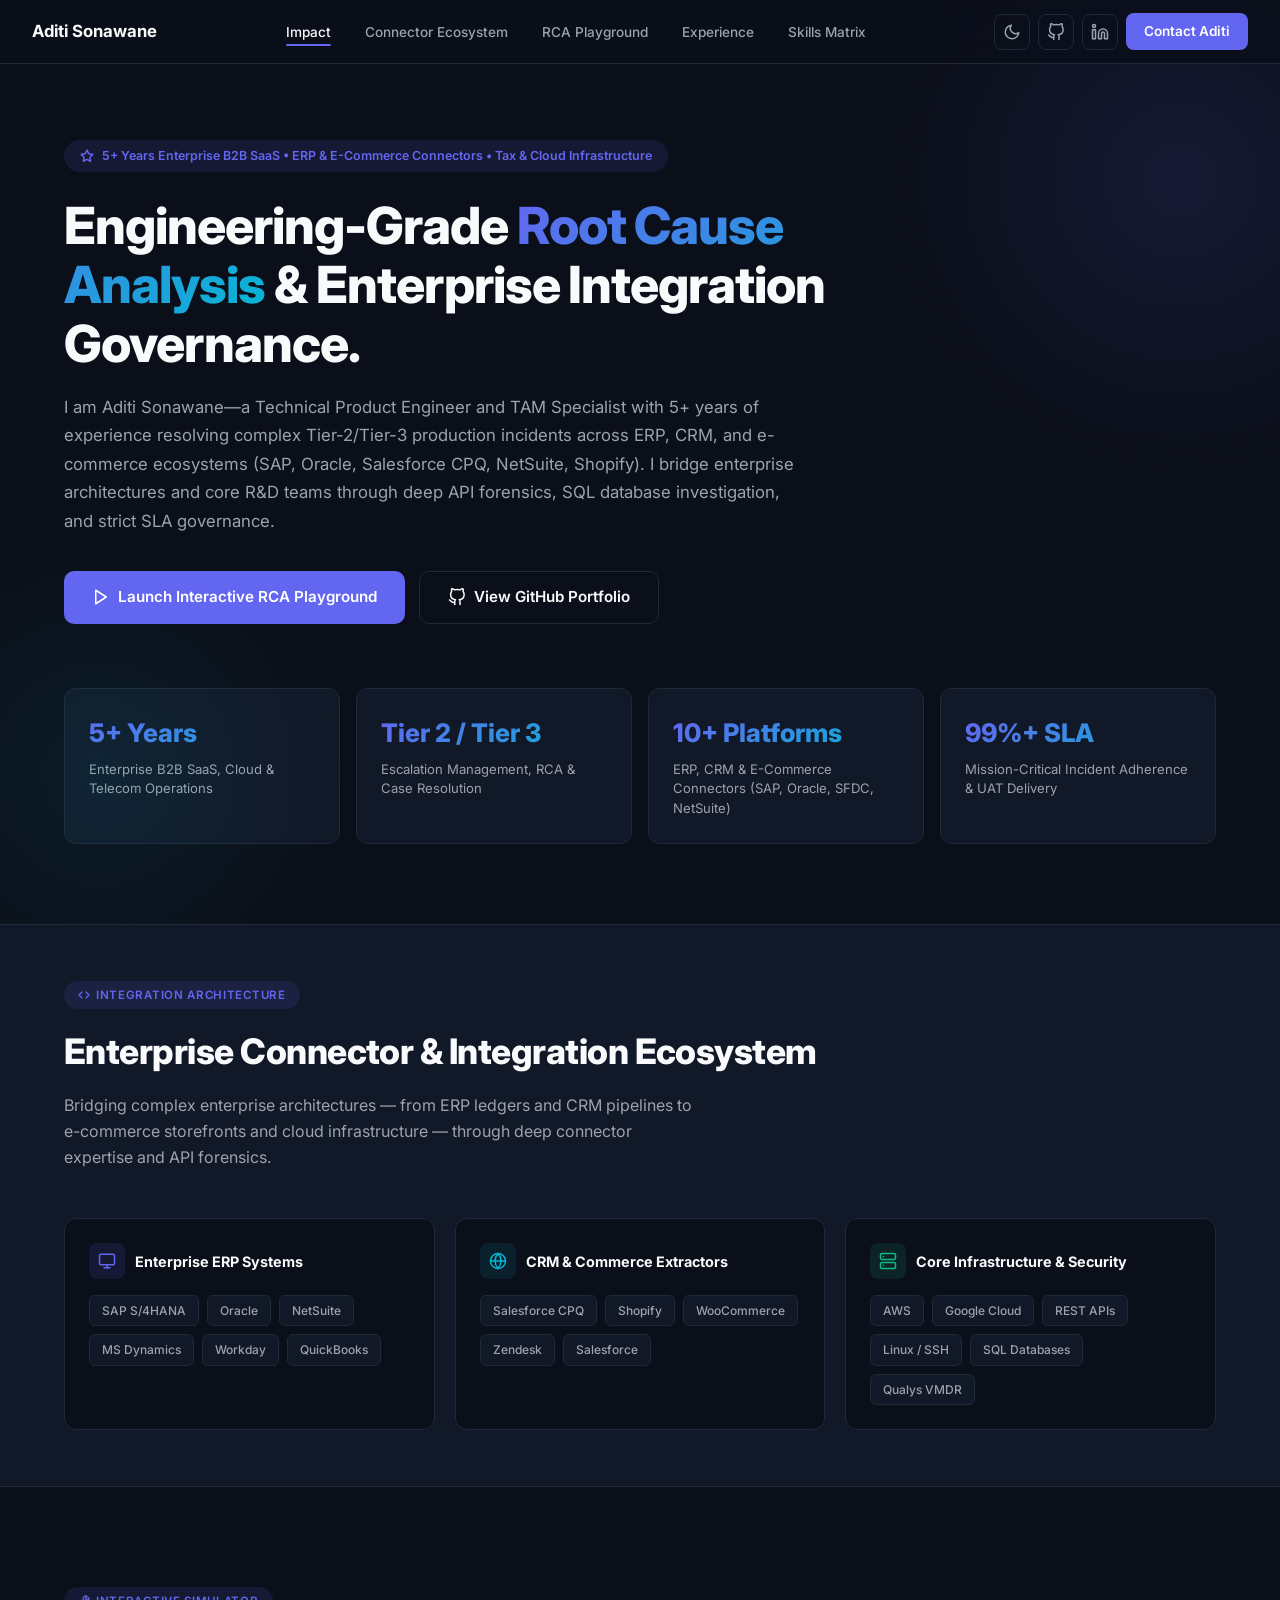
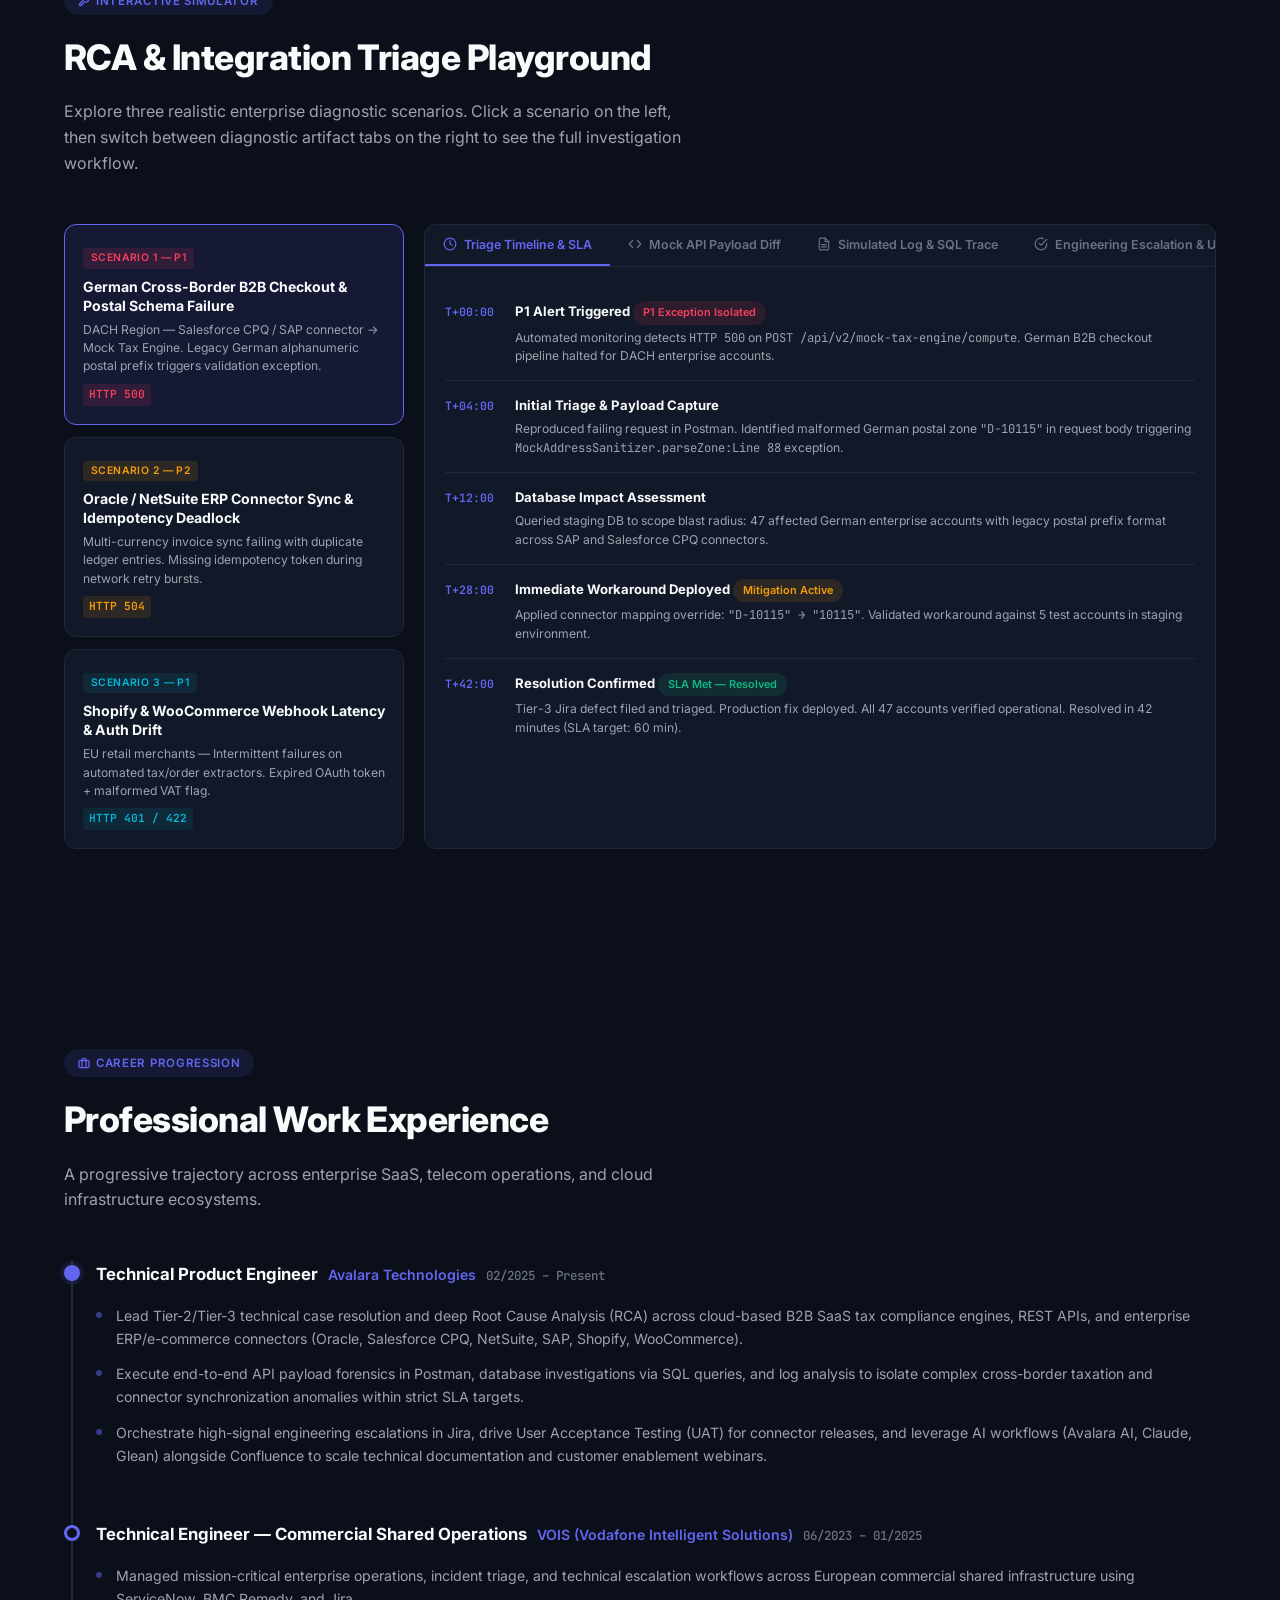
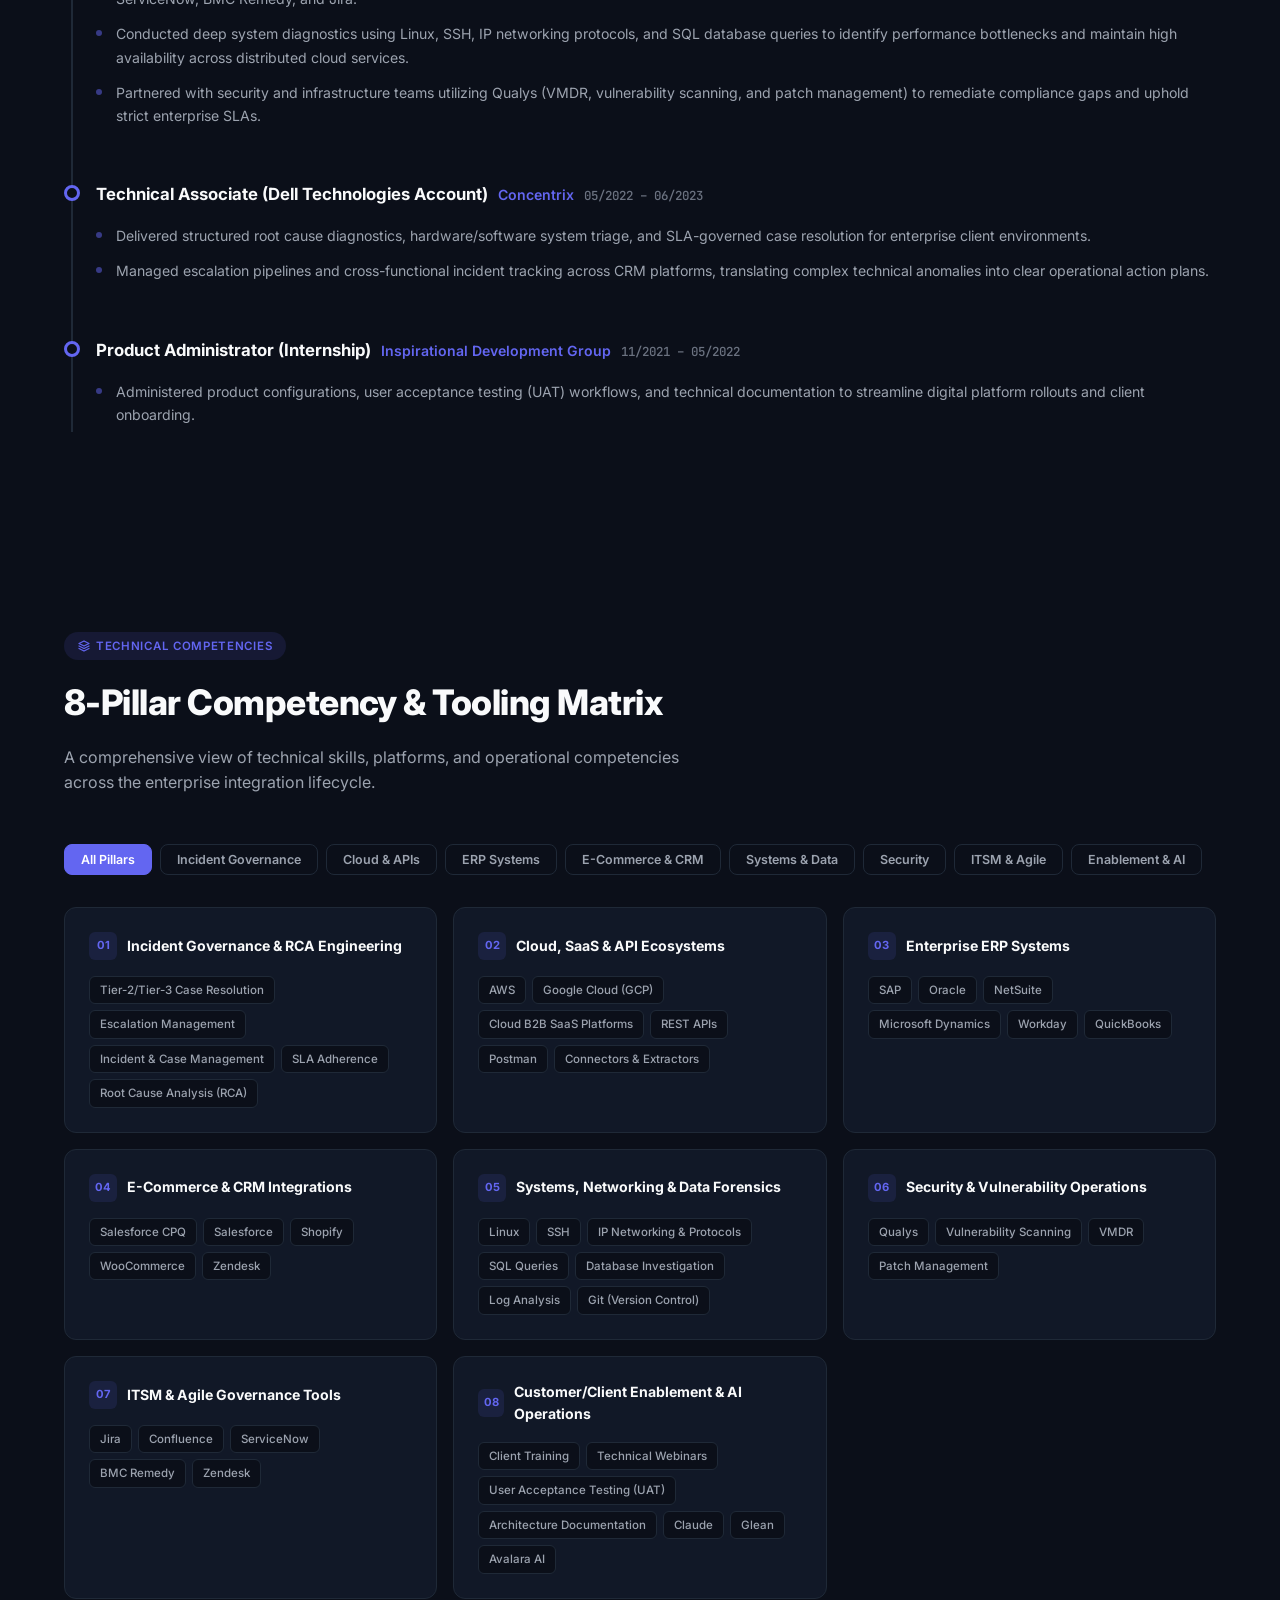
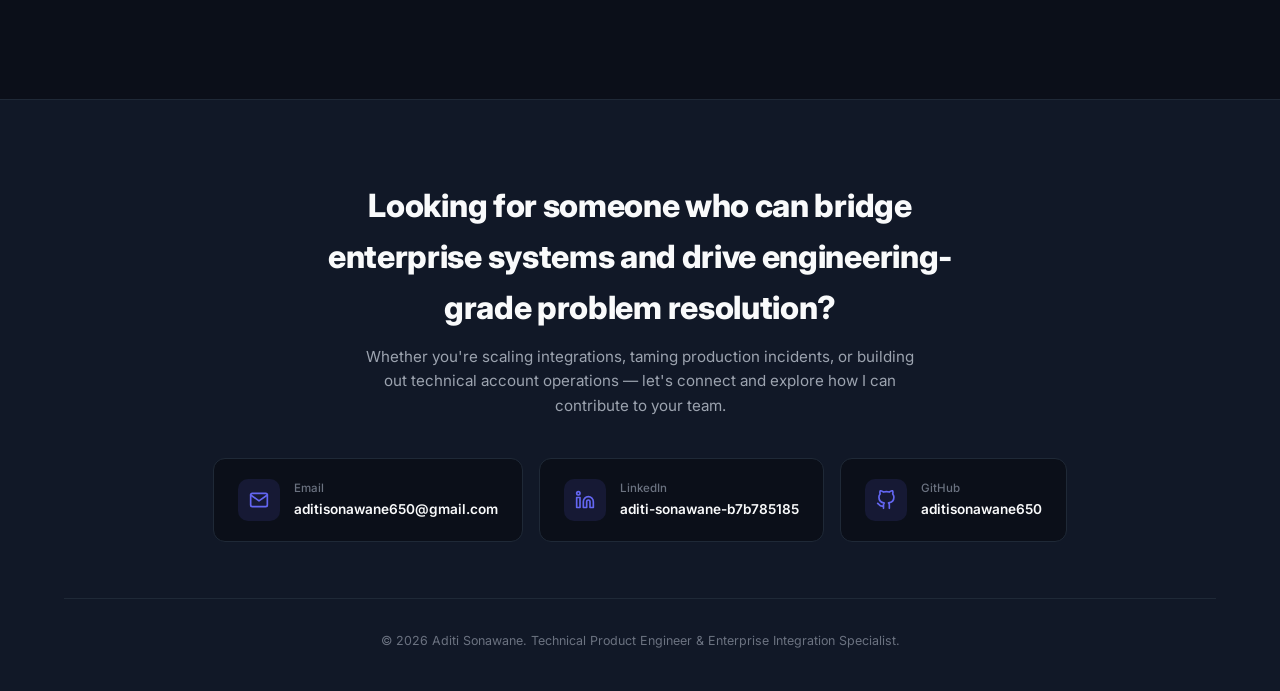
==== index.html @ 4ea55e2a "Initialized Portfolio site" ====
<!DOCTYPE html>
<html lang="en" data-theme="dark">
<head>
  <meta charset="UTF-8">
  <meta name="viewport" content="width=device-width, initial-scale=1.0">
  <title>Aditi Sonawane — Technical Product Engineer | Enterprise API &amp; ERP Integration Specialist</title>
  <meta name="description" content="Aditi Sonawane — Technical Product Engineer and TAM Specialist with 5+ years resolving complex Tier-2/Tier-3 production incidents across ERP, CRM, and e-commerce ecosystems. Enterprise API forensics, SQL investigation, and SLA governance.">
  <meta name="keywords" content="Technical Account Manager, Technical Product Engineer, Enterprise Integration, ERP Connector, Root Cause Analysis, API Forensics, SAP, Oracle, NetSuite, Salesforce CPQ, Shopify, WooCommerce">

  <!-- Fonts -->
  <link rel="preconnect" href="https://fonts.googleapis.com">
  <link rel="preconnect" href="https://fonts.gstatic.com" crossorigin>
  <link href="https://fonts.googleapis.com/css2?family=Inter:wght@400;500;600;700;800;900&family=JetBrains+Mono:wght@400;500;600&display=swap" rel="stylesheet">

  <!-- Styles -->
  <link rel="stylesheet" href="styles.css">
</head>
<body>

<!-- ════════════════════════════════════════════════════════
     NAVBAR
     ════════════════════════════════════════════════════════ -->
<nav class="navbar" role="navigation" aria-label="Main navigation">
  <div class="container">
    <!-- Brand -->
    <div class="nav-brand">
      <a href="#" class="nav-brand-name">Aditi Sonawane</a>
    </div>

    <!-- Center Links -->
    <ul class="nav-links">
      <li><a href="#impact">Impact</a></li>
      <li><a href="#connectors">Connector Ecosystem</a></li>
      <li><a href="#playground">RCA Playground</a></li>
      <li><a href="#experience">Experience</a></li>
      <li><a href="#skills">Skills Matrix</a></li>
    </ul>

    <!-- Right Actions -->
    <div class="nav-actions">
      <button id="theme-toggle" class="nav-icon-btn" aria-label="Toggle theme">
        <!-- JS injects icon -->
      </button>
      <a href="https://github.com/aditisonawane650" target="_blank" rel="noopener" class="nav-icon-btn" aria-label="GitHub">
        <svg xmlns="http://www.w3.org/2000/svg" width="18" height="18" viewBox="0 0 24 24" fill="none" stroke="currentColor" stroke-width="2" stroke-linecap="round" stroke-linejoin="round"><path d="M9 19c-5 1.5-5-2.5-7-3m14 6v-3.87a3.37 3.37 0 0 0-.94-2.61c3.14-.35 6.44-1.54 6.44-7A5.44 5.44 0 0 0 20 4.77 5.07 5.07 0 0 0 19.91 1S18.73.65 16 2.48a13.38 13.38 0 0 0-7 0C6.27.65 5.09 1 5.09 1A5.07 5.07 0 0 0 5 4.77a5.44 5.44 0 0 0-1.5 3.78c0 5.42 3.3 6.61 6.44 7A3.37 3.37 0 0 0 9 18.13V22"/></svg>
      </a>
      <a href="https://www.linkedin.com/in/aditi-sonawane-b7b785185" target="_blank" rel="noopener" class="nav-icon-btn" aria-label="LinkedIn">
        <svg xmlns="http://www.w3.org/2000/svg" width="18" height="18" viewBox="0 0 24 24" fill="none" stroke="currentColor" stroke-width="2" stroke-linecap="round" stroke-linejoin="round"><path d="M16 8a6 6 0 0 1 6 6v7h-4v-7a2 2 0 0 0-2-2 2 2 0 0 0-2 2v7h-4v-7a6 6 0 0 1 6-6z"/><rect x="2" y="9" width="4" height="12"/><circle cx="4" cy="4" r="2"/></svg>
      </a>
      <a href="mailto:aditisonawane650@gmail.com" class="nav-cta">Contact Aditi</a>
      <button id="nav-hamburger" class="nav-hamburger" aria-label="Open menu" aria-expanded="false">
        <svg xmlns="http://www.w3.org/2000/svg" width="20" height="20" viewBox="0 0 24 24" fill="none" stroke="currentColor" stroke-width="2" stroke-linecap="round" stroke-linejoin="round"><line x1="3" y1="12" x2="21" y2="12"/><line x1="3" y1="6" x2="21" y2="6"/><line x1="3" y1="18" x2="21" y2="18"/></svg>
      </button>
    </div>
  </div>
</nav>

<!-- Mobile Nav Drawer -->
<div id="mobile-nav" class="mobile-nav">
  <a href="#impact">Impact</a>
  <a href="#connectors">Connector Ecosystem</a>
  <a href="#playground">RCA Playground</a>
  <a href="#experience">Experience</a>
  <a href="#skills">Skills Matrix</a>
  <a href="mailto:aditisonawane650@gmail.com" class="mobile-cta">Contact Aditi</a>
</div>

<!-- ════════════════════════════════════════════════════════
     HERO
     ════════════════════════════════════════════════════════ -->
<section id="impact" class="hero">
  <div class="container">
    <div class="hero-content reveal">
      <div class="hero-eyebrow">
        <svg xmlns="http://www.w3.org/2000/svg" width="14" height="14" viewBox="0 0 24 24" fill="none" stroke="currentColor" stroke-width="2.5" stroke-linecap="round" stroke-linejoin="round"><polygon points="12 2 15.09 8.26 22 9.27 17 14.14 18.18 21.02 12 17.77 5.82 21.02 7 14.14 2 9.27 8.91 8.26 12 2"/></svg>
        5+ Years Enterprise B2B SaaS • ERP &amp; E-Commerce Connectors • Tax &amp; Cloud Infrastructure
      </div>

      <h1>Engineering-Grade <span class="gradient-text">Root Cause Analysis</span> &amp; Enterprise Integration Governance.</h1>

      <p class="hero-sub">I am Aditi Sonawane—a Technical Product Engineer and TAM Specialist with 5+ years of experience resolving complex Tier-2/Tier-3 production incidents across ERP, CRM, and e-commerce ecosystems (SAP, Oracle, Salesforce CPQ, NetSuite, Shopify). I bridge enterprise architectures and core R&amp;D teams through deep API forensics, SQL database investigation, and strict SLA governance.</p>

      <div class="hero-buttons">
        <a href="#playground" class="btn-primary">
          <svg xmlns="http://www.w3.org/2000/svg" width="18" height="18" viewBox="0 0 24 24" fill="none" stroke="currentColor" stroke-width="2" stroke-linecap="round" stroke-linejoin="round"><polygon points="5 3 19 12 5 21 5 3"/></svg>
          Launch Interactive RCA Playground
        </a>
        <a href="https://github.com/aditisonawane650" target="_blank" rel="noopener" class="btn-secondary">
          <svg xmlns="http://www.w3.org/2000/svg" width="18" height="18" viewBox="0 0 24 24" fill="none" stroke="currentColor" stroke-width="2" stroke-linecap="round" stroke-linejoin="round"><path d="M9 19c-5 1.5-5-2.5-7-3m14 6v-3.87a3.37 3.37 0 0 0-.94-2.61c3.14-.35 6.44-1.54 6.44-7A5.44 5.44 0 0 0 20 4.77 5.07 5.07 0 0 0 19.91 1S18.73.65 16 2.48a13.38 13.38 0 0 0-7 0C6.27.65 5.09 1 5.09 1A5.07 5.07 0 0 0 5 4.77a5.44 5.44 0 0 0-1.5 3.78c0 5.42 3.3 6.61 6.44 7A3.37 3.37 0 0 0 9 18.13V22"/></svg>
          View GitHub Portfolio
        </a>
      </div>
    </div>

    <!-- KPI Metric Bar -->
    <div class="kpi-bar reveal">
      <div class="kpi-card">
        <div class="kpi-value">5+ Years</div>
        <div class="kpi-label">Enterprise B2B SaaS, Cloud &amp; Telecom Operations</div>
      </div>
      <div class="kpi-card">
        <div class="kpi-value">Tier 2 / Tier 3</div>
        <div class="kpi-label">Escalation Management, RCA &amp; Case Resolution</div>
      </div>
      <div class="kpi-card">
        <div class="kpi-value">10+ Platforms</div>
        <div class="kpi-label">ERP, CRM &amp; E-Commerce Connectors (SAP, Oracle, SFDC, NetSuite)</div>
      </div>
      <div class="kpi-card">
        <div class="kpi-value">99%+ SLA</div>
        <div class="kpi-label">Mission-Critical Incident Adherence &amp; UAT Delivery</div>
      </div>
    </div>
  </div>
</section>

<!-- ════════════════════════════════════════════════════════
     CONNECTOR ECOSYSTEM BANNER
     ════════════════════════════════════════════════════════ -->
<section id="connectors" class="connector-banner">
  <div class="container">
    <div class="reveal">
      <span class="section-label">
        <svg xmlns="http://www.w3.org/2000/svg" width="12" height="12" viewBox="0 0 24 24" fill="none" stroke="currentColor" stroke-width="2.5" stroke-linecap="round" stroke-linejoin="round"><polyline points="16 18 22 12 16 6"/><polyline points="8 6 2 12 8 18"/></svg>
        Integration Architecture
      </span>
      <h2 class="section-title">Enterprise Connector &amp; Integration Ecosystem</h2>
      <p class="section-desc">Bridging complex enterprise architectures — from ERP ledgers and CRM pipelines to e-commerce storefronts and cloud infrastructure — through deep connector expertise and API forensics.</p>
    </div>

    <div class="connector-categories reveal">
      <!-- ERP Systems -->
      <div class="connector-category">
        <div class="connector-cat-header">
          <div class="connector-cat-icon erp">
            <svg xmlns="http://www.w3.org/2000/svg" width="18" height="18" viewBox="0 0 24 24" fill="none" stroke="currentColor" stroke-width="2" stroke-linecap="round" stroke-linejoin="round"><rect x="2" y="3" width="20" height="14" rx="2" ry="2"/><line x1="8" y1="21" x2="16" y2="21"/><line x1="12" y1="17" x2="12" y2="21"/></svg>
          </div>
          <h3 class="connector-cat-title">Enterprise ERP Systems</h3>
        </div>
        <div class="connector-tags">
          <span class="connector-tag">SAP S/4HANA</span>
          <span class="connector-tag">Oracle</span>
          <span class="connector-tag">NetSuite</span>
          <span class="connector-tag">MS Dynamics</span>
          <span class="connector-tag">Workday</span>
          <span class="connector-tag">QuickBooks</span>
        </div>
      </div>

      <!-- CRM & Commerce -->
      <div class="connector-category">
        <div class="connector-cat-header">
          <div class="connector-cat-icon crm">
            <svg xmlns="http://www.w3.org/2000/svg" width="18" height="18" viewBox="0 0 24 24" fill="none" stroke="currentColor" stroke-width="2" stroke-linecap="round" stroke-linejoin="round"><circle cx="12" cy="12" r="10"/><line x1="2" y1="12" x2="22" y2="12"/><path d="M12 2a15.3 15.3 0 0 1 4 10 15.3 15.3 0 0 1-4 10 15.3 15.3 0 0 1-4-10 15.3 15.3 0 0 1 4-10z"/></svg>
          </div>
          <h3 class="connector-cat-title">CRM &amp; Commerce Extractors</h3>
        </div>
        <div class="connector-tags">
          <span class="connector-tag">Salesforce CPQ</span>
          <span class="connector-tag">Shopify</span>
          <span class="connector-tag">WooCommerce</span>
          <span class="connector-tag">Zendesk</span>
          <span class="connector-tag">Salesforce</span>
        </div>
      </div>

      <!-- Infrastructure & Security -->
      <div class="connector-category">
        <div class="connector-cat-header">
          <div class="connector-cat-icon infra">
            <svg xmlns="http://www.w3.org/2000/svg" width="18" height="18" viewBox="0 0 24 24" fill="none" stroke="currentColor" stroke-width="2" stroke-linecap="round" stroke-linejoin="round"><rect x="2" y="2" width="20" height="8" rx="2" ry="2"/><rect x="2" y="14" width="20" height="8" rx="2" ry="2"/><line x1="6" y1="6" x2="6.01" y2="6"/><line x1="6" y1="18" x2="6.01" y2="18"/></svg>
          </div>
          <h3 class="connector-cat-title">Core Infrastructure &amp; Security</h3>
        </div>
        <div class="connector-tags">
          <span class="connector-tag">AWS</span>
          <span class="connector-tag">Google Cloud</span>
          <span class="connector-tag">REST APIs</span>
          <span class="connector-tag">Linux / SSH</span>
          <span class="connector-tag">SQL Databases</span>
          <span class="connector-tag">Qualys VMDR</span>
        </div>
      </div>
    </div>
  </div>
</section>

<!-- ════════════════════════════════════════════════════════
     RCA PLAYGROUND
     ════════════════════════════════════════════════════════ -->
<section id="playground" class="section">
  <div class="container">
    <div class="reveal">
      <span class="section-label">
        <svg xmlns="http://www.w3.org/2000/svg" width="12" height="12" viewBox="0 0 24 24" fill="none" stroke="currentColor" stroke-width="2.5" stroke-linecap="round" stroke-linejoin="round"><path d="M14.7 6.3a1 1 0 0 0 0 1.4l1.6 1.6a1 1 0 0 0 1.4 0l3.77-3.77a6 6 0 0 1-7.94 7.94l-6.91 6.91a2.12 2.12 0 0 1-3-3l6.91-6.91a6 6 0 0 1 7.94-7.94l-3.76 3.76z"/></svg>
        Interactive Simulator
      </span>
      <h2 class="section-title">RCA &amp; Integration Triage Playground</h2>
      <p class="section-desc">Explore three realistic enterprise diagnostic scenarios. Click a scenario on the left, then switch between diagnostic artifact tabs on the right to see the full investigation workflow.</p>
    </div>

    <div class="playground-layout reveal">
      <!-- LEFT: Scenario List -->
      <div class="scenario-list">
        <div class="scenario-card active" data-scenario="0">
          <span class="scenario-badge p1">Scenario 1 — P1</span>
          <h4>German Cross-Border B2B Checkout &amp; Postal Schema Failure</h4>
          <p>DACH Region — Salesforce CPQ / SAP connector → Mock Tax Engine. Legacy German alphanumeric postal prefix triggers validation exception.</p>
          <span class="scenario-http http-500">HTTP 500</span>
        </div>

        <div class="scenario-card" data-scenario="1">
          <span class="scenario-badge p2">Scenario 2 — P2</span>
          <h4>Oracle / NetSuite ERP Connector Sync &amp; Idempotency Deadlock</h4>
          <p>Multi-currency invoice sync failing with duplicate ledger entries. Missing idempotency token during network retry bursts.</p>
          <span class="scenario-http http-504">HTTP 504</span>
        </div>

        <div class="scenario-card" data-scenario="2">
          <span class="scenario-badge p3">Scenario 3 — P1</span>
          <h4>Shopify &amp; WooCommerce Webhook Latency &amp; Auth Drift</h4>
          <p>EU retail merchants — Intermittent failures on automated tax/order extractors. Expired OAuth token + malformed VAT flag.</p>
          <span class="scenario-http http-401">HTTP 401 / 422</span>
        </div>
      </div>

      <!-- RIGHT: Diagnostic Panel -->
      <div class="diagnostic-panel">
        <div class="diag-tabs">
          <button class="diag-tab active" data-tab="0">
            <svg xmlns="http://www.w3.org/2000/svg" width="14" height="14" viewBox="0 0 24 24" fill="none" stroke="currentColor" stroke-width="2" stroke-linecap="round" stroke-linejoin="round" style="vertical-align:-2px;margin-right:4px"><circle cx="12" cy="12" r="10"/><polyline points="12 6 12 12 16 14"/></svg>
            Triage Timeline &amp; SLA
          </button>
          <button class="diag-tab" data-tab="1">
            <svg xmlns="http://www.w3.org/2000/svg" width="14" height="14" viewBox="0 0 24 24" fill="none" stroke="currentColor" stroke-width="2" stroke-linecap="round" stroke-linejoin="round" style="vertical-align:-2px;margin-right:4px"><polyline points="16 18 22 12 16 6"/><polyline points="8 6 2 12 8 18"/></svg>
            Mock API Payload Diff
          </button>
          <button class="diag-tab" data-tab="2">
            <svg xmlns="http://www.w3.org/2000/svg" width="14" height="14" viewBox="0 0 24 24" fill="none" stroke="currentColor" stroke-width="2" stroke-linecap="round" stroke-linejoin="round" style="vertical-align:-2px;margin-right:4px"><path d="M14 2H6a2 2 0 0 0-2 2v16a2 2 0 0 0 2 2h12a2 2 0 0 0 2-2V8z"/><polyline points="14 2 14 8 20 8"/><line x1="16" y1="13" x2="8" y2="13"/><line x1="16" y1="17" x2="8" y2="17"/></svg>
            Simulated Log &amp; SQL Trace
          </button>
          <button class="diag-tab" data-tab="3">
            <svg xmlns="http://www.w3.org/2000/svg" width="14" height="14" viewBox="0 0 24 24" fill="none" stroke="currentColor" stroke-width="2" stroke-linecap="round" stroke-linejoin="round" style="vertical-align:-2px;margin-right:4px"><path d="M22 11.08V12a10 10 0 1 1-5.93-9.14"/><polyline points="22 4 12 14.01 9 11.01"/></svg>
            Engineering Escalation &amp; UAT
          </button>
        </div>
        <div class="diag-content">
          <div class="diag-pane active" id="pane-triage"></div>
          <div class="diag-pane" id="pane-payload"></div>
          <div class="diag-pane" id="pane-logs"></div>
          <div class="diag-pane" id="pane-escalation"></div>
        </div>
      </div>
    </div>
  </div>
</section>

<!-- ════════════════════════════════════════════════════════
     EXPERIENCE TIMELINE
     ════════════════════════════════════════════════════════ -->
<section id="experience" class="section">
  <div class="container">
    <div class="reveal">
      <span class="section-label">
        <svg xmlns="http://www.w3.org/2000/svg" width="12" height="12" viewBox="0 0 24 24" fill="none" stroke="currentColor" stroke-width="2.5" stroke-linecap="round" stroke-linejoin="round"><rect x="2" y="7" width="20" height="14" rx="2" ry="2"/><path d="M16 21V5a2 2 0 0 0-2-2h-4a2 2 0 0 0-2 2v16"/></svg>
        Career Progression
      </span>
      <h2 class="section-title">Professional Work Experience</h2>
      <p class="section-desc">A progressive trajectory across enterprise SaaS, telecom operations, and cloud infrastructure ecosystems.</p>
    </div>

    <div class="timeline reveal">
      <!-- 1. Avalara -->
      <div class="timeline-item">
        <div class="timeline-dot"></div>
        <div class="timeline-header">
          <span class="timeline-role">Technical Product Engineer</span>
          <span class="timeline-company">Avalara Technologies</span>
          <span class="timeline-date">02/2025 – Present</span>
        </div>
        <ul class="timeline-body">
          <li>Lead Tier-2/Tier-3 technical case resolution and deep Root Cause Analysis (RCA) across cloud-based B2B SaaS tax compliance engines, REST APIs, and enterprise ERP/e-commerce connectors (Oracle, Salesforce CPQ, NetSuite, SAP, Shopify, WooCommerce).</li>
          <li>Execute end-to-end API payload forensics in Postman, database investigations via SQL queries, and log analysis to isolate complex cross-border taxation and connector synchronization anomalies within strict SLA targets.</li>
          <li>Orchestrate high-signal engineering escalations in Jira, drive User Acceptance Testing (UAT) for connector releases, and leverage AI workflows (Avalara AI, Claude, Glean) alongside Confluence to scale technical documentation and customer enablement webinars.</li>
        </ul>
      </div>

      <!-- 2. VOIS (Vodafone) -->
      <div class="timeline-item">
        <div class="timeline-dot"></div>
        <div class="timeline-header">
          <span class="timeline-role">Technical Engineer — Commercial Shared Operations</span>
          <span class="timeline-company">VOIS (Vodafone Intelligent Solutions)</span>
          <span class="timeline-date">06/2023 – 01/2025</span>
        </div>
        <ul class="timeline-body">
          <li>Managed mission-critical enterprise operations, incident triage, and technical escalation workflows across European commercial shared infrastructure using ServiceNow, BMC Remedy, and Jira.</li>
          <li>Conducted deep system diagnostics using Linux, SSH, IP networking protocols, and SQL database queries to identify performance bottlenecks and maintain high availability across distributed cloud services.</li>
          <li>Partnered with security and infrastructure teams utilizing Qualys (VMDR, vulnerability scanning, and patch management) to remediate compliance gaps and uphold strict enterprise SLAs.</li>
        </ul>
      </div>

      <!-- 3. Concentrix (Dell) -->
      <div class="timeline-item">
        <div class="timeline-dot"></div>
        <div class="timeline-header">
          <span class="timeline-role">Technical Associate (Dell Technologies Account)</span>
          <span class="timeline-company">Concentrix</span>
          <span class="timeline-date">05/2022 – 06/2023</span>
        </div>
        <ul class="timeline-body">
          <li>Delivered structured root cause diagnostics, hardware/software system triage, and SLA-governed case resolution for enterprise client environments.</li>
          <li>Managed escalation pipelines and cross-functional incident tracking across CRM platforms, translating complex technical anomalies into clear operational action plans.</li>
        </ul>
      </div>

      <!-- 4. IDG Internship -->
      <div class="timeline-item">
        <div class="timeline-dot"></div>
        <div class="timeline-header">
          <span class="timeline-role">Product Administrator (Internship)</span>
          <span class="timeline-company">Inspirational Development Group</span>
          <span class="timeline-date">11/2021 – 05/2022</span>
        </div>
        <ul class="timeline-body">
          <li>Administered product configurations, user acceptance testing (UAT) workflows, and technical documentation to streamline digital platform rollouts and client onboarding.</li>
        </ul>
      </div>
    </div>
  </div>
</section>

<!-- ════════════════════════════════════════════════════════
     SKILLS MATRIX
     ════════════════════════════════════════════════════════ -->
<section id="skills" class="section">
  <div class="container">
    <div class="reveal">
      <span class="section-label">
        <svg xmlns="http://www.w3.org/2000/svg" width="12" height="12" viewBox="0 0 24 24" fill="none" stroke="currentColor" stroke-width="2.5" stroke-linecap="round" stroke-linejoin="round"><polygon points="12 2 2 7 12 12 22 7 12 2"/><polyline points="2 17 12 22 22 17"/><polyline points="2 12 12 17 22 12"/></svg>
        Technical Competencies
      </span>
      <h2 class="section-title">8-Pillar Competency &amp; Tooling Matrix</h2>
      <p class="section-desc">A comprehensive view of technical skills, platforms, and operational competencies across the enterprise integration lifecycle.</p>
    </div>

    <!-- Filters -->
    <div class="skills-filters reveal">
      <button class="skill-filter-btn active" data-filter="all">All Pillars</button>
      <button class="skill-filter-btn" data-filter="governance">Incident Governance</button>
      <button class="skill-filter-btn" data-filter="cloud">Cloud &amp; APIs</button>
      <button class="skill-filter-btn" data-filter="erp">ERP Systems</button>
      <button class="skill-filter-btn" data-filter="commerce">E-Commerce &amp; CRM</button>
      <button class="skill-filter-btn" data-filter="systems">Systems &amp; Data</button>
      <button class="skill-filter-btn" data-filter="security">Security</button>
      <button class="skill-filter-btn" data-filter="itsm">ITSM &amp; Agile</button>
      <button class="skill-filter-btn" data-filter="enablement">Enablement &amp; AI</button>
    </div>

    <!-- Grid -->
    <div class="skills-grid reveal">
      <!-- 1 -->
      <div class="skill-category-card" data-category="governance">
        <div class="skill-cat-header">
          <span class="skill-cat-num">01</span>
          <h3 class="skill-cat-title">Incident Governance &amp; RCA Engineering</h3>
        </div>
        <div class="skill-tags">
          <span class="skill-tag">Tier-2/Tier-3 Case Resolution</span>
          <span class="skill-tag">Escalation Management</span>
          <span class="skill-tag">Incident &amp; Case Management</span>
          <span class="skill-tag">SLA Adherence</span>
          <span class="skill-tag">Root Cause Analysis (RCA)</span>
        </div>
      </div>
      <!-- 2 -->
      <div class="skill-category-card" data-category="cloud">
        <div class="skill-cat-header">
          <span class="skill-cat-num">02</span>
          <h3 class="skill-cat-title">Cloud, SaaS &amp; API Ecosystems</h3>
        </div>
        <div class="skill-tags">
          <span class="skill-tag">AWS</span>
          <span class="skill-tag">Google Cloud (GCP)</span>
          <span class="skill-tag">Cloud B2B SaaS Platforms</span>
          <span class="skill-tag">REST APIs</span>
          <span class="skill-tag">Postman</span>
          <span class="skill-tag">Connectors &amp; Extractors</span>
        </div>
      </div>
      <!-- 3 -->
      <div class="skill-category-card" data-category="erp">
        <div class="skill-cat-header">
          <span class="skill-cat-num">03</span>
          <h3 class="skill-cat-title">Enterprise ERP Systems</h3>
        </div>
        <div class="skill-tags">
          <span class="skill-tag">SAP</span>
          <span class="skill-tag">Oracle</span>
          <span class="skill-tag">NetSuite</span>
          <span class="skill-tag">Microsoft Dynamics</span>
          <span class="skill-tag">Workday</span>
          <span class="skill-tag">QuickBooks</span>
        </div>
      </div>
      <!-- 4 -->
      <div class="skill-category-card" data-category="commerce">
        <div class="skill-cat-header">
          <span class="skill-cat-num">04</span>
          <h3 class="skill-cat-title">E-Commerce &amp; CRM Integrations</h3>
        </div>
        <div class="skill-tags">
          <span class="skill-tag">Salesforce CPQ</span>
          <span class="skill-tag">Salesforce</span>
          <span class="skill-tag">Shopify</span>
          <span class="skill-tag">WooCommerce</span>
          <span class="skill-tag">Zendesk</span>
        </div>
      </div>
      <!-- 5 -->
      <div class="skill-category-card" data-category="systems">
        <div class="skill-cat-header">
          <span class="skill-cat-num">05</span>
          <h3 class="skill-cat-title">Systems, Networking &amp; Data Forensics</h3>
        </div>
        <div class="skill-tags">
          <span class="skill-tag">Linux</span>
          <span class="skill-tag">SSH</span>
          <span class="skill-tag">IP Networking &amp; Protocols</span>
          <span class="skill-tag">SQL Queries</span>
          <span class="skill-tag">Database Investigation</span>
          <span class="skill-tag">Log Analysis</span>
          <span class="skill-tag">Git (Version Control)</span>
        </div>
      </div>
      <!-- 6 -->
      <div class="skill-category-card" data-category="security">
        <div class="skill-cat-header">
          <span class="skill-cat-num">06</span>
          <h3 class="skill-cat-title">Security &amp; Vulnerability Operations</h3>
        </div>
        <div class="skill-tags">
          <span class="skill-tag">Qualys</span>
          <span class="skill-tag">Vulnerability Scanning</span>
          <span class="skill-tag">VMDR</span>
          <span class="skill-tag">Patch Management</span>
        </div>
      </div>
      <!-- 7 -->
      <div class="skill-category-card" data-category="itsm">
        <div class="skill-cat-header">
          <span class="skill-cat-num">07</span>
          <h3 class="skill-cat-title">ITSM &amp; Agile Governance Tools</h3>
        </div>
        <div class="skill-tags">
          <span class="skill-tag">Jira</span>
          <span class="skill-tag">Confluence</span>
          <span class="skill-tag">ServiceNow</span>
          <span class="skill-tag">BMC Remedy</span>
          <span class="skill-tag">Zendesk</span>
        </div>
      </div>
      <!-- 8 -->
      <div class="skill-category-card" data-category="enablement">
        <div class="skill-cat-header">
          <span class="skill-cat-num">08</span>
          <h3 class="skill-cat-title">Customer/Client Enablement &amp; AI Operations</h3>
        </div>
        <div class="skill-tags">
          <span class="skill-tag">Client Training</span>
          <span class="skill-tag">Technical Webinars</span>
          <span class="skill-tag">User Acceptance Testing (UAT)</span>
          <span class="skill-tag">Architecture Documentation</span>
          <span class="skill-tag">Claude</span>
          <span class="skill-tag">Glean</span>
          <span class="skill-tag">Avalara AI</span>
        </div>
      </div>
    </div>
  </div>
</section>

<!-- ════════════════════════════════════════════════════════
     FOOTER
     ════════════════════════════════════════════════════════ -->
<footer class="footer">
  <div class="container">
    <div class="reveal">
      <h2 class="footer-cta-heading">Looking for someone who can bridge enterprise systems and drive engineering-grade problem resolution?</h2>
      <p class="footer-cta-sub">Whether you're scaling integrations, taming production incidents, or building out technical account operations — let's connect and explore how I can contribute to your team.</p>
    </div>

    <div class="footer-cards reveal">
      <!-- Email -->
      <a href="mailto:aditisonawane650@gmail.com" class="footer-card">
        <div class="footer-card-icon">
          <svg xmlns="http://www.w3.org/2000/svg" width="20" height="20" viewBox="0 0 24 24" fill="none" stroke="currentColor" stroke-width="2" stroke-linecap="round" stroke-linejoin="round"><path d="M4 4h16c1.1 0 2 .9 2 2v12c0 1.1-.9 2-2 2H4c-1.1 0-2-.9-2-2V6c0-1.1.9-2 2-2z"/><polyline points="22,6 12,13 2,6"/></svg>
        </div>
        <div>
          <div class="footer-card-label">Email</div>
          <div class="footer-card-value">aditisonawane650@gmail.com</div>
        </div>
      </a>
      <!-- LinkedIn -->
      <a href="https://www.linkedin.com/in/aditi-sonawane-b7b785185" target="_blank" rel="noopener" class="footer-card">
        <div class="footer-card-icon">
          <svg xmlns="http://www.w3.org/2000/svg" width="20" height="20" viewBox="0 0 24 24" fill="none" stroke="currentColor" stroke-width="2" stroke-linecap="round" stroke-linejoin="round"><path d="M16 8a6 6 0 0 1 6 6v7h-4v-7a2 2 0 0 0-2-2 2 2 0 0 0-2 2v7h-4v-7a6 6 0 0 1 6-6z"/><rect x="2" y="9" width="4" height="12"/><circle cx="4" cy="4" r="2"/></svg>
        </div>
        <div>
          <div class="footer-card-label">LinkedIn</div>
          <div class="footer-card-value">aditi-sonawane-b7b785185</div>
        </div>
      </a>
      <!-- GitHub -->
      <a href="https://github.com/aditisonawane650" target="_blank" rel="noopener" class="footer-card">
        <div class="footer-card-icon">
          <svg xmlns="http://www.w3.org/2000/svg" width="20" height="20" viewBox="0 0 24 24" fill="none" stroke="currentColor" stroke-width="2" stroke-linecap="round" stroke-linejoin="round"><path d="M9 19c-5 1.5-5-2.5-7-3m14 6v-3.87a3.37 3.37 0 0 0-.94-2.61c3.14-.35 6.44-1.54 6.44-7A5.44 5.44 0 0 0 20 4.77 5.07 5.07 0 0 0 19.91 1S18.73.65 16 2.48a13.38 13.38 0 0 0-7 0C6.27.65 5.09 1 5.09 1A5.07 5.07 0 0 0 5 4.77a5.44 5.44 0 0 0-1.5 3.78c0 5.42 3.3 6.61 6.44 7A3.37 3.37 0 0 0 9 18.13V22"/></svg>
        </div>
        <div>
          <div class="footer-card-label">GitHub</div>
          <div class="footer-card-value">aditisonawane650</div>
        </div>
      </a>
    </div>

    <div class="footer-bottom reveal">
      <p>&copy; 2026 Aditi Sonawane. Technical Product Engineer &amp; Enterprise Integration Specialist.</p>
    </div>
  </div>
</footer>

<!-- Toast Notification -->
<div id="toast" class="toast"></div>

<!-- Script -->
<script src="script.js"></script>
</body>
</html>
---- styles.css ----
/* ============================================================
   Aditi Sonawane – Technical Portfolio
   styles.css  –  Plain CSS3, no frameworks
   ============================================================ */

/* ---------- Google Fonts ---------- */
@import url('https://fonts.googleapis.com/css2?family=Inter:wght@400;500;600;700;800;900&family=JetBrains+Mono:wght@400;500;600&display=swap');

/* ---------- CSS Custom Properties (Dark – default) ---------- */
:root {
  /* surfaces */
  --bg:           #0B0F19;
  --surface:      #111827;
  --surface-alt:  #1a2234;
  --border:       #1F2937;
  --border-hover: #374151;

  /* text */
  --text:         #F9FAFB;
  --text-secondary:#9CA3AF;
  --text-muted:   #6B7280;

  /* accents */
  --indigo:       #6366F1;
  --indigo-soft:  rgba(99,102,241,.12);
  --cyan:         #06B6D4;
  --cyan-soft:    rgba(6,182,212,.10);
  --emerald:      #10B981;
  --emerald-soft: rgba(16,185,129,.12);
  --amber:        #F59E0B;
  --amber-soft:   rgba(245,158,11,.12);
  --rose:         #F43F5E;
  --rose-soft:    rgba(244,63,94,.12);

  /* misc */
  --radius:       8px;
  --radius-lg:    12px;
  --radius-xl:    16px;
  --shadow:       0 1px 3px rgba(0,0,0,.3), 0 1px 2px rgba(0,0,0,.2);
  --shadow-lg:    0 10px 25px rgba(0,0,0,.35);
  --transition:   .25s cubic-bezier(.4,0,.2,1);

  /* fonts */
  --font-sans:    'Inter', system-ui, -apple-system, sans-serif;
  --font-mono:    'JetBrains Mono', ui-monospace, monospace;

  /* nav height */
  --nav-h: 64px;
}

/* ---------- Light Theme ---------- */
[data-theme="light"] {
  --bg:           #F8FAFC;
  --surface:      #FFFFFF;
  --surface-alt:  #F1F5F9;
  --border:       #E2E8F0;
  --border-hover: #CBD5E1;
  --text:         #0F172A;
  --text-secondary:#475569;
  --text-muted:   #94A3B8;
  --indigo-soft:  rgba(99,102,241,.08);
  --cyan-soft:    rgba(6,182,212,.06);
  --emerald-soft: rgba(16,185,129,.08);
  --amber-soft:   rgba(245,158,11,.08);
  --rose-soft:    rgba(244,63,94,.08);
  --shadow:       0 1px 3px rgba(0,0,0,.08), 0 1px 2px rgba(0,0,0,.04);
  --shadow-lg:    0 10px 25px rgba(0,0,0,.08);
}

/* ---------- Reset & Base ---------- */
*, *::before, *::after { box-sizing: border-box; margin: 0; padding: 0; }

html {
  scroll-behavior: smooth;
  scroll-padding-top: calc(var(--nav-h) + 16px);
  font-size: 16px;
}

body {
  font-family: var(--font-sans);
  background: var(--bg);
  color: var(--text);
  line-height: 1.6;
  -webkit-font-smoothing: antialiased;
  transition: background var(--transition), color var(--transition);
}

a { color: inherit; text-decoration: none; }
img { max-width: 100%; display: block; }
button { cursor: pointer; font-family: inherit; }
code, pre { font-family: var(--font-mono); }

.container {
  width: 100%;
  max-width: 1200px;
  margin: 0 auto;
  padding: 0 24px;
}

/* ---------- Utility ---------- */
.sr-only {
  position: absolute; width: 1px; height: 1px;
  padding: 0; margin: -1px; overflow: hidden;
  clip: rect(0,0,0,0); border: 0;
}
.mono { font-family: var(--font-mono); }

/* ============================================================
   NAVBAR
   ============================================================ */
.navbar {
  position: fixed; top: 0; left: 0; right: 0;
  height: var(--nav-h);
  background: rgba(11,15,25,.82);
  backdrop-filter: blur(14px) saturate(1.6);
  -webkit-backdrop-filter: blur(14px) saturate(1.6);
  border-bottom: 1px solid var(--border);
  z-index: 1000;
  transition: background var(--transition), border var(--transition);
}
[data-theme="light"] .navbar {
  background: rgba(248,250,252,.85);
}
.navbar .container {
  display: flex; align-items: center; justify-content: space-between;
  height: 100%;
  max-width: 100%;
  padding: 0 32px;
}

.nav-brand {
  display: flex; align-items: center; gap: 12px;
  flex-shrink: 0;
}
.nav-brand-name {
  font-weight: 700; font-size: 1.05rem; white-space: nowrap;
}

.nav-links {
  display: none; list-style: none; gap: 6px;
}
@media (min-width: 900px) { .nav-links { display: flex; } }
.nav-links a {
  font-size: .85rem; font-weight: 500;
  padding: 6px 14px; border-radius: 0;
  color: var(--text-secondary);
  position: relative;
  transition: color var(--transition);
}
.nav-links a::after {
  content: '';
  position: absolute; left: 14px; right: 14px; bottom: 0;
  height: 2px;
  background: var(--indigo);
  border-radius: 1px;
  transform: scaleX(0);
  transform-origin: center;
  transition: transform var(--transition);
}
.nav-links a:hover,
.nav-links a.active {
  color: var(--text);
}
.nav-links a:hover::after,
.nav-links a.active::after {
  transform: scaleX(1);
}

.nav-actions {
  display: flex; align-items: center; gap: 8px;
  flex-shrink: 0;
}
.nav-icon-btn {
  display: flex; align-items: center; justify-content: center;
  width: 36px; height: 36px;
  border-radius: 8px; border: 1px solid var(--border);
  background: transparent; color: var(--text-secondary);
  transition: color var(--transition), border-color var(--transition), background var(--transition);
}
.nav-icon-btn:hover {
  color: var(--text); border-color: var(--border-hover); background: var(--surface);
}
.nav-icon-btn svg { width: 18px; height: 18px; }

.nav-cta {
  display: none;
  padding: 8px 18px; border-radius: 8px; border: none;
  background: var(--indigo); color: #fff;
  font-size: .85rem; font-weight: 600;
  transition: background var(--transition), transform var(--transition);
}
.nav-cta:hover { background: #4F46E5; transform: translateY(-1px); }
@media (min-width: 640px) { .nav-cta { display: inline-flex; } }

/* Mobile hamburger */
.nav-hamburger {
  display: flex; align-items: center; justify-content: center;
  width: 36px; height: 36px;
  border-radius: 8px; border: 1px solid var(--border);
  background: transparent; color: var(--text-secondary);
}
@media (min-width: 900px) { .nav-hamburger { display: none; } }
.nav-hamburger svg { width: 20px; height: 20px; }

/* Mobile drawer */
.mobile-nav {
  position: fixed; top: var(--nav-h); left: 0; right: 0; bottom: 0;
  background: var(--bg);
  z-index: 999;
  display: flex; flex-direction: column;
  padding: 24px;
  transform: translateX(100%);
  transition: transform .3s ease;
}
.mobile-nav.open { transform: translateX(0); }
.mobile-nav a {
  font-size: 1.1rem; font-weight: 500;
  padding: 14px 0;
  border-bottom: 1px solid var(--border);
  color: var(--text-secondary);
  transition: color var(--transition);
}
.mobile-nav a:hover { color: var(--text); }
.mobile-nav .mobile-cta {
  margin-top: 24px;
  padding: 14px; border-radius: 10px; border: none;
  background: var(--indigo); color: #fff;
  font-size: 1rem; font-weight: 600;
  text-align: center;
}

/* ============================================================
   HERO
   ============================================================ */
.hero {
  padding: 140px 0 80px;
  position: relative;
  overflow: hidden;
}
.hero::before {
  content: '';
  position: absolute;
  top: -120px; right: -200px;
  width: 600px; height: 600px;
  background: radial-gradient(circle, rgba(99,102,241,.12) 0%, transparent 70%);
  pointer-events: none;
}
.hero::after {
  content: '';
  position: absolute;
  bottom: -100px; left: -150px;
  width: 500px; height: 500px;
  background: radial-gradient(circle, rgba(6,182,212,.08) 0%, transparent 70%);
  pointer-events: none;
}

.hero-content {
  position: relative; z-index: 1;
  max-width: 820px;
}

.hero-eyebrow {
  display: inline-flex; align-items: center; gap: 8px;
  padding: 6px 16px; border-radius: 999px;
  background: var(--indigo-soft);
  font-size: .78rem; font-weight: 600;
  color: var(--indigo);
  margin-bottom: 24px;
}

.hero h1 {
  font-size: clamp(2rem, 5vw, 3.2rem);
  font-weight: 800;
  line-height: 1.15;
  letter-spacing: -.02em;
  margin-bottom: 20px;
}
.hero h1 .gradient-text {
  background: linear-gradient(135deg, var(--indigo), var(--cyan));
  -webkit-background-clip: text;
  -webkit-text-fill-color: transparent;
  background-clip: text;
}

.hero-sub {
  font-size: 1.05rem;
  color: var(--text-secondary);
  line-height: 1.7;
  max-width: 740px;
  margin-bottom: 36px;
}

.hero-buttons {
  display: flex; flex-wrap: wrap; gap: 14px;
}
.btn-primary {
  display: inline-flex; align-items: center; gap: 8px;
  padding: 13px 28px; border-radius: 10px; border: none;
  background: var(--indigo); color: #fff;
  font-size: .95rem; font-weight: 600;
  transition: background var(--transition), transform var(--transition), box-shadow var(--transition);
}
.btn-primary:hover {
  background: #4F46E5;
  transform: translateY(-2px);
  box-shadow: 0 8px 24px rgba(99,102,241,.3);
}
.btn-secondary {
  display: inline-flex; align-items: center; gap: 8px;
  padding: 13px 28px; border-radius: 10px;
  border: 1px solid var(--border);
  background: transparent; color: var(--text);
  font-size: .95rem; font-weight: 600;
  transition: border-color var(--transition), background var(--transition), transform var(--transition);
}
.btn-secondary:hover {
  border-color: var(--indigo);
  background: var(--indigo-soft);
  transform: translateY(-2px);
}

/* KPI Bar */
.kpi-bar {
  display: grid;
  grid-template-columns: repeat(auto-fit, minmax(220px, 1fr));
  gap: 16px;
  margin-top: 64px;
}
.kpi-card {
  background: var(--surface);
  border: 1px solid var(--border);
  border-radius: var(--radius-lg);
  padding: 24px;
  transition: border-color var(--transition), transform var(--transition), box-shadow var(--transition);
}
.kpi-card:hover {
  border-color: var(--indigo);
  transform: translateY(-3px);
  box-shadow: var(--shadow-lg);
}
.kpi-value {
  font-size: 1.6rem; font-weight: 800;
  background: linear-gradient(135deg, var(--indigo), var(--cyan));
  -webkit-background-clip: text; -webkit-text-fill-color: transparent;
  background-clip: text;
  margin-bottom: 6px;
}
.kpi-label {
  font-size: .82rem; color: var(--text-secondary); line-height: 1.5;
}

/* ============================================================
   SECTION BASE
   ============================================================ */
.section {
  padding: 100px 0;
}
.section-label {
  display: inline-flex; align-items: center; gap: 6px;
  padding: 5px 14px; border-radius: 999px;
  background: var(--indigo-soft);
  font-size: .72rem; font-weight: 600;
  color: var(--indigo);
  text-transform: uppercase;
  letter-spacing: .06em;
  margin-bottom: 14px;
}
.section-title {
  font-size: clamp(1.6rem, 3.5vw, 2.2rem);
  font-weight: 800;
  letter-spacing: -.015em;
  margin-bottom: 14px;
}
.section-desc {
  font-size: 1rem;
  color: var(--text-secondary);
  max-width: 640px;
  margin-bottom: 48px;
}

/* ============================================================
   CONNECTOR ECOSYSTEM BANNER
   ============================================================ */
.connector-banner {
  background: var(--surface);
  border-top: 1px solid var(--border);
  border-bottom: 1px solid var(--border);
  padding: 56px 0;
}
.connector-categories {
  display: grid;
  grid-template-columns: repeat(auto-fit, minmax(300px, 1fr));
  gap: 20px;
}
.connector-category {
  background: var(--bg);
  border: 1px solid var(--border);
  border-radius: var(--radius-lg);
  padding: 24px;
  transition: border-color var(--transition), transform var(--transition);
}
.connector-category:hover {
  border-color: var(--indigo);
  transform: translateY(-2px);
}
.connector-cat-header {
  display: flex; align-items: center; gap: 10px;
  margin-bottom: 16px;
}
.connector-cat-icon {
  width: 36px; height: 36px;
  display: flex; align-items: center; justify-content: center;
  border-radius: 8px;
  font-size: 1.1rem;
}
.connector-cat-icon.erp { background: var(--indigo-soft); color: var(--indigo); }
.connector-cat-icon.crm { background: var(--cyan-soft); color: var(--cyan); }
.connector-cat-icon.infra { background: var(--emerald-soft); color: var(--emerald); }

.connector-cat-title {
  font-size: .9rem; font-weight: 700;
}
.connector-tags {
  display: flex; flex-wrap: wrap; gap: 8px;
}
.connector-tag {
  font-size: .75rem; font-weight: 500;
  padding: 5px 12px; border-radius: 6px;
  background: var(--surface);
  border: 1px solid var(--border);
  color: var(--text-secondary);
  transition: border-color var(--transition), color var(--transition);
}
.connector-tag:hover {
  border-color: var(--indigo); color: var(--text);
}

/* ============================================================
   RCA PLAYGROUND
   ============================================================ */
.playground-layout {
  display: grid;
  grid-template-columns: 340px 1fr;
  gap: 20px;
  min-height: 560px;
}
@media (max-width: 900px) {
  .playground-layout { grid-template-columns: 1fr; }
}

/* Scenario List (left) */
.scenario-list {
  display: flex; flex-direction: column; gap: 12px;
}
.scenario-card {
  background: var(--surface);
  border: 1px solid var(--border);
  border-radius: var(--radius-lg);
  padding: 18px;
  cursor: pointer;
  transition: border-color var(--transition), background var(--transition), transform var(--transition);
}
.scenario-card:hover {
  border-color: var(--border-hover);
  transform: translateY(-1px);
}
.scenario-card.active {
  border-color: var(--indigo);
  background: var(--indigo-soft);
}
.scenario-badge {
  display: inline-block;
  font-size: .65rem; font-weight: 600;
  padding: 2px 8px; border-radius: 4px;
  margin-bottom: 8px;
  text-transform: uppercase;
  letter-spacing: .04em;
}
.scenario-badge.p1 { background: var(--rose-soft); color: var(--rose); }
.scenario-badge.p2 { background: var(--amber-soft); color: var(--amber); }
.scenario-badge.p3 { background: var(--cyan-soft); color: var(--cyan); }

.scenario-card h4 {
  font-size: .88rem; font-weight: 700;
  margin-bottom: 6px;
  line-height: 1.35;
}
.scenario-card p {
  font-size: .76rem;
  color: var(--text-secondary);
  line-height: 1.5;
}
.scenario-http {
  display: inline-block;
  font-family: var(--font-mono);
  font-size: .7rem; font-weight: 600;
  padding: 2px 6px; border-radius: 4px;
  margin-top: 8px;
}
.scenario-http.http-500 { background: var(--rose-soft); color: var(--rose); }
.scenario-http.http-504 { background: var(--amber-soft); color: var(--amber); }
.scenario-http.http-401 { background: var(--cyan-soft); color: var(--cyan); }

/* Diagnostic Panel (right) */
.diagnostic-panel {
  background: var(--surface);
  border: 1px solid var(--border);
  border-radius: var(--radius-lg);
  overflow: hidden;
  display: flex; flex-direction: column;
}

.diag-tabs {
  display: flex;
  border-bottom: 1px solid var(--border);
  overflow-x: auto;
  flex-shrink: 0;
}
.diag-tab {
  padding: 12px 18px;
  font-size: .78rem; font-weight: 600;
  color: var(--text-muted);
  border: none; background: transparent;
  white-space: nowrap;
  border-bottom: 2px solid transparent;
  transition: color var(--transition), border-color var(--transition);
}
.diag-tab:hover { color: var(--text-secondary); }
.diag-tab.active {
  color: var(--indigo);
  border-bottom-color: var(--indigo);
}

.diag-content {
  flex: 1;
  padding: 20px;
  overflow-y: auto;
}
.diag-pane { display: none; }
.diag-pane.active { display: block; }

/* Code / JSON blocks inside playground */
.code-block {
  background: var(--bg);
  border: 1px solid var(--border);
  border-radius: var(--radius);
  padding: 16px;
  margin: 12px 0;
  overflow-x: auto;
  position: relative;
}
.code-block pre {
  font-family: var(--font-mono);
  font-size: .78rem;
  line-height: 1.7;
  color: var(--text-secondary);
  white-space: pre;
  margin: 0;
}
.code-block .json-key { color: var(--indigo); }
.code-block .json-string { color: var(--emerald); }
.code-block .json-number { color: var(--amber); }
.code-block .json-error { color: var(--rose); font-weight: 600; }
.code-block .sql-keyword { color: var(--indigo); font-weight: 600; }
.code-block .sql-table { color: var(--cyan); }

.copy-btn {
  position: absolute; top: 8px; right: 8px;
  padding: 5px 12px; border-radius: 6px;
  border: 1px solid var(--border);
  background: var(--surface);
  font-size: .7rem; font-weight: 600;
  color: var(--text-secondary);
  display: flex; align-items: center; gap: 4px;
  transition: color var(--transition), border-color var(--transition);
}
.copy-btn:hover { color: var(--text); border-color: var(--indigo); }

/* Triage Timeline mini-items */
.triage-step {
  display: flex; gap: 14px;
  padding: 14px 0;
  border-bottom: 1px solid var(--border);
}
.triage-step:last-child { border-bottom: none; }
.triage-time {
  font-family: var(--font-mono);
  font-size: .72rem; font-weight: 600;
  color: var(--indigo);
  min-width: 56px; flex-shrink: 0;
  padding-top: 2px;
}
.triage-body h5 {
  font-size: .82rem; font-weight: 700;
  margin-bottom: 4px;
}
.triage-body p {
  font-size: .76rem;
  color: var(--text-secondary);
  line-height: 1.55;
}

/* Status pill */
.status-pill {
  display: inline-flex; align-items: center; gap: 5px;
  font-size: .68rem; font-weight: 600;
  padding: 3px 10px; border-radius: 999px;
}
.status-pill.resolved  { background: var(--emerald-soft); color: var(--emerald); }
.status-pill.active    { background: var(--amber-soft);   color: var(--amber);   }
.status-pill.isolated  { background: var(--rose-soft);    color: var(--rose);    }

/* Resolution summary */
.resolution-box {
  background: var(--emerald-soft);
  border: 1px solid rgba(16,185,129,.2);
  border-radius: var(--radius);
  padding: 16px;
  margin-top: 12px;
}
.resolution-box h5 {
  font-size: .82rem; font-weight: 700;
  color: var(--emerald);
  margin-bottom: 8px;
}
.resolution-box p, .resolution-box li {
  font-size: .78rem;
  color: var(--text-secondary);
  line-height: 1.6;
}
.resolution-box ul {
  list-style: none; padding: 0; margin: 0;
}
.resolution-box li {
  padding: 4px 0 4px 16px;
  position: relative;
}
.resolution-box li::before {
  content: '✓';
  position: absolute; left: 0;
  color: var(--emerald); font-weight: 700;
}

/* ============================================================
   EXPERIENCE TIMELINE
   ============================================================ */
.timeline {
  position: relative;
  padding-left: 32px;
}
.timeline::before {
  content: '';
  position: absolute; left: 7px; top: 0; bottom: 0;
  width: 2px;
  background: var(--border);
}
.timeline-item {
  position: relative;
  padding-bottom: 48px;
}
.timeline-item:last-child { padding-bottom: 0; }
.timeline-dot {
  position: absolute; left: -32px; top: 4px;
  width: 16px; height: 16px;
  border-radius: 50%;
  border: 3px solid var(--indigo);
  background: var(--bg);
  z-index: 1;
}
.timeline-item:first-child .timeline-dot {
  background: var(--indigo);
  box-shadow: 0 0 0 4px var(--indigo-soft);
}

.timeline-header {
  display: flex; flex-wrap: wrap; align-items: baseline; gap: 10px;
  margin-bottom: 6px;
}
.timeline-role {
  font-size: 1.05rem; font-weight: 700;
}
.timeline-company {
  font-size: .88rem; font-weight: 600;
  color: var(--indigo);
}
.timeline-date {
  font-size: .78rem; font-weight: 500;
  color: var(--text-muted);
  font-family: var(--font-mono);
}
.timeline-body {
  list-style: none; padding: 0; margin-top: 10px;
}
.timeline-body li {
  position: relative;
  padding: 6px 0 6px 20px;
  font-size: .88rem;
  color: var(--text-secondary);
  line-height: 1.65;
}
.timeline-body li::before {
  content: '';
  position: absolute; left: 0; top: 14px;
  width: 6px; height: 6px;
  border-radius: 50%;
  background: var(--indigo);
  opacity: .5;
}

/* ============================================================
   SKILLS MATRIX
   ============================================================ */
.skills-filters {
  display: flex; flex-wrap: wrap; gap: 8px;
  margin-bottom: 32px;
}
.skill-filter-btn {
  padding: 7px 16px; border-radius: 8px;
  border: 1px solid var(--border);
  background: transparent;
  font-size: .78rem; font-weight: 600;
  color: var(--text-secondary);
  transition: all var(--transition);
}
.skill-filter-btn:hover {
  border-color: var(--border-hover); color: var(--text);
}
.skill-filter-btn.active {
  background: var(--indigo); color: #fff;
  border-color: var(--indigo);
}

.skills-grid {
  display: grid;
  grid-template-columns: repeat(auto-fill, minmax(280px, 1fr));
  gap: 16px;
}
.skill-category-card {
  background: var(--surface);
  border: 1px solid var(--border);
  border-radius: var(--radius-lg);
  padding: 24px;
  transition: border-color var(--transition), transform var(--transition);
}
.skill-category-card:hover {
  border-color: var(--indigo);
  transform: translateY(-2px);
}
.skill-category-card.hidden {
  display: none;
}
.skill-cat-header {
  display: flex; align-items: center; gap: 10px;
  margin-bottom: 16px;
}
.skill-cat-num {
  width: 28px; height: 28px;
  display: flex; align-items: center; justify-content: center;
  font-size: .7rem; font-weight: 700;
  border-radius: 6px;
  background: var(--indigo-soft); color: var(--indigo);
}
.skill-cat-title {
  font-size: .88rem; font-weight: 700;
}
.skill-tags {
  display: flex; flex-wrap: wrap; gap: 6px;
}
.skill-tag {
  font-size: .72rem; font-weight: 500;
  padding: 4px 10px; border-radius: 6px;
  background: var(--bg);
  border: 1px solid var(--border);
  color: var(--text-secondary);
  transition: border-color var(--transition), color var(--transition), background var(--transition);
}
.skill-tag:hover {
  border-color: var(--indigo); color: var(--text);
}

/* ============================================================
   FOOTER
   ============================================================ */
.footer {
  background: var(--surface);
  border-top: 1px solid var(--border);
  padding: 80px 0 40px;
}
.footer-cta-heading {
  font-size: clamp(1.4rem, 3vw, 2rem);
  font-weight: 800;
  text-align: center;
  max-width: 680px;
  margin: 0 auto 12px;
  letter-spacing: -.01em;
}
.footer-cta-sub {
  text-align: center;
  color: var(--text-secondary);
  font-size: .95rem;
  max-width: 560px;
  margin: 0 auto 40px;
}

.footer-cards {
  display: flex; flex-wrap: wrap; justify-content: center;
  gap: 16px;
  max-width: 900px;
  margin: 0 auto 56px;
}
.footer-card {
  display: flex; align-items: center; gap: 14px;
  background: var(--bg);
  border: 1px solid var(--border);
  border-radius: var(--radius-lg);
  padding: 20px 24px;
  flex: 0 1 auto;
  transition: border-color var(--transition), transform var(--transition);
}
.footer-card:hover {
  border-color: var(--indigo);
  transform: translateY(-2px);
}
.footer-card-icon {
  width: 42px; height: 42px;
  display: flex; align-items: center; justify-content: center;
  border-radius: 10px;
  background: var(--indigo-soft); color: var(--indigo);
  flex-shrink: 0;
}
.footer-card-icon svg { width: 20px; height: 20px; }
.footer-card-label {
  font-size: .72rem; font-weight: 500;
  color: var(--text-muted);
  margin-bottom: 2px;
}
.footer-card-value {
  font-size: .85rem; font-weight: 600;
  color: var(--text);
  white-space: nowrap;
}

.footer-bottom {
  text-align: center;
  padding-top: 32px;
  border-top: 1px solid var(--border);
  font-size: .78rem;
  color: var(--text-muted);
}

/* ============================================================
   TOAST NOTIFICATION
   ============================================================ */
.toast {
  position: fixed; bottom: 24px; right: 24px;
  background: var(--surface);
  border: 1px solid var(--border);
  border-radius: var(--radius-lg);
  padding: 14px 22px;
  box-shadow: var(--shadow-lg);
  display: flex; align-items: center; gap: 10px;
  font-size: .85rem; font-weight: 600;
  color: var(--emerald);
  z-index: 9999;
  transform: translateY(100px);
  opacity: 0;
  transition: transform .35s ease, opacity .35s ease;
}
.toast.show {
  transform: translateY(0);
  opacity: 1;
}

/* ============================================================
   ANIMATIONS  – Intersection Observer fade-up
   ============================================================ */
.reveal {
  opacity: 0;
  transform: translateY(28px);
  transition: opacity .6s ease, transform .6s ease;
}
.reveal.visible {
  opacity: 1;
  transform: translateY(0);
}

/* ============================================================
   RESPONSIVE OVERRIDES
   ============================================================ */
@media (max-width: 640px) {
  .hero { padding: 110px 0 48px; }
  .hero h1 { font-size: 1.75rem; }
  .hero-sub { font-size: .92rem; }
  .kpi-bar { grid-template-columns: 1fr 1fr; gap: 10px; }
  .kpi-card { padding: 18px; }
  .kpi-value { font-size: 1.25rem; }
  .section { padding: 64px 0; }
  .section-title { font-size: 1.4rem; }
  .playground-layout { grid-template-columns: 1fr; }
  .connector-categories { grid-template-columns: 1fr; }
  .skills-grid { grid-template-columns: 1fr; }
  .footer-cards { flex-direction: column; align-items: stretch; }
  .footer-card-value { font-size: .78rem; }
  .diag-tab { padding: 10px 12px; font-size: .72rem; }
  .timeline { padding-left: 28px; }
  .hero-buttons { flex-direction: column; }
  .btn-primary, .btn-secondary { width: 100%; justify-content: center; }
}

@media (max-width: 400px) {
  .kpi-bar { grid-template-columns: 1fr; }
  .container { padding: 0 16px; }
}
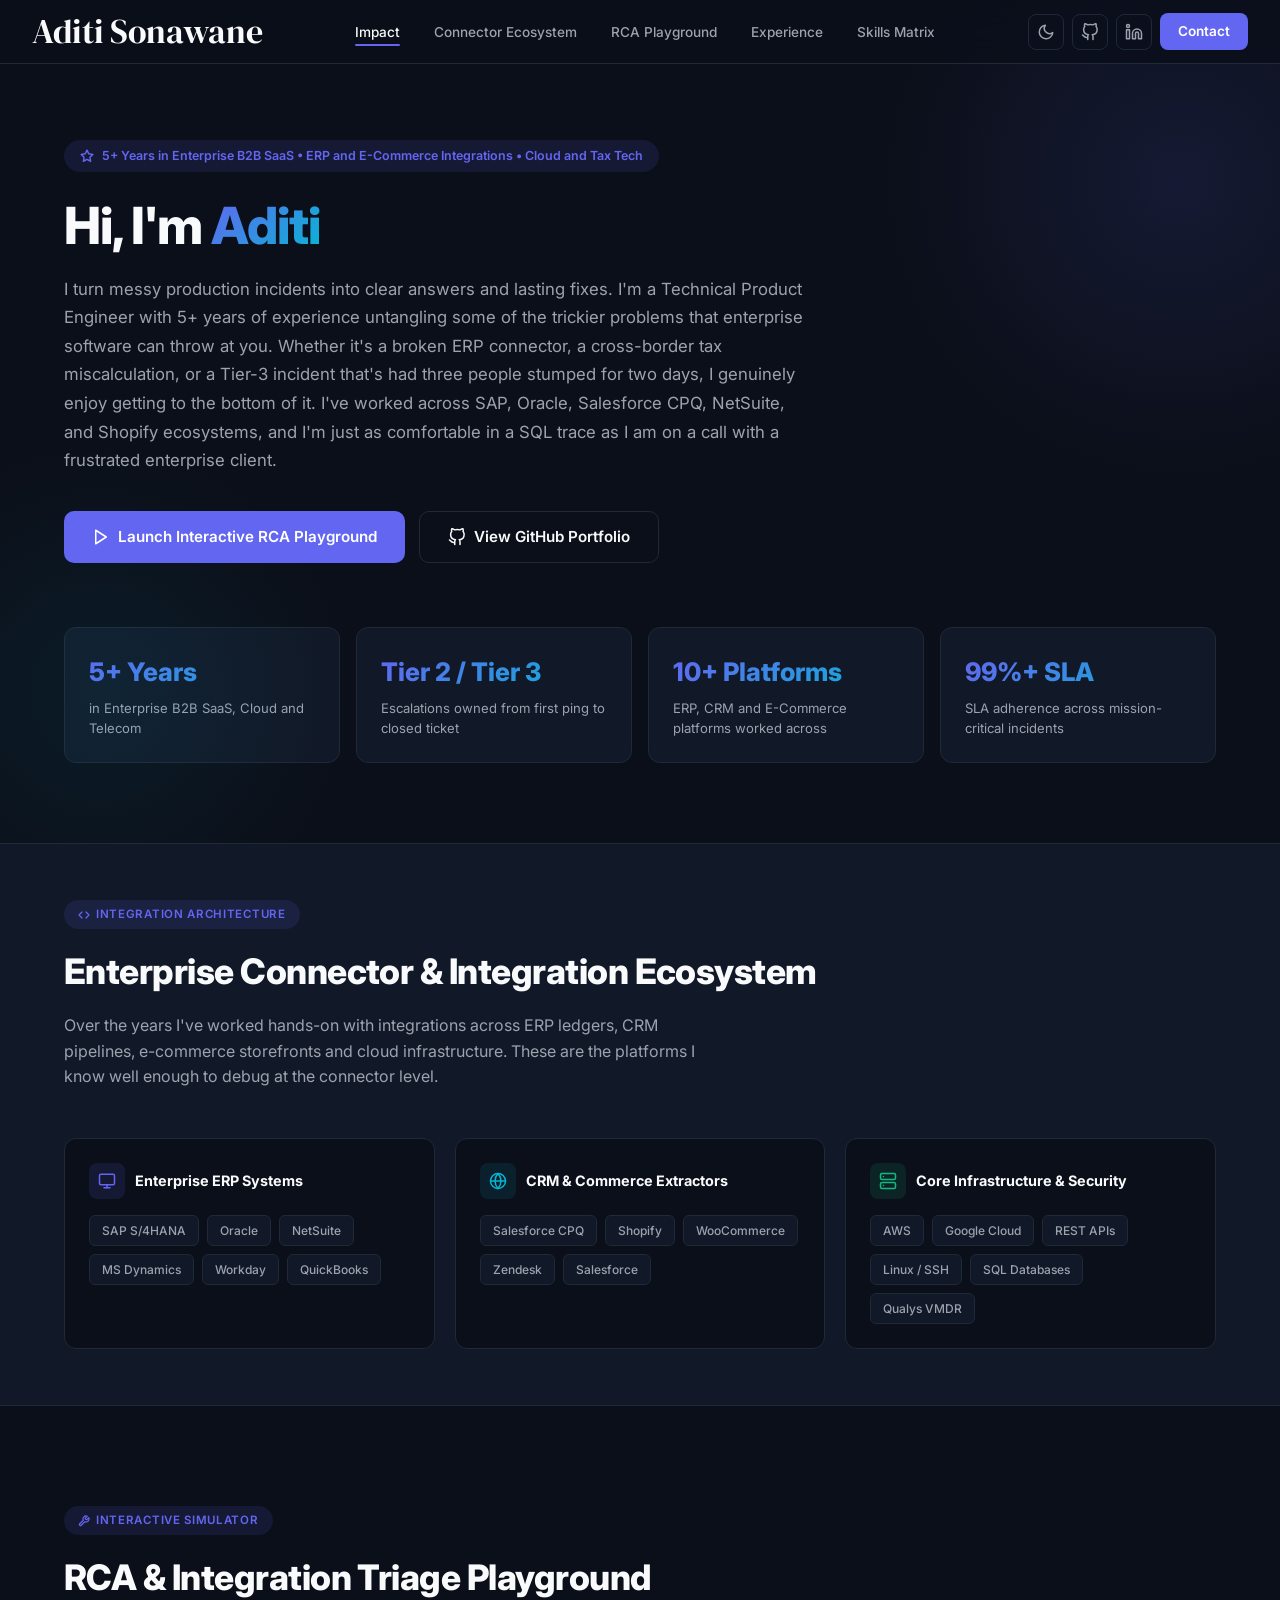
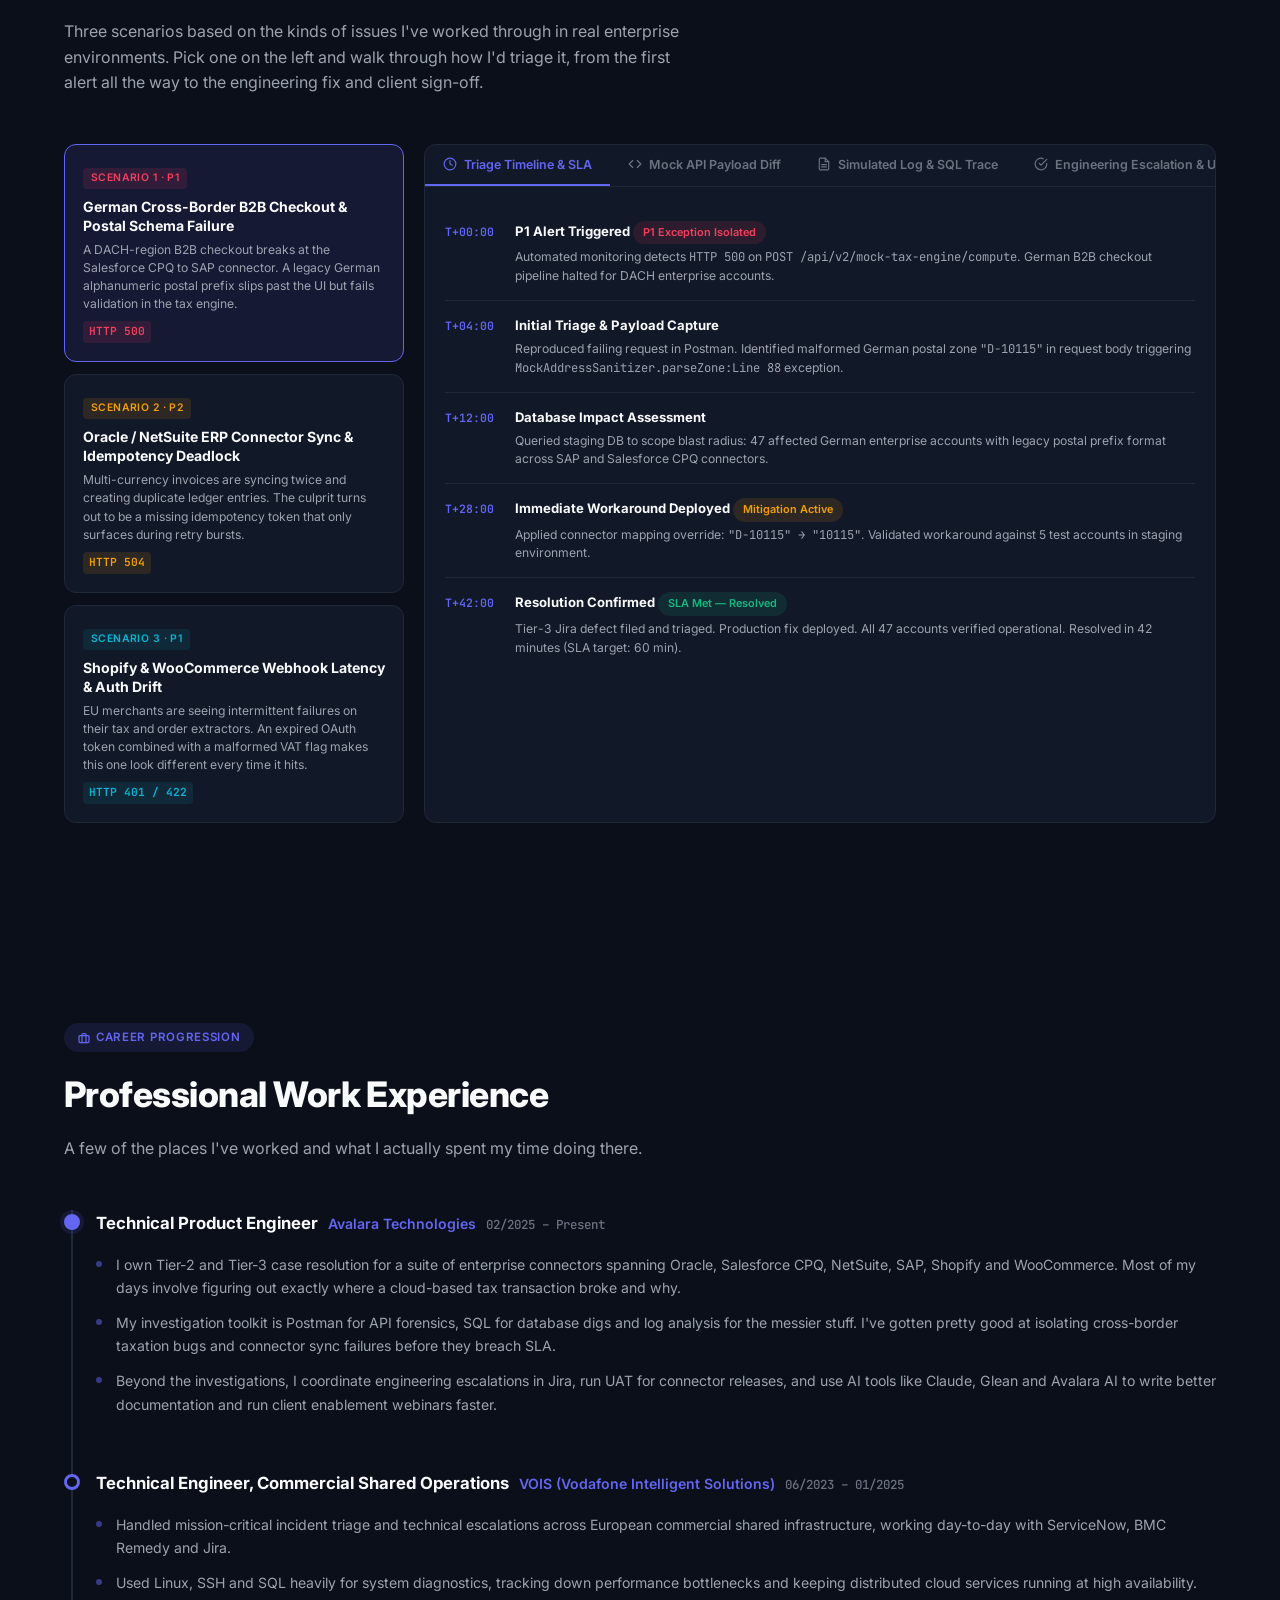
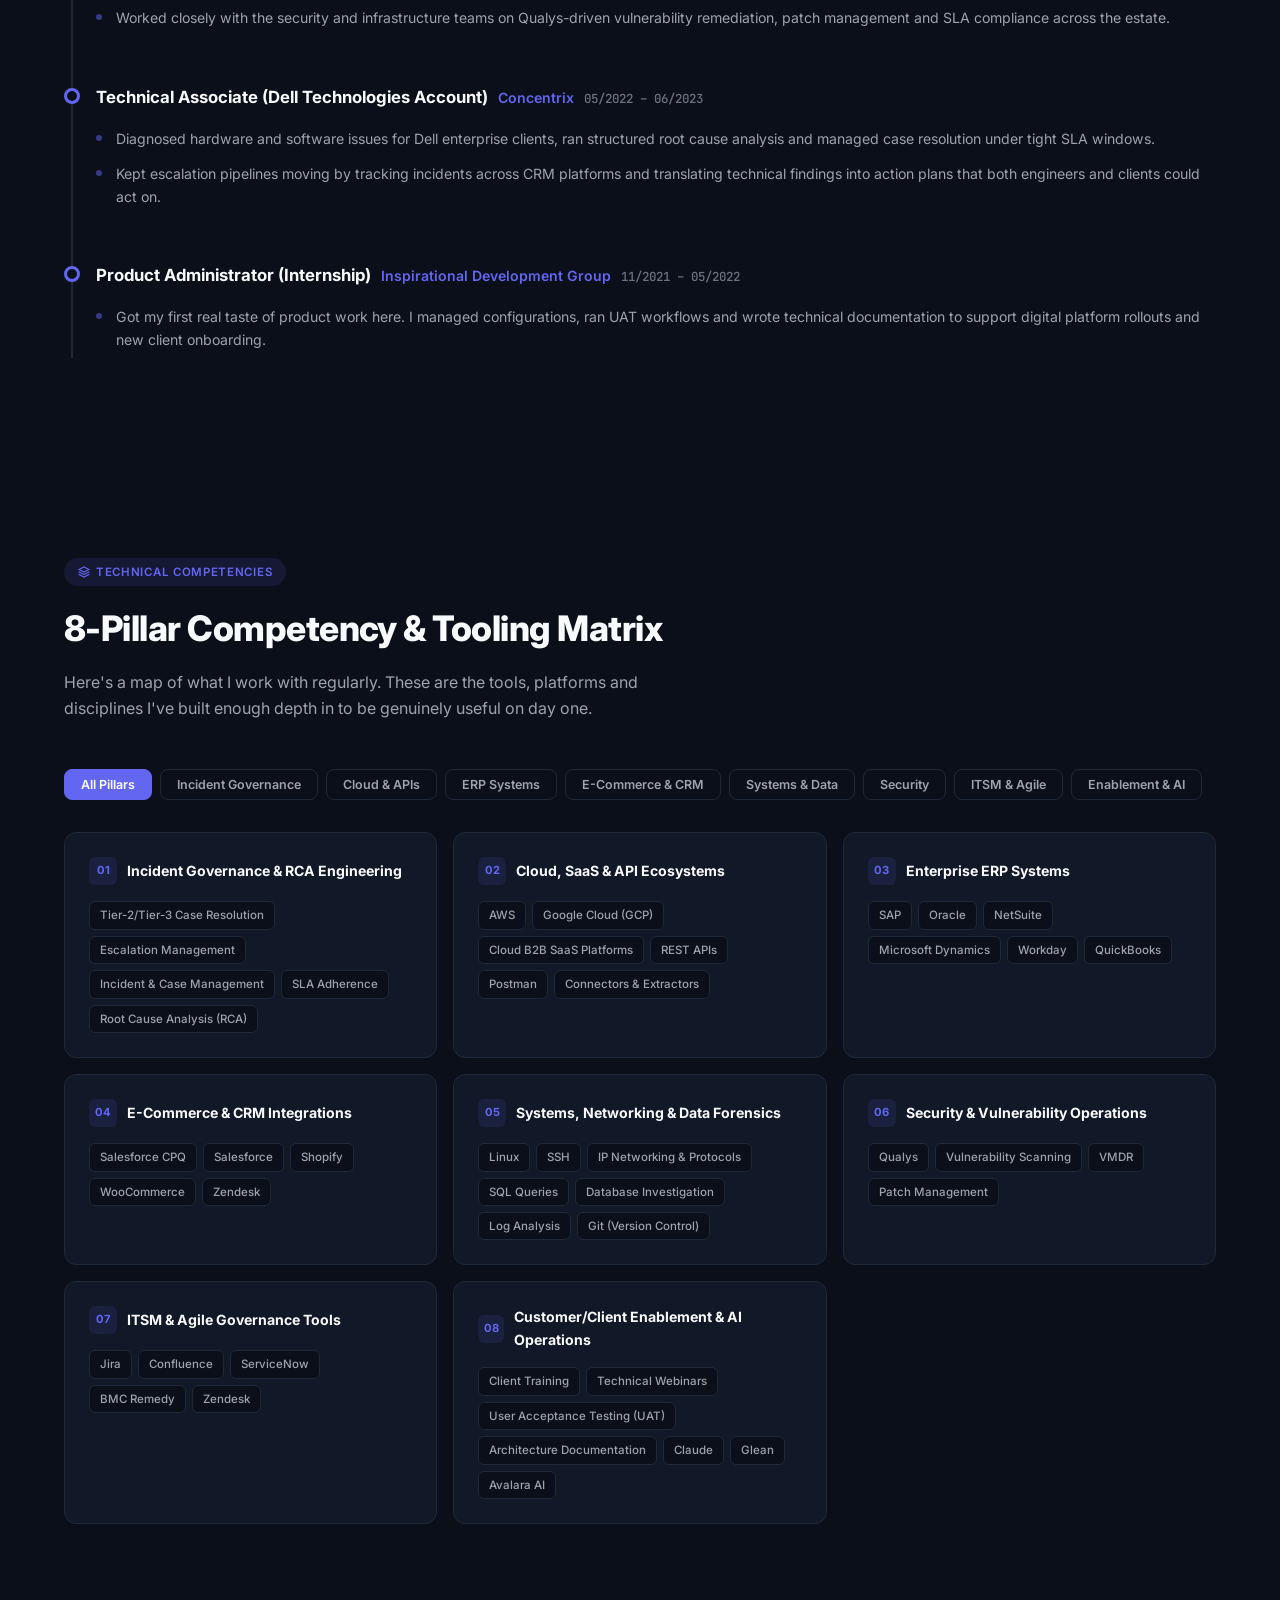
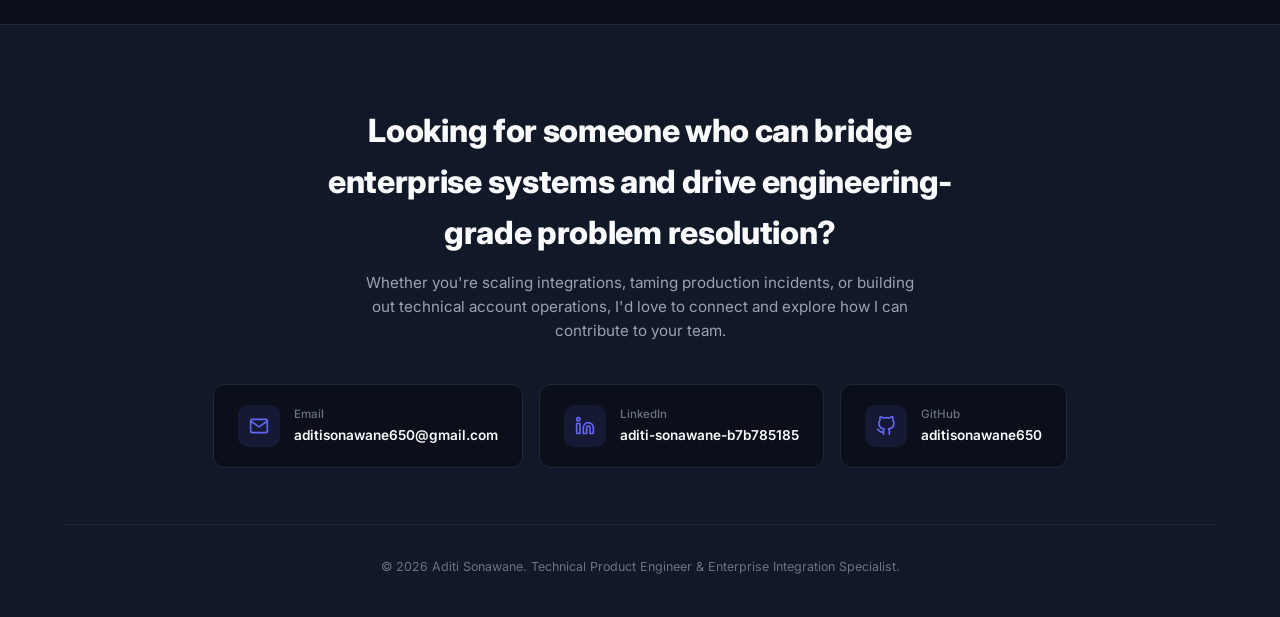
==== commit 704bd869: "Site Content update and minor design touchups" ====
--- a/index.html
+++ b/index.html
@@ -1,538 +1,668 @@
 <!DOCTYPE html>
 <html lang="en" data-theme="dark">
+
 <head>
   <meta charset="UTF-8">
   <meta name="viewport" content="width=device-width, initial-scale=1.0">
-  <title>Aditi Sonawane — Technical Product Engineer | Enterprise API &amp; ERP Integration Specialist</title>
-  <meta name="description" content="Aditi Sonawane — Technical Product Engineer and TAM Specialist with 5+ years resolving complex Tier-2/Tier-3 production incidents across ERP, CRM, and e-commerce ecosystems. Enterprise API forensics, SQL investigation, and SLA governance.">
-  <meta name="keywords" content="Technical Account Manager, Technical Product Engineer, Enterprise Integration, ERP Connector, Root Cause Analysis, API Forensics, SAP, Oracle, NetSuite, Salesforce CPQ, Shopify, WooCommerce">
+  <title>Aditi Sonawane | Technical Product Engineer and Enterprise Integration Specialist</title>
+  <meta name="description"
+    content="Hi, I'm Aditi Sonawane. I'm a Technical Product Engineer with 5+ years resolving complex Tier-2/Tier-3 production incidents across ERP, CRM, and e-commerce ecosystems. API forensics, SQL investigation, and SLA governance.">
+  <meta name="keywords"
+    content="Technical Account Manager, Technical Product Engineer, Enterprise Integration, ERP Connector, Root Cause Analysis, API Forensics, SAP, Oracle, NetSuite, Salesforce CPQ, Shopify, WooCommerce">
 
   <!-- Fonts -->
   <link rel="preconnect" href="https://fonts.googleapis.com">
   <link rel="preconnect" href="https://fonts.gstatic.com" crossorigin>
-  <link href="https://fonts.googleapis.com/css2?family=Inter:wght@400;500;600;700;800;900&family=JetBrains+Mono:wght@400;500;600&display=swap" rel="stylesheet">
+  <link
+    href="https://fonts.googleapis.com/css2?family=DM+Serif+Display&family=Inter:wght@400;500;600;700;800;900&family=JetBrains+Mono:wght@400;500;600&display=swap"
+    rel="stylesheet">
 
   <!-- Styles -->
   <link rel="stylesheet" href="styles.css">
 </head>
+
 <body>
 
-<!-- ════════════════════════════════════════════════════════
+  <!-- ════════════════════════════════════════════════════════
      NAVBAR
      ════════════════════════════════════════════════════════ -->
-<nav class="navbar" role="navigation" aria-label="Main navigation">
-  <div class="container">
-    <!-- Brand -->
-    <div class="nav-brand">
-      <a href="#" class="nav-brand-name">Aditi Sonawane</a>
+  <nav class="navbar" role="navigation" aria-label="Main navigation">
+    <div class="container">
+      <!-- Brand -->
+      <div class="nav-brand">
+        <a href="#" class="nav-brand-name">Aditi Sonawane</a>
+      </div>
+
+      <!-- Center Links -->
+      <ul class="nav-links">
+        <li><a href="#impact">Impact</a></li>
+        <li><a href="#connectors">Connector Ecosystem</a></li>
+        <li><a href="#playground">RCA Playground</a></li>
+        <li><a href="#experience">Experience</a></li>
+        <li><a href="#skills">Skills Matrix</a></li>
+      </ul>
+
+      <!-- Right Actions -->
+      <div class="nav-actions">
+        <button id="theme-toggle" class="nav-icon-btn" aria-label="Toggle theme">
+          <!-- JS injects icon -->
+        </button>
+        <a href="https://github.com/aditisonawane650" target="_blank" rel="noopener" class="nav-icon-btn"
+          aria-label="GitHub">
+          <svg xmlns="http://www.w3.org/2000/svg" width="18" height="18" viewBox="0 0 24 24" fill="none"
+            stroke="currentColor" stroke-width="2" stroke-linecap="round" stroke-linejoin="round">
+            <path
+              d="M9 19c-5 1.5-5-2.5-7-3m14 6v-3.87a3.37 3.37 0 0 0-.94-2.61c3.14-.35 6.44-1.54 6.44-7A5.44 5.44 0 0 0 20 4.77 5.07 5.07 0 0 0 19.91 1S18.73.65 16 2.48a13.38 13.38 0 0 0-7 0C6.27.65 5.09 1 5.09 1A5.07 5.07 0 0 0 5 4.77a5.44 5.44 0 0 0-1.5 3.78c0 5.42 3.3 6.61 6.44 7A3.37 3.37 0 0 0 9 18.13V22" />
+          </svg>
+        </a>
+        <a href="https://www.linkedin.com/in/aditi-sonawane-b7b785185" target="_blank" rel="noopener"
+          class="nav-icon-btn" aria-label="LinkedIn">
+          <svg xmlns="http://www.w3.org/2000/svg" width="18" height="18" viewBox="0 0 24 24" fill="none"
+            stroke="currentColor" stroke-width="2" stroke-linecap="round" stroke-linejoin="round">
+            <path d="M16 8a6 6 0 0 1 6 6v7h-4v-7a2 2 0 0 0-2-2 2 2 0 0 0-2 2v7h-4v-7a6 6 0 0 1 6-6z" />
+            <rect x="2" y="9" width="4" height="12" />
+            <circle cx="4" cy="4" r="2" />
+          </svg>
+        </a>
+        <a href="mailto:aditisonawane650@gmail.com" class="nav-cta">Contact</a>
+        <button id="nav-hamburger" class="nav-hamburger" aria-label="Open menu" aria-expanded="false">
+          <svg xmlns="http://www.w3.org/2000/svg" width="20" height="20" viewBox="0 0 24 24" fill="none"
+            stroke="currentColor" stroke-width="2" stroke-linecap="round" stroke-linejoin="round">
+            <line x1="3" y1="12" x2="21" y2="12" />
+            <line x1="3" y1="6" x2="21" y2="6" />
+            <line x1="3" y1="18" x2="21" y2="18" />
+          </svg>
+        </button>
+      </div>
     </div>
-
-    <!-- Center Links -->
-    <ul class="nav-links">
-      <li><a href="#impact">Impact</a></li>
-      <li><a href="#connectors">Connector Ecosystem</a></li>
-      <li><a href="#playground">RCA Playground</a></li>
-      <li><a href="#experience">Experience</a></li>
-      <li><a href="#skills">Skills Matrix</a></li>
-    </ul>
-
-    <!-- Right Actions -->
-    <div class="nav-actions">
-      <button id="theme-toggle" class="nav-icon-btn" aria-label="Toggle theme">
-        <!-- JS injects icon -->
-      </button>
-      <a href="https://github.com/aditisonawane650" target="_blank" rel="noopener" class="nav-icon-btn" aria-label="GitHub">
-        <svg xmlns="http://www.w3.org/2000/svg" width="18" height="18" viewBox="0 0 24 24" fill="none" stroke="currentColor" stroke-width="2" stroke-linecap="round" stroke-linejoin="round"><path d="M9 19c-5 1.5-5-2.5-7-3m14 6v-3.87a3.37 3.37 0 0 0-.94-2.61c3.14-.35 6.44-1.54 6.44-7A5.44 5.44 0 0 0 20 4.77 5.07 5.07 0 0 0 19.91 1S18.73.65 16 2.48a13.38 13.38 0 0 0-7 0C6.27.65 5.09 1 5.09 1A5.07 5.07 0 0 0 5 4.77a5.44 5.44 0 0 0-1.5 3.78c0 5.42 3.3 6.61 6.44 7A3.37 3.37 0 0 0 9 18.13V22"/></svg>
-      </a>
-      <a href="https://www.linkedin.com/in/aditi-sonawane-b7b785185" target="_blank" rel="noopener" class="nav-icon-btn" aria-label="LinkedIn">
-        <svg xmlns="http://www.w3.org/2000/svg" width="18" height="18" viewBox="0 0 24 24" fill="none" stroke="currentColor" stroke-width="2" stroke-linecap="round" stroke-linejoin="round"><path d="M16 8a6 6 0 0 1 6 6v7h-4v-7a2 2 0 0 0-2-2 2 2 0 0 0-2 2v7h-4v-7a6 6 0 0 1 6-6z"/><rect x="2" y="9" width="4" height="12"/><circle cx="4" cy="4" r="2"/></svg>
-      </a>
-      <a href="mailto:aditisonawane650@gmail.com" class="nav-cta">Contact Aditi</a>
-      <button id="nav-hamburger" class="nav-hamburger" aria-label="Open menu" aria-expanded="false">
-        <svg xmlns="http://www.w3.org/2000/svg" width="20" height="20" viewBox="0 0 24 24" fill="none" stroke="currentColor" stroke-width="2" stroke-linecap="round" stroke-linejoin="round"><line x1="3" y1="12" x2="21" y2="12"/><line x1="3" y1="6" x2="21" y2="6"/><line x1="3" y1="18" x2="21" y2="18"/></svg>
-      </button>
-    </div>
+  </nav>
+
+  <!-- Mobile Nav Drawer -->
+  <div id="mobile-nav" class="mobile-nav">
+    <a href="#impact">Impact</a>
+    <a href="#connectors">Connector Ecosystem</a>
+    <a href="#playground">RCA Playground</a>
+    <a href="#experience">Experience</a>
+    <a href="#skills">Skills Matrix</a>
+    <a href="mailto:aditisonawane650@gmail.com" class="mobile-cta">Contact Aditi</a>
   </div>
-</nav>
-
-<!-- Mobile Nav Drawer -->
-<div id="mobile-nav" class="mobile-nav">
-  <a href="#impact">Impact</a>
-  <a href="#connectors">Connector Ecosystem</a>
-  <a href="#playground">RCA Playground</a>
-  <a href="#experience">Experience</a>
-  <a href="#skills">Skills Matrix</a>
-  <a href="mailto:aditisonawane650@gmail.com" class="mobile-cta">Contact Aditi</a>
-</div>
-
-<!-- ════════════════════════════════════════════════════════
+
+  <!-- ════════════════════════════════════════════════════════
      HERO
      ════════════════════════════════════════════════════════ -->
-<section id="impact" class="hero">
-  <div class="container">
-    <div class="hero-content reveal">
-      <div class="hero-eyebrow">
-        <svg xmlns="http://www.w3.org/2000/svg" width="14" height="14" viewBox="0 0 24 24" fill="none" stroke="currentColor" stroke-width="2.5" stroke-linecap="round" stroke-linejoin="round"><polygon points="12 2 15.09 8.26 22 9.27 17 14.14 18.18 21.02 12 17.77 5.82 21.02 7 14.14 2 9.27 8.91 8.26 12 2"/></svg>
-        5+ Years Enterprise B2B SaaS • ERP &amp; E-Commerce Connectors • Tax &amp; Cloud Infrastructure
-      </div>
-
-      <h1>Engineering-Grade <span class="gradient-text">Root Cause Analysis</span> &amp; Enterprise Integration Governance.</h1>
-
-      <p class="hero-sub">I am Aditi Sonawane—a Technical Product Engineer and TAM Specialist with 5+ years of experience resolving complex Tier-2/Tier-3 production incidents across ERP, CRM, and e-commerce ecosystems (SAP, Oracle, Salesforce CPQ, NetSuite, Shopify). I bridge enterprise architectures and core R&amp;D teams through deep API forensics, SQL database investigation, and strict SLA governance.</p>
-
-      <div class="hero-buttons">
-        <a href="#playground" class="btn-primary">
-          <svg xmlns="http://www.w3.org/2000/svg" width="18" height="18" viewBox="0 0 24 24" fill="none" stroke="currentColor" stroke-width="2" stroke-linecap="round" stroke-linejoin="round"><polygon points="5 3 19 12 5 21 5 3"/></svg>
-          Launch Interactive RCA Playground
-        </a>
-        <a href="https://github.com/aditisonawane650" target="_blank" rel="noopener" class="btn-secondary">
-          <svg xmlns="http://www.w3.org/2000/svg" width="18" height="18" viewBox="0 0 24 24" fill="none" stroke="currentColor" stroke-width="2" stroke-linecap="round" stroke-linejoin="round"><path d="M9 19c-5 1.5-5-2.5-7-3m14 6v-3.87a3.37 3.37 0 0 0-.94-2.61c3.14-.35 6.44-1.54 6.44-7A5.44 5.44 0 0 0 20 4.77 5.07 5.07 0 0 0 19.91 1S18.73.65 16 2.48a13.38 13.38 0 0 0-7 0C6.27.65 5.09 1 5.09 1A5.07 5.07 0 0 0 5 4.77a5.44 5.44 0 0 0-1.5 3.78c0 5.42 3.3 6.61 6.44 7A3.37 3.37 0 0 0 9 18.13V22"/></svg>
-          View GitHub Portfolio
-        </a>
+  <section id="impact" class="hero">
+    <div class="container">
+      <div class="hero-content reveal">
+        <div class="hero-eyebrow">
+          <svg xmlns="http://www.w3.org/2000/svg" width="14" height="14" viewBox="0 0 24 24" fill="none"
+            stroke="currentColor" stroke-width="2.5" stroke-linecap="round" stroke-linejoin="round">
+            <polygon
+              points="12 2 15.09 8.26 22 9.27 17 14.14 18.18 21.02 12 17.77 5.82 21.02 7 14.14 2 9.27 8.91 8.26 12 2" />
+          </svg>
+          5+ Years in Enterprise B2B SaaS • ERP and E-Commerce Integrations • Cloud and Tax Tech
+        </div>
+
+        <h1>Hi, I'm <span class="gradient-text">Aditi</span></h1>
+
+        <p class="hero-sub">I turn messy production incidents into clear answers and lasting fixes. I'm a Technical
+          Product Engineer with 5+ years of experience untangling some of the trickier problems that enterprise software
+          can throw at you. Whether it's a broken ERP connector, a cross-border tax miscalculation, or a Tier-3 incident
+          that's had three people stumped for two days, I genuinely enjoy getting to the bottom of it. I've worked
+          across SAP, Oracle, Salesforce CPQ, NetSuite, and Shopify ecosystems, and I'm just as comfortable in a SQL
+          trace as I am on a call with a frustrated enterprise client.</p>
+
+        <div class="hero-buttons">
+          <a href="#playground" class="btn-primary">
+            <svg xmlns="http://www.w3.org/2000/svg" width="18" height="18" viewBox="0 0 24 24" fill="none"
+              stroke="currentColor" stroke-width="2" stroke-linecap="round" stroke-linejoin="round">
+              <polygon points="5 3 19 12 5 21 5 3" />
+            </svg>
+            Launch Interactive RCA Playground
+          </a>
+          <a href="https://github.com/aditisonawane650" target="_blank" rel="noopener" class="btn-secondary">
+            <svg xmlns="http://www.w3.org/2000/svg" width="18" height="18" viewBox="0 0 24 24" fill="none"
+              stroke="currentColor" stroke-width="2" stroke-linecap="round" stroke-linejoin="round">
+              <path
+                d="M9 19c-5 1.5-5-2.5-7-3m14 6v-3.87a3.37 3.37 0 0 0-.94-2.61c3.14-.35 6.44-1.54 6.44-7A5.44 5.44 0 0 0 20 4.77 5.07 5.07 0 0 0 19.91 1S18.73.65 16 2.48a13.38 13.38 0 0 0-7 0C6.27.65 5.09 1 5.09 1A5.07 5.07 0 0 0 5 4.77a5.44 5.44 0 0 0-1.5 3.78c0 5.42 3.3 6.61 6.44 7A3.37 3.37 0 0 0 9 18.13V22" />
+            </svg>
+            View GitHub Portfolio
+          </a>
+        </div>
+      </div>
+
+      <!-- KPI Metric Bar -->
+      <div class="kpi-bar reveal">
+        <div class="kpi-card">
+          <div class="kpi-value">5+ Years</div>
+          <div class="kpi-label">in Enterprise B2B SaaS, Cloud and Telecom</div>
+        </div>
+        <div class="kpi-card">
+          <div class="kpi-value">Tier 2 / Tier 3</div>
+          <div class="kpi-label">Escalations owned from first ping to closed ticket</div>
+        </div>
+        <div class="kpi-card">
+          <div class="kpi-value">10+ Platforms</div>
+          <div class="kpi-label">ERP, CRM and E-Commerce platforms worked across</div>
+        </div>
+        <div class="kpi-card">
+          <div class="kpi-value">99%+ SLA</div>
+          <div class="kpi-label">SLA adherence across mission-critical incidents</div>
+        </div>
       </div>
     </div>
-
-    <!-- KPI Metric Bar -->
-    <div class="kpi-bar reveal">
-      <div class="kpi-card">
-        <div class="kpi-value">5+ Years</div>
-        <div class="kpi-label">Enterprise B2B SaaS, Cloud &amp; Telecom Operations</div>
-      </div>
-      <div class="kpi-card">
-        <div class="kpi-value">Tier 2 / Tier 3</div>
-        <div class="kpi-label">Escalation Management, RCA &amp; Case Resolution</div>
-      </div>
-      <div class="kpi-card">
-        <div class="kpi-value">10+ Platforms</div>
-        <div class="kpi-label">ERP, CRM &amp; E-Commerce Connectors (SAP, Oracle, SFDC, NetSuite)</div>
-      </div>
-      <div class="kpi-card">
-        <div class="kpi-value">99%+ SLA</div>
-        <div class="kpi-label">Mission-Critical Incident Adherence &amp; UAT Delivery</div>
-      </div>
-    </div>
-  </div>
-</section>
-
-<!-- ════════════════════════════════════════════════════════
+  </section>
+
+  <!-- ════════════════════════════════════════════════════════
      CONNECTOR ECOSYSTEM BANNER
      ════════════════════════════════════════════════════════ -->
-<section id="connectors" class="connector-banner">
-  <div class="container">
-    <div class="reveal">
-      <span class="section-label">
-        <svg xmlns="http://www.w3.org/2000/svg" width="12" height="12" viewBox="0 0 24 24" fill="none" stroke="currentColor" stroke-width="2.5" stroke-linecap="round" stroke-linejoin="round"><polyline points="16 18 22 12 16 6"/><polyline points="8 6 2 12 8 18"/></svg>
-        Integration Architecture
-      </span>
-      <h2 class="section-title">Enterprise Connector &amp; Integration Ecosystem</h2>
-      <p class="section-desc">Bridging complex enterprise architectures — from ERP ledgers and CRM pipelines to e-commerce storefronts and cloud infrastructure — through deep connector expertise and API forensics.</p>
+  <section id="connectors" class="connector-banner">
+    <div class="container">
+      <div class="reveal">
+        <span class="section-label">
+          <svg xmlns="http://www.w3.org/2000/svg" width="12" height="12" viewBox="0 0 24 24" fill="none"
+            stroke="currentColor" stroke-width="2.5" stroke-linecap="round" stroke-linejoin="round">
+            <polyline points="16 18 22 12 16 6" />
+            <polyline points="8 6 2 12 8 18" />
+          </svg>
+          Integration Architecture
+        </span>
+        <h2 class="section-title">Enterprise Connector &amp; Integration Ecosystem</h2>
+        <p class="section-desc">Over the years I've worked hands-on with integrations across ERP ledgers, CRM pipelines,
+          e-commerce storefronts and cloud infrastructure. These are the platforms I know well enough to debug at the
+          connector level.</p>
+      </div>
+
+      <div class="connector-categories reveal">
+        <!-- ERP Systems -->
+        <div class="connector-category">
+          <div class="connector-cat-header">
+            <div class="connector-cat-icon erp">
+              <svg xmlns="http://www.w3.org/2000/svg" width="18" height="18" viewBox="0 0 24 24" fill="none"
+                stroke="currentColor" stroke-width="2" stroke-linecap="round" stroke-linejoin="round">
+                <rect x="2" y="3" width="20" height="14" rx="2" ry="2" />
+                <line x1="8" y1="21" x2="16" y2="21" />
+                <line x1="12" y1="17" x2="12" y2="21" />
+              </svg>
+            </div>
+            <h3 class="connector-cat-title">Enterprise ERP Systems</h3>
+          </div>
+          <div class="connector-tags">
+            <span class="connector-tag">SAP S/4HANA</span>
+            <span class="connector-tag">Oracle</span>
+            <span class="connector-tag">NetSuite</span>
+            <span class="connector-tag">MS Dynamics</span>
+            <span class="connector-tag">Workday</span>
+            <span class="connector-tag">QuickBooks</span>
+          </div>
+        </div>
+
+        <!-- CRM & Commerce -->
+        <div class="connector-category">
+          <div class="connector-cat-header">
+            <div class="connector-cat-icon crm">
+              <svg xmlns="http://www.w3.org/2000/svg" width="18" height="18" viewBox="0 0 24 24" fill="none"
+                stroke="currentColor" stroke-width="2" stroke-linecap="round" stroke-linejoin="round">
+                <circle cx="12" cy="12" r="10" />
+                <line x1="2" y1="12" x2="22" y2="12" />
+                <path d="M12 2a15.3 15.3 0 0 1 4 10 15.3 15.3 0 0 1-4 10 15.3 15.3 0 0 1-4-10 15.3 15.3 0 0 1 4-10z" />
+              </svg>
+            </div>
+            <h3 class="connector-cat-title">CRM &amp; Commerce Extractors</h3>
+          </div>
+          <div class="connector-tags">
+            <span class="connector-tag">Salesforce CPQ</span>
+            <span class="connector-tag">Shopify</span>
+            <span class="connector-tag">WooCommerce</span>
+            <span class="connector-tag">Zendesk</span>
+            <span class="connector-tag">Salesforce</span>
+          </div>
+        </div>
+
+        <!-- Infrastructure & Security -->
+        <div class="connector-category">
+          <div class="connector-cat-header">
+            <div class="connector-cat-icon infra">
+              <svg xmlns="http://www.w3.org/2000/svg" width="18" height="18" viewBox="0 0 24 24" fill="none"
+                stroke="currentColor" stroke-width="2" stroke-linecap="round" stroke-linejoin="round">
+                <rect x="2" y="2" width="20" height="8" rx="2" ry="2" />
+                <rect x="2" y="14" width="20" height="8" rx="2" ry="2" />
+                <line x1="6" y1="6" x2="6.01" y2="6" />
+                <line x1="6" y1="18" x2="6.01" y2="18" />
+              </svg>
+            </div>
+            <h3 class="connector-cat-title">Core Infrastructure &amp; Security</h3>
+          </div>
+          <div class="connector-tags">
+            <span class="connector-tag">AWS</span>
+            <span class="connector-tag">Google Cloud</span>
+            <span class="connector-tag">REST APIs</span>
+            <span class="connector-tag">Linux / SSH</span>
+            <span class="connector-tag">SQL Databases</span>
+            <span class="connector-tag">Qualys VMDR</span>
+          </div>
+        </div>
+      </div>
     </div>
-
-    <div class="connector-categories reveal">
-      <!-- ERP Systems -->
-      <div class="connector-category">
-        <div class="connector-cat-header">
-          <div class="connector-cat-icon erp">
-            <svg xmlns="http://www.w3.org/2000/svg" width="18" height="18" viewBox="0 0 24 24" fill="none" stroke="currentColor" stroke-width="2" stroke-linecap="round" stroke-linejoin="round"><rect x="2" y="3" width="20" height="14" rx="2" ry="2"/><line x1="8" y1="21" x2="16" y2="21"/><line x1="12" y1="17" x2="12" y2="21"/></svg>
-          </div>
-          <h3 class="connector-cat-title">Enterprise ERP Systems</h3>
-        </div>
-        <div class="connector-tags">
-          <span class="connector-tag">SAP S/4HANA</span>
-          <span class="connector-tag">Oracle</span>
-          <span class="connector-tag">NetSuite</span>
-          <span class="connector-tag">MS Dynamics</span>
-          <span class="connector-tag">Workday</span>
-          <span class="connector-tag">QuickBooks</span>
-        </div>
-      </div>
-
-      <!-- CRM & Commerce -->
-      <div class="connector-category">
-        <div class="connector-cat-header">
-          <div class="connector-cat-icon crm">
-            <svg xmlns="http://www.w3.org/2000/svg" width="18" height="18" viewBox="0 0 24 24" fill="none" stroke="currentColor" stroke-width="2" stroke-linecap="round" stroke-linejoin="round"><circle cx="12" cy="12" r="10"/><line x1="2" y1="12" x2="22" y2="12"/><path d="M12 2a15.3 15.3 0 0 1 4 10 15.3 15.3 0 0 1-4 10 15.3 15.3 0 0 1-4-10 15.3 15.3 0 0 1 4-10z"/></svg>
-          </div>
-          <h3 class="connector-cat-title">CRM &amp; Commerce Extractors</h3>
-        </div>
-        <div class="connector-tags">
-          <span class="connector-tag">Salesforce CPQ</span>
-          <span class="connector-tag">Shopify</span>
-          <span class="connector-tag">WooCommerce</span>
-          <span class="connector-tag">Zendesk</span>
-          <span class="connector-tag">Salesforce</span>
-        </div>
-      </div>
-
-      <!-- Infrastructure & Security -->
-      <div class="connector-category">
-        <div class="connector-cat-header">
-          <div class="connector-cat-icon infra">
-            <svg xmlns="http://www.w3.org/2000/svg" width="18" height="18" viewBox="0 0 24 24" fill="none" stroke="currentColor" stroke-width="2" stroke-linecap="round" stroke-linejoin="round"><rect x="2" y="2" width="20" height="8" rx="2" ry="2"/><rect x="2" y="14" width="20" height="8" rx="2" ry="2"/><line x1="6" y1="6" x2="6.01" y2="6"/><line x1="6" y1="18" x2="6.01" y2="18"/></svg>
-          </div>
-          <h3 class="connector-cat-title">Core Infrastructure &amp; Security</h3>
-        </div>
-        <div class="connector-tags">
-          <span class="connector-tag">AWS</span>
-          <span class="connector-tag">Google Cloud</span>
-          <span class="connector-tag">REST APIs</span>
-          <span class="connector-tag">Linux / SSH</span>
-          <span class="connector-tag">SQL Databases</span>
-          <span class="connector-tag">Qualys VMDR</span>
-        </div>
-      </div>
-    </div>
-  </div>
-</section>
-
-<!-- ════════════════════════════════════════════════════════
+  </section>
+
+  <!-- ════════════════════════════════════════════════════════
      RCA PLAYGROUND
      ════════════════════════════════════════════════════════ -->
-<section id="playground" class="section">
-  <div class="container">
-    <div class="reveal">
-      <span class="section-label">
-        <svg xmlns="http://www.w3.org/2000/svg" width="12" height="12" viewBox="0 0 24 24" fill="none" stroke="currentColor" stroke-width="2.5" stroke-linecap="round" stroke-linejoin="round"><path d="M14.7 6.3a1 1 0 0 0 0 1.4l1.6 1.6a1 1 0 0 0 1.4 0l3.77-3.77a6 6 0 0 1-7.94 7.94l-6.91 6.91a2.12 2.12 0 0 1-3-3l6.91-6.91a6 6 0 0 1 7.94-7.94l-3.76 3.76z"/></svg>
-        Interactive Simulator
-      </span>
-      <h2 class="section-title">RCA &amp; Integration Triage Playground</h2>
-      <p class="section-desc">Explore three realistic enterprise diagnostic scenarios. Click a scenario on the left, then switch between diagnostic artifact tabs on the right to see the full investigation workflow.</p>
+  <section id="playground" class="section">
+    <div class="container">
+      <div class="reveal">
+        <span class="section-label">
+          <svg xmlns="http://www.w3.org/2000/svg" width="12" height="12" viewBox="0 0 24 24" fill="none"
+            stroke="currentColor" stroke-width="2.5" stroke-linecap="round" stroke-linejoin="round">
+            <path
+              d="M14.7 6.3a1 1 0 0 0 0 1.4l1.6 1.6a1 1 0 0 0 1.4 0l3.77-3.77a6 6 0 0 1-7.94 7.94l-6.91 6.91a2.12 2.12 0 0 1-3-3l6.91-6.91a6 6 0 0 1 7.94-7.94l-3.76 3.76z" />
+          </svg>
+          Interactive Simulator
+        </span>
+        <h2 class="section-title">RCA &amp; Integration Triage Playground</h2>
+        <p class="section-desc">Three scenarios based on the kinds of issues I've worked through in real enterprise
+          environments. Pick one on the left and walk through how I'd triage it, from the first alert all the way to the
+          engineering fix and client sign-off.</p>
+      </div>
+
+      <div class="playground-layout reveal">
+        <!-- LEFT: Scenario List -->
+        <div class="scenario-list">
+          <div class="scenario-card active" data-scenario="0">
+            <span class="scenario-badge p1">Scenario 1 · P1</span>
+            <h4>German Cross-Border B2B Checkout &amp; Postal Schema Failure</h4>
+            <p>A DACH-region B2B checkout breaks at the Salesforce CPQ to SAP connector. A legacy German alphanumeric
+              postal prefix slips past the UI but fails validation in the tax engine.</p>
+            <span class="scenario-http http-500">HTTP 500</span>
+          </div>
+
+          <div class="scenario-card" data-scenario="1">
+            <span class="scenario-badge p2">Scenario 2 · P2</span>
+            <h4>Oracle / NetSuite ERP Connector Sync &amp; Idempotency Deadlock</h4>
+            <p>Multi-currency invoices are syncing twice and creating duplicate ledger entries. The culprit turns out to
+              be a missing idempotency token that only surfaces during retry bursts.</p>
+            <span class="scenario-http http-504">HTTP 504</span>
+          </div>
+
+          <div class="scenario-card" data-scenario="2">
+            <span class="scenario-badge p3">Scenario 3 · P1</span>
+            <h4>Shopify &amp; WooCommerce Webhook Latency &amp; Auth Drift</h4>
+            <p>EU merchants are seeing intermittent failures on their tax and order extractors. An expired OAuth token
+              combined with a malformed VAT flag makes this one look different every time it hits.</p>
+            <span class="scenario-http http-401">HTTP 401 / 422</span>
+          </div>
+        </div>
+
+        <!-- RIGHT: Diagnostic Panel -->
+        <div class="diagnostic-panel">
+          <div class="diag-tabs">
+            <button class="diag-tab active" data-tab="0">
+              <svg xmlns="http://www.w3.org/2000/svg" width="14" height="14" viewBox="0 0 24 24" fill="none"
+                stroke="currentColor" stroke-width="2" stroke-linecap="round" stroke-linejoin="round"
+                style="vertical-align:-2px;margin-right:4px">
+                <circle cx="12" cy="12" r="10" />
+                <polyline points="12 6 12 12 16 14" />
+              </svg>
+              Triage Timeline &amp; SLA
+            </button>
+            <button class="diag-tab" data-tab="1">
+              <svg xmlns="http://www.w3.org/2000/svg" width="14" height="14" viewBox="0 0 24 24" fill="none"
+                stroke="currentColor" stroke-width="2" stroke-linecap="round" stroke-linejoin="round"
+                style="vertical-align:-2px;margin-right:4px">
+                <polyline points="16 18 22 12 16 6" />
+                <polyline points="8 6 2 12 8 18" />
+              </svg>
+              Mock API Payload Diff
+            </button>
+            <button class="diag-tab" data-tab="2">
+              <svg xmlns="http://www.w3.org/2000/svg" width="14" height="14" viewBox="0 0 24 24" fill="none"
+                stroke="currentColor" stroke-width="2" stroke-linecap="round" stroke-linejoin="round"
+                style="vertical-align:-2px;margin-right:4px">
+                <path d="M14 2H6a2 2 0 0 0-2 2v16a2 2 0 0 0 2 2h12a2 2 0 0 0 2-2V8z" />
+                <polyline points="14 2 14 8 20 8" />
+                <line x1="16" y1="13" x2="8" y2="13" />
+                <line x1="16" y1="17" x2="8" y2="17" />
+              </svg>
+              Simulated Log &amp; SQL Trace
+            </button>
+            <button class="diag-tab" data-tab="3">
+              <svg xmlns="http://www.w3.org/2000/svg" width="14" height="14" viewBox="0 0 24 24" fill="none"
+                stroke="currentColor" stroke-width="2" stroke-linecap="round" stroke-linejoin="round"
+                style="vertical-align:-2px;margin-right:4px">
+                <path d="M22 11.08V12a10 10 0 1 1-5.93-9.14" />
+                <polyline points="22 4 12 14.01 9 11.01" />
+              </svg>
+              Engineering Escalation &amp; UAT
+            </button>
+          </div>
+          <div class="diag-content">
+            <div class="diag-pane active" id="pane-triage"></div>
+            <div class="diag-pane" id="pane-payload"></div>
+            <div class="diag-pane" id="pane-logs"></div>
+            <div class="diag-pane" id="pane-escalation"></div>
+          </div>
+        </div>
+      </div>
     </div>
-
-    <div class="playground-layout reveal">
-      <!-- LEFT: Scenario List -->
-      <div class="scenario-list">
-        <div class="scenario-card active" data-scenario="0">
-          <span class="scenario-badge p1">Scenario 1 — P1</span>
-          <h4>German Cross-Border B2B Checkout &amp; Postal Schema Failure</h4>
-          <p>DACH Region — Salesforce CPQ / SAP connector → Mock Tax Engine. Legacy German alphanumeric postal prefix triggers validation exception.</p>
-          <span class="scenario-http http-500">HTTP 500</span>
-        </div>
-
-        <div class="scenario-card" data-scenario="1">
-          <span class="scenario-badge p2">Scenario 2 — P2</span>
-          <h4>Oracle / NetSuite ERP Connector Sync &amp; Idempotency Deadlock</h4>
-          <p>Multi-currency invoice sync failing with duplicate ledger entries. Missing idempotency token during network retry bursts.</p>
-          <span class="scenario-http http-504">HTTP 504</span>
-        </div>
-
-        <div class="scenario-card" data-scenario="2">
-          <span class="scenario-badge p3">Scenario 3 — P1</span>
-          <h4>Shopify &amp; WooCommerce Webhook Latency &amp; Auth Drift</h4>
-          <p>EU retail merchants — Intermittent failures on automated tax/order extractors. Expired OAuth token + malformed VAT flag.</p>
-          <span class="scenario-http http-401">HTTP 401 / 422</span>
-        </div>
-      </div>
-
-      <!-- RIGHT: Diagnostic Panel -->
-      <div class="diagnostic-panel">
-        <div class="diag-tabs">
-          <button class="diag-tab active" data-tab="0">
-            <svg xmlns="http://www.w3.org/2000/svg" width="14" height="14" viewBox="0 0 24 24" fill="none" stroke="currentColor" stroke-width="2" stroke-linecap="round" stroke-linejoin="round" style="vertical-align:-2px;margin-right:4px"><circle cx="12" cy="12" r="10"/><polyline points="12 6 12 12 16 14"/></svg>
-            Triage Timeline &amp; SLA
-          </button>
-          <button class="diag-tab" data-tab="1">
-            <svg xmlns="http://www.w3.org/2000/svg" width="14" height="14" viewBox="0 0 24 24" fill="none" stroke="currentColor" stroke-width="2" stroke-linecap="round" stroke-linejoin="round" style="vertical-align:-2px;margin-right:4px"><polyline points="16 18 22 12 16 6"/><polyline points="8 6 2 12 8 18"/></svg>
-            Mock API Payload Diff
-          </button>
-          <button class="diag-tab" data-tab="2">
-            <svg xmlns="http://www.w3.org/2000/svg" width="14" height="14" viewBox="0 0 24 24" fill="none" stroke="currentColor" stroke-width="2" stroke-linecap="round" stroke-linejoin="round" style="vertical-align:-2px;margin-right:4px"><path d="M14 2H6a2 2 0 0 0-2 2v16a2 2 0 0 0 2 2h12a2 2 0 0 0 2-2V8z"/><polyline points="14 2 14 8 20 8"/><line x1="16" y1="13" x2="8" y2="13"/><line x1="16" y1="17" x2="8" y2="17"/></svg>
-            Simulated Log &amp; SQL Trace
-          </button>
-          <button class="diag-tab" data-tab="3">
-            <svg xmlns="http://www.w3.org/2000/svg" width="14" height="14" viewBox="0 0 24 24" fill="none" stroke="currentColor" stroke-width="2" stroke-linecap="round" stroke-linejoin="round" style="vertical-align:-2px;margin-right:4px"><path d="M22 11.08V12a10 10 0 1 1-5.93-9.14"/><polyline points="22 4 12 14.01 9 11.01"/></svg>
-            Engineering Escalation &amp; UAT
-          </button>
-        </div>
-        <div class="diag-content">
-          <div class="diag-pane active" id="pane-triage"></div>
-          <div class="diag-pane" id="pane-payload"></div>
-          <div class="diag-pane" id="pane-logs"></div>
-          <div class="diag-pane" id="pane-escalation"></div>
-        </div>
-      </div>
-    </div>
-  </div>
-</section>
-
-<!-- ════════════════════════════════════════════════════════
+  </section>
+
+  <!-- ════════════════════════════════════════════════════════
      EXPERIENCE TIMELINE
      ════════════════════════════════════════════════════════ -->
-<section id="experience" class="section">
-  <div class="container">
-    <div class="reveal">
-      <span class="section-label">
-        <svg xmlns="http://www.w3.org/2000/svg" width="12" height="12" viewBox="0 0 24 24" fill="none" stroke="currentColor" stroke-width="2.5" stroke-linecap="round" stroke-linejoin="round"><rect x="2" y="7" width="20" height="14" rx="2" ry="2"/><path d="M16 21V5a2 2 0 0 0-2-2h-4a2 2 0 0 0-2 2v16"/></svg>
-        Career Progression
-      </span>
-      <h2 class="section-title">Professional Work Experience</h2>
-      <p class="section-desc">A progressive trajectory across enterprise SaaS, telecom operations, and cloud infrastructure ecosystems.</p>
+  <section id="experience" class="section">
+    <div class="container">
+      <div class="reveal">
+        <span class="section-label">
+          <svg xmlns="http://www.w3.org/2000/svg" width="12" height="12" viewBox="0 0 24 24" fill="none"
+            stroke="currentColor" stroke-width="2.5" stroke-linecap="round" stroke-linejoin="round">
+            <rect x="2" y="7" width="20" height="14" rx="2" ry="2" />
+            <path d="M16 21V5a2 2 0 0 0-2-2h-4a2 2 0 0 0-2 2v16" />
+          </svg>
+          Career Progression
+        </span>
+        <h2 class="section-title">Professional Work Experience</h2>
+        <p class="section-desc">A few of the places I've worked and what I actually spent my time doing there.</p>
+      </div>
+
+      <div class="timeline reveal">
+        <!-- 1. Avalara -->
+        <div class="timeline-item">
+          <div class="timeline-dot"></div>
+          <div class="timeline-header">
+            <span class="timeline-role">Technical Product Engineer</span>
+            <span class="timeline-company">Avalara Technologies</span>
+            <span class="timeline-date">02/2025 – Present</span>
+          </div>
+          <ul class="timeline-body">
+            <li>I own Tier-2 and Tier-3 case resolution for a suite of enterprise connectors spanning Oracle, Salesforce
+              CPQ, NetSuite, SAP, Shopify and WooCommerce. Most of my days involve figuring out exactly where a
+              cloud-based tax transaction broke and why.</li>
+            <li>My investigation toolkit is Postman for API forensics, SQL for database digs and log analysis for the
+              messier stuff. I've gotten pretty good at isolating cross-border taxation bugs and connector sync failures
+              before they breach SLA.</li>
+            <li>Beyond the investigations, I coordinate engineering escalations in Jira, run UAT for connector releases,
+              and use AI tools like Claude, Glean and Avalara AI to write better documentation and run client enablement
+              webinars faster.</li>
+          </ul>
+        </div>
+
+        <!-- 2. VOIS (Vodafone) -->
+        <div class="timeline-item">
+          <div class="timeline-dot"></div>
+          <div class="timeline-header">
+            <span class="timeline-role">Technical Engineer, Commercial Shared Operations</span>
+            <span class="timeline-company">VOIS (Vodafone Intelligent Solutions)</span>
+            <span class="timeline-date">06/2023 – 01/2025</span>
+          </div>
+          <ul class="timeline-body">
+            <li>Handled mission-critical incident triage and technical escalations across European commercial shared
+              infrastructure, working day-to-day with ServiceNow, BMC Remedy and Jira.</li>
+            <li>Used Linux, SSH and SQL heavily for system diagnostics, tracking down performance bottlenecks and
+              keeping distributed cloud services running at high availability.</li>
+            <li>Worked closely with the security and infrastructure teams on Qualys-driven vulnerability remediation,
+              patch management and SLA compliance across the estate.</li>
+          </ul>
+        </div>
+
+        <!-- 3. Concentrix (Dell) -->
+        <div class="timeline-item">
+          <div class="timeline-dot"></div>
+          <div class="timeline-header">
+            <span class="timeline-role">Technical Associate (Dell Technologies Account)</span>
+            <span class="timeline-company">Concentrix</span>
+            <span class="timeline-date">05/2022 – 06/2023</span>
+          </div>
+          <ul class="timeline-body">
+            <li>Diagnosed hardware and software issues for Dell enterprise clients, ran structured root cause analysis
+              and managed case resolution under tight SLA windows.</li>
+            <li>Kept escalation pipelines moving by tracking incidents across CRM platforms and translating technical
+              findings into action plans that both engineers and clients could act on.</li>
+          </ul>
+        </div>
+
+        <!-- 4. IDG Internship -->
+        <div class="timeline-item">
+          <div class="timeline-dot"></div>
+          <div class="timeline-header">
+            <span class="timeline-role">Product Administrator (Internship)</span>
+            <span class="timeline-company">Inspirational Development Group</span>
+            <span class="timeline-date">11/2021 – 05/2022</span>
+          </div>
+          <ul class="timeline-body">
+            <li>Got my first real taste of product work here. I managed configurations, ran UAT workflows and wrote
+              technical documentation to support digital platform rollouts and new client onboarding.</li>
+          </ul>
+        </div>
+      </div>
     </div>
-
-    <div class="timeline reveal">
-      <!-- 1. Avalara -->
-      <div class="timeline-item">
-        <div class="timeline-dot"></div>
-        <div class="timeline-header">
-          <span class="timeline-role">Technical Product Engineer</span>
-          <span class="timeline-company">Avalara Technologies</span>
-          <span class="timeline-date">02/2025 – Present</span>
-        </div>
-        <ul class="timeline-body">
-          <li>Lead Tier-2/Tier-3 technical case resolution and deep Root Cause Analysis (RCA) across cloud-based B2B SaaS tax compliance engines, REST APIs, and enterprise ERP/e-commerce connectors (Oracle, Salesforce CPQ, NetSuite, SAP, Shopify, WooCommerce).</li>
-          <li>Execute end-to-end API payload forensics in Postman, database investigations via SQL queries, and log analysis to isolate complex cross-border taxation and connector synchronization anomalies within strict SLA targets.</li>
-          <li>Orchestrate high-signal engineering escalations in Jira, drive User Acceptance Testing (UAT) for connector releases, and leverage AI workflows (Avalara AI, Claude, Glean) alongside Confluence to scale technical documentation and customer enablement webinars.</li>
-        </ul>
-      </div>
-
-      <!-- 2. VOIS (Vodafone) -->
-      <div class="timeline-item">
-        <div class="timeline-dot"></div>
-        <div class="timeline-header">
-          <span class="timeline-role">Technical Engineer — Commercial Shared Operations</span>
-          <span class="timeline-company">VOIS (Vodafone Intelligent Solutions)</span>
-          <span class="timeline-date">06/2023 – 01/2025</span>
-        </div>
-        <ul class="timeline-body">
-          <li>Managed mission-critical enterprise operations, incident triage, and technical escalation workflows across European commercial shared infrastructure using ServiceNow, BMC Remedy, and Jira.</li>
-          <li>Conducted deep system diagnostics using Linux, SSH, IP networking protocols, and SQL database queries to identify performance bottlenecks and maintain high availability across distributed cloud services.</li>
-          <li>Partnered with security and infrastructure teams utilizing Qualys (VMDR, vulnerability scanning, and patch management) to remediate compliance gaps and uphold strict enterprise SLAs.</li>
-        </ul>
-      </div>
-
-      <!-- 3. Concentrix (Dell) -->
-      <div class="timeline-item">
-        <div class="timeline-dot"></div>
-        <div class="timeline-header">
-          <span class="timeline-role">Technical Associate (Dell Technologies Account)</span>
-          <span class="timeline-company">Concentrix</span>
-          <span class="timeline-date">05/2022 – 06/2023</span>
-        </div>
-        <ul class="timeline-body">
-          <li>Delivered structured root cause diagnostics, hardware/software system triage, and SLA-governed case resolution for enterprise client environments.</li>
-          <li>Managed escalation pipelines and cross-functional incident tracking across CRM platforms, translating complex technical anomalies into clear operational action plans.</li>
-        </ul>
-      </div>
-
-      <!-- 4. IDG Internship -->
-      <div class="timeline-item">
-        <div class="timeline-dot"></div>
-        <div class="timeline-header">
-          <span class="timeline-role">Product Administrator (Internship)</span>
-          <span class="timeline-company">Inspirational Development Group</span>
-          <span class="timeline-date">11/2021 – 05/2022</span>
-        </div>
-        <ul class="timeline-body">
-          <li>Administered product configurations, user acceptance testing (UAT) workflows, and technical documentation to streamline digital platform rollouts and client onboarding.</li>
-        </ul>
-      </div>
-    </div>
-  </div>
-</section>
-
-<!-- ════════════════════════════════════════════════════════
+  </section>
+
+  <!-- ════════════════════════════════════════════════════════
      SKILLS MATRIX
      ════════════════════════════════════════════════════════ -->
-<section id="skills" class="section">
-  <div class="container">
-    <div class="reveal">
-      <span class="section-label">
-        <svg xmlns="http://www.w3.org/2000/svg" width="12" height="12" viewBox="0 0 24 24" fill="none" stroke="currentColor" stroke-width="2.5" stroke-linecap="round" stroke-linejoin="round"><polygon points="12 2 2 7 12 12 22 7 12 2"/><polyline points="2 17 12 22 22 17"/><polyline points="2 12 12 17 22 12"/></svg>
-        Technical Competencies
-      </span>
-      <h2 class="section-title">8-Pillar Competency &amp; Tooling Matrix</h2>
-      <p class="section-desc">A comprehensive view of technical skills, platforms, and operational competencies across the enterprise integration lifecycle.</p>
+  <section id="skills" class="section">
+    <div class="container">
+      <div class="reveal">
+        <span class="section-label">
+          <svg xmlns="http://www.w3.org/2000/svg" width="12" height="12" viewBox="0 0 24 24" fill="none"
+            stroke="currentColor" stroke-width="2.5" stroke-linecap="round" stroke-linejoin="round">
+            <polygon points="12 2 2 7 12 12 22 7 12 2" />
+            <polyline points="2 17 12 22 22 17" />
+            <polyline points="2 12 12 17 22 12" />
+          </svg>
+          Technical Competencies
+        </span>
+        <h2 class="section-title">8-Pillar Competency &amp; Tooling Matrix</h2>
+        <p class="section-desc">Here's a map of what I work with regularly. These are the tools, platforms and
+          disciplines I've built enough depth in to be genuinely useful on day one.</p>
+      </div>
+
+      <!-- Filters -->
+      <div class="skills-filters reveal">
+        <button class="skill-filter-btn active" data-filter="all">All Pillars</button>
+        <button class="skill-filter-btn" data-filter="governance">Incident Governance</button>
+        <button class="skill-filter-btn" data-filter="cloud">Cloud &amp; APIs</button>
+        <button class="skill-filter-btn" data-filter="erp">ERP Systems</button>
+        <button class="skill-filter-btn" data-filter="commerce">E-Commerce &amp; CRM</button>
+        <button class="skill-filter-btn" data-filter="systems">Systems &amp; Data</button>
+        <button class="skill-filter-btn" data-filter="security">Security</button>
+        <button class="skill-filter-btn" data-filter="itsm">ITSM &amp; Agile</button>
+        <button class="skill-filter-btn" data-filter="enablement">Enablement &amp; AI</button>
+      </div>
+
+      <!-- Grid -->
+      <div class="skills-grid reveal">
+        <!-- 1 -->
+        <div class="skill-category-card" data-category="governance">
+          <div class="skill-cat-header">
+            <span class="skill-cat-num">01</span>
+            <h3 class="skill-cat-title">Incident Governance &amp; RCA Engineering</h3>
+          </div>
+          <div class="skill-tags">
+            <span class="skill-tag">Tier-2/Tier-3 Case Resolution</span>
+            <span class="skill-tag">Escalation Management</span>
+            <span class="skill-tag">Incident &amp; Case Management</span>
+            <span class="skill-tag">SLA Adherence</span>
+            <span class="skill-tag">Root Cause Analysis (RCA)</span>
+          </div>
+        </div>
+        <!-- 2 -->
+        <div class="skill-category-card" data-category="cloud">
+          <div class="skill-cat-header">
+            <span class="skill-cat-num">02</span>
+            <h3 class="skill-cat-title">Cloud, SaaS &amp; API Ecosystems</h3>
+          </div>
+          <div class="skill-tags">
+            <span class="skill-tag">AWS</span>
+            <span class="skill-tag">Google Cloud (GCP)</span>
+            <span class="skill-tag">Cloud B2B SaaS Platforms</span>
+            <span class="skill-tag">REST APIs</span>
+            <span class="skill-tag">Postman</span>
+            <span class="skill-tag">Connectors &amp; Extractors</span>
+          </div>
+        </div>
+        <!-- 3 -->
+        <div class="skill-category-card" data-category="erp">
+          <div class="skill-cat-header">
+            <span class="skill-cat-num">03</span>
+            <h3 class="skill-cat-title">Enterprise ERP Systems</h3>
+          </div>
+          <div class="skill-tags">
+            <span class="skill-tag">SAP</span>
+            <span class="skill-tag">Oracle</span>
+            <span class="skill-tag">NetSuite</span>
+            <span class="skill-tag">Microsoft Dynamics</span>
+            <span class="skill-tag">Workday</span>
+            <span class="skill-tag">QuickBooks</span>
+          </div>
+        </div>
+        <!-- 4 -->
+        <div class="skill-category-card" data-category="commerce">
+          <div class="skill-cat-header">
+            <span class="skill-cat-num">04</span>
+            <h3 class="skill-cat-title">E-Commerce &amp; CRM Integrations</h3>
+          </div>
+          <div class="skill-tags">
+            <span class="skill-tag">Salesforce CPQ</span>
+            <span class="skill-tag">Salesforce</span>
+            <span class="skill-tag">Shopify</span>
+            <span class="skill-tag">WooCommerce</span>
+            <span class="skill-tag">Zendesk</span>
+          </div>
+        </div>
+        <!-- 5 -->
+        <div class="skill-category-card" data-category="systems">
+          <div class="skill-cat-header">
+            <span class="skill-cat-num">05</span>
+            <h3 class="skill-cat-title">Systems, Networking &amp; Data Forensics</h3>
+          </div>
+          <div class="skill-tags">
+            <span class="skill-tag">Linux</span>
+            <span class="skill-tag">SSH</span>
+            <span class="skill-tag">IP Networking &amp; Protocols</span>
+            <span class="skill-tag">SQL Queries</span>
+            <span class="skill-tag">Database Investigation</span>
+            <span class="skill-tag">Log Analysis</span>
+            <span class="skill-tag">Git (Version Control)</span>
+          </div>
+        </div>
+        <!-- 6 -->
+        <div class="skill-category-card" data-category="security">
+          <div class="skill-cat-header">
+            <span class="skill-cat-num">06</span>
+            <h3 class="skill-cat-title">Security &amp; Vulnerability Operations</h3>
+          </div>
+          <div class="skill-tags">
+            <span class="skill-tag">Qualys</span>
+            <span class="skill-tag">Vulnerability Scanning</span>
+            <span class="skill-tag">VMDR</span>
+            <span class="skill-tag">Patch Management</span>
+          </div>
+        </div>
+        <!-- 7 -->
+        <div class="skill-category-card" data-category="itsm">
+          <div class="skill-cat-header">
+            <span class="skill-cat-num">07</span>
+            <h3 class="skill-cat-title">ITSM &amp; Agile Governance Tools</h3>
+          </div>
+          <div class="skill-tags">
+            <span class="skill-tag">Jira</span>
+            <span class="skill-tag">Confluence</span>
+            <span class="skill-tag">ServiceNow</span>
+            <span class="skill-tag">BMC Remedy</span>
+            <span class="skill-tag">Zendesk</span>
+          </div>
+        </div>
+        <!-- 8 -->
+        <div class="skill-category-card" data-category="enablement">
+          <div class="skill-cat-header">
+            <span class="skill-cat-num">08</span>
+            <h3 class="skill-cat-title">Customer/Client Enablement &amp; AI Operations</h3>
+          </div>
+          <div class="skill-tags">
+            <span class="skill-tag">Client Training</span>
+            <span class="skill-tag">Technical Webinars</span>
+            <span class="skill-tag">User Acceptance Testing (UAT)</span>
+            <span class="skill-tag">Architecture Documentation</span>
+            <span class="skill-tag">Claude</span>
+            <span class="skill-tag">Glean</span>
+            <span class="skill-tag">Avalara AI</span>
+          </div>
+        </div>
+      </div>
     </div>
-
-    <!-- Filters -->
-    <div class="skills-filters reveal">
-      <button class="skill-filter-btn active" data-filter="all">All Pillars</button>
-      <button class="skill-filter-btn" data-filter="governance">Incident Governance</button>
-      <button class="skill-filter-btn" data-filter="cloud">Cloud &amp; APIs</button>
-      <button class="skill-filter-btn" data-filter="erp">ERP Systems</button>
-      <button class="skill-filter-btn" data-filter="commerce">E-Commerce &amp; CRM</button>
-      <button class="skill-filter-btn" data-filter="systems">Systems &amp; Data</button>
-      <button class="skill-filter-btn" data-filter="security">Security</button>
-      <button class="skill-filter-btn" data-filter="itsm">ITSM &amp; Agile</button>
-      <button class="skill-filter-btn" data-filter="enablement">Enablement &amp; AI</button>
-    </div>
-
-    <!-- Grid -->
-    <div class="skills-grid reveal">
-      <!-- 1 -->
-      <div class="skill-category-card" data-category="governance">
-        <div class="skill-cat-header">
-          <span class="skill-cat-num">01</span>
-          <h3 class="skill-cat-title">Incident Governance &amp; RCA Engineering</h3>
-        </div>
-        <div class="skill-tags">
-          <span class="skill-tag">Tier-2/Tier-3 Case Resolution</span>
-          <span class="skill-tag">Escalation Management</span>
-          <span class="skill-tag">Incident &amp; Case Management</span>
-          <span class="skill-tag">SLA Adherence</span>
-          <span class="skill-tag">Root Cause Analysis (RCA)</span>
-        </div>
-      </div>
-      <!-- 2 -->
-      <div class="skill-category-card" data-category="cloud">
-        <div class="skill-cat-header">
-          <span class="skill-cat-num">02</span>
-          <h3 class="skill-cat-title">Cloud, SaaS &amp; API Ecosystems</h3>
-        </div>
-        <div class="skill-tags">
-          <span class="skill-tag">AWS</span>
-          <span class="skill-tag">Google Cloud (GCP)</span>
-          <span class="skill-tag">Cloud B2B SaaS Platforms</span>
-          <span class="skill-tag">REST APIs</span>
-          <span class="skill-tag">Postman</span>
-          <span class="skill-tag">Connectors &amp; Extractors</span>
-        </div>
-      </div>
-      <!-- 3 -->
-      <div class="skill-category-card" data-category="erp">
-        <div class="skill-cat-header">
-          <span class="skill-cat-num">03</span>
-          <h3 class="skill-cat-title">Enterprise ERP Systems</h3>
-        </div>
-        <div class="skill-tags">
-          <span class="skill-tag">SAP</span>
-          <span class="skill-tag">Oracle</span>
-          <span class="skill-tag">NetSuite</span>
-          <span class="skill-tag">Microsoft Dynamics</span>
-          <span class="skill-tag">Workday</span>
-          <span class="skill-tag">QuickBooks</span>
-        </div>
-      </div>
-      <!-- 4 -->
-      <div class="skill-category-card" data-category="commerce">
-        <div class="skill-cat-header">
-          <span class="skill-cat-num">04</span>
-          <h3 class="skill-cat-title">E-Commerce &amp; CRM Integrations</h3>
-        </div>
-        <div class="skill-tags">
-          <span class="skill-tag">Salesforce CPQ</span>
-          <span class="skill-tag">Salesforce</span>
-          <span class="skill-tag">Shopify</span>
-          <span class="skill-tag">WooCommerce</span>
-          <span class="skill-tag">Zendesk</span>
-        </div>
-      </div>
-      <!-- 5 -->
-      <div class="skill-category-card" data-category="systems">
-        <div class="skill-cat-header">
-          <span class="skill-cat-num">05</span>
-          <h3 class="skill-cat-title">Systems, Networking &amp; Data Forensics</h3>
-        </div>
-        <div class="skill-tags">
-          <span class="skill-tag">Linux</span>
-          <span class="skill-tag">SSH</span>
-          <span class="skill-tag">IP Networking &amp; Protocols</span>
-          <span class="skill-tag">SQL Queries</span>
-          <span class="skill-tag">Database Investigation</span>
-          <span class="skill-tag">Log Analysis</span>
-          <span class="skill-tag">Git (Version Control)</span>
-        </div>
-      </div>
-      <!-- 6 -->
-      <div class="skill-category-card" data-category="security">
-        <div class="skill-cat-header">
-          <span class="skill-cat-num">06</span>
-          <h3 class="skill-cat-title">Security &amp; Vulnerability Operations</h3>
-        </div>
-        <div class="skill-tags">
-          <span class="skill-tag">Qualys</span>
-          <span class="skill-tag">Vulnerability Scanning</span>
-          <span class="skill-tag">VMDR</span>
-          <span class="skill-tag">Patch Management</span>
-        </div>
-      </div>
-      <!-- 7 -->
-      <div class="skill-category-card" data-category="itsm">
-        <div class="skill-cat-header">
-          <span class="skill-cat-num">07</span>
-          <h3 class="skill-cat-title">ITSM &amp; Agile Governance Tools</h3>
-        </div>
-        <div class="skill-tags">
-          <span class="skill-tag">Jira</span>
-          <span class="skill-tag">Confluence</span>
-          <span class="skill-tag">ServiceNow</span>
-          <span class="skill-tag">BMC Remedy</span>
-          <span class="skill-tag">Zendesk</span>
-        </div>
-      </div>
-      <!-- 8 -->
-      <div class="skill-category-card" data-category="enablement">
-        <div class="skill-cat-header">
-          <span class="skill-cat-num">08</span>
-          <h3 class="skill-cat-title">Customer/Client Enablement &amp; AI Operations</h3>
-        </div>
-        <div class="skill-tags">
-          <span class="skill-tag">Client Training</span>
-          <span class="skill-tag">Technical Webinars</span>
-          <span class="skill-tag">User Acceptance Testing (UAT)</span>
-          <span class="skill-tag">Architecture Documentation</span>
-          <span class="skill-tag">Claude</span>
-          <span class="skill-tag">Glean</span>
-          <span class="skill-tag">Avalara AI</span>
-        </div>
-      </div>
-    </div>
-  </div>
-</section>
-
-<!-- ════════════════════════════════════════════════════════
+  </section>
+
+  <!-- ════════════════════════════════════════════════════════
      FOOTER
      ════════════════════════════════════════════════════════ -->
-<footer class="footer">
-  <div class="container">
-    <div class="reveal">
-      <h2 class="footer-cta-heading">Looking for someone who can bridge enterprise systems and drive engineering-grade problem resolution?</h2>
-      <p class="footer-cta-sub">Whether you're scaling integrations, taming production incidents, or building out technical account operations — let's connect and explore how I can contribute to your team.</p>
+  <footer class="footer">
+    <div class="container">
+      <div class="reveal">
+        <h2 class="footer-cta-heading">Looking for someone who can bridge enterprise systems and drive engineering-grade
+          problem resolution?</h2>
+        <p class="footer-cta-sub">Whether you're scaling integrations, taming production incidents, or building out
+          technical account operations, I'd love to connect and explore how I can contribute to your team.</p>
+      </div>
+
+      <div class="footer-cards reveal">
+        <!-- Email -->
+        <a href="mailto:aditisonawane650@gmail.com" class="footer-card">
+          <div class="footer-card-icon">
+            <svg xmlns="http://www.w3.org/2000/svg" width="20" height="20" viewBox="0 0 24 24" fill="none"
+              stroke="currentColor" stroke-width="2" stroke-linecap="round" stroke-linejoin="round">
+              <path d="M4 4h16c1.1 0 2 .9 2 2v12c0 1.1-.9 2-2 2H4c-1.1 0-2-.9-2-2V6c0-1.1.9-2 2-2z" />
+              <polyline points="22,6 12,13 2,6" />
+            </svg>
+          </div>
+          <div>
+            <div class="footer-card-label">Email</div>
+            <div class="footer-card-value">aditisonawane650@gmail.com</div>
+          </div>
+        </a>
+        <!-- LinkedIn -->
+        <a href="https://www.linkedin.com/in/aditi-sonawane-b7b785185" target="_blank" rel="noopener"
+          class="footer-card">
+          <div class="footer-card-icon">
+            <svg xmlns="http://www.w3.org/2000/svg" width="20" height="20" viewBox="0 0 24 24" fill="none"
+              stroke="currentColor" stroke-width="2" stroke-linecap="round" stroke-linejoin="round">
+              <path d="M16 8a6 6 0 0 1 6 6v7h-4v-7a2 2 0 0 0-2-2 2 2 0 0 0-2 2v7h-4v-7a6 6 0 0 1 6-6z" />
+              <rect x="2" y="9" width="4" height="12" />
+              <circle cx="4" cy="4" r="2" />
+            </svg>
+          </div>
+          <div>
+            <div class="footer-card-label">LinkedIn</div>
+            <div class="footer-card-value">aditi-sonawane-b7b785185</div>
+          </div>
+        </a>
+        <!-- GitHub -->
+        <a href="https://github.com/aditisonawane650" target="_blank" rel="noopener" class="footer-card">
+          <div class="footer-card-icon">
+            <svg xmlns="http://www.w3.org/2000/svg" width="20" height="20" viewBox="0 0 24 24" fill="none"
+              stroke="currentColor" stroke-width="2" stroke-linecap="round" stroke-linejoin="round">
+              <path
+                d="M9 19c-5 1.5-5-2.5-7-3m14 6v-3.87a3.37 3.37 0 0 0-.94-2.61c3.14-.35 6.44-1.54 6.44-7A5.44 5.44 0 0 0 20 4.77 5.07 5.07 0 0 0 19.91 1S18.73.65 16 2.48a13.38 13.38 0 0 0-7 0C6.27.65 5.09 1 5.09 1A5.07 5.07 0 0 0 5 4.77a5.44 5.44 0 0 0-1.5 3.78c0 5.42 3.3 6.61 6.44 7A3.37 3.37 0 0 0 9 18.13V22" />
+            </svg>
+          </div>
+          <div>
+            <div class="footer-card-label">GitHub</div>
+            <div class="footer-card-value">aditisonawane650</div>
+          </div>
+        </a>
+      </div>
+
+      <div class="footer-bottom reveal">
+        <p>&copy; 2026 Aditi Sonawane. Technical Product Engineer &amp; Enterprise Integration Specialist.</p>
+      </div>
     </div>
-
-    <div class="footer-cards reveal">
-      <!-- Email -->
-      <a href="mailto:aditisonawane650@gmail.com" class="footer-card">
-        <div class="footer-card-icon">
-          <svg xmlns="http://www.w3.org/2000/svg" width="20" height="20" viewBox="0 0 24 24" fill="none" stroke="currentColor" stroke-width="2" stroke-linecap="round" stroke-linejoin="round"><path d="M4 4h16c1.1 0 2 .9 2 2v12c0 1.1-.9 2-2 2H4c-1.1 0-2-.9-2-2V6c0-1.1.9-2 2-2z"/><polyline points="22,6 12,13 2,6"/></svg>
-        </div>
-        <div>
-          <div class="footer-card-label">Email</div>
-          <div class="footer-card-value">aditisonawane650@gmail.com</div>
-        </div>
-      </a>
-      <!-- LinkedIn -->
-      <a href="https://www.linkedin.com/in/aditi-sonawane-b7b785185" target="_blank" rel="noopener" class="footer-card">
-        <div class="footer-card-icon">
-          <svg xmlns="http://www.w3.org/2000/svg" width="20" height="20" viewBox="0 0 24 24" fill="none" stroke="currentColor" stroke-width="2" stroke-linecap="round" stroke-linejoin="round"><path d="M16 8a6 6 0 0 1 6 6v7h-4v-7a2 2 0 0 0-2-2 2 2 0 0 0-2 2v7h-4v-7a6 6 0 0 1 6-6z"/><rect x="2" y="9" width="4" height="12"/><circle cx="4" cy="4" r="2"/></svg>
-        </div>
-        <div>
-          <div class="footer-card-label">LinkedIn</div>
-          <div class="footer-card-value">aditi-sonawane-b7b785185</div>
-        </div>
-      </a>
-      <!-- GitHub -->
-      <a href="https://github.com/aditisonawane650" target="_blank" rel="noopener" class="footer-card">
-        <div class="footer-card-icon">
-          <svg xmlns="http://www.w3.org/2000/svg" width="20" height="20" viewBox="0 0 24 24" fill="none" stroke="currentColor" stroke-width="2" stroke-linecap="round" stroke-linejoin="round"><path d="M9 19c-5 1.5-5-2.5-7-3m14 6v-3.87a3.37 3.37 0 0 0-.94-2.61c3.14-.35 6.44-1.54 6.44-7A5.44 5.44 0 0 0 20 4.77 5.07 5.07 0 0 0 19.91 1S18.73.65 16 2.48a13.38 13.38 0 0 0-7 0C6.27.65 5.09 1 5.09 1A5.07 5.07 0 0 0 5 4.77a5.44 5.44 0 0 0-1.5 3.78c0 5.42 3.3 6.61 6.44 7A3.37 3.37 0 0 0 9 18.13V22"/></svg>
-        </div>
-        <div>
-          <div class="footer-card-label">GitHub</div>
-          <div class="footer-card-value">aditisonawane650</div>
-        </div>
-      </a>
-    </div>
-
-    <div class="footer-bottom reveal">
-      <p>&copy; 2026 Aditi Sonawane. Technical Product Engineer &amp; Enterprise Integration Specialist.</p>
-    </div>
-  </div>
-</footer>
-
-<!-- Toast Notification -->
-<div id="toast" class="toast"></div>
-
-<!-- Script -->
-<script src="script.js"></script>
+  </footer>
+
+  <!-- Toast Notification -->
+  <div id="toast" class="toast"></div>
+
+  <!-- Script -->
+  <script src="script.js"></script>
 </body>
-</html>
+
+</html>
--- a/styles.css
+++ b/styles.css
@@ -9,40 +9,40 @@
 /* ---------- CSS Custom Properties (Dark – default) ---------- */
 :root {
   /* surfaces */
-  --bg:           #0B0F19;
-  --surface:      #111827;
-  --surface-alt:  #1a2234;
-  --border:       #1F2937;
+  --bg: #0B0F19;
+  --surface: #111827;
+  --surface-alt: #1a2234;
+  --border: #1F2937;
   --border-hover: #374151;
 
   /* text */
-  --text:         #F9FAFB;
-  --text-secondary:#9CA3AF;
-  --text-muted:   #6B7280;
+  --text: #F9FAFB;
+  --text-secondary: #9CA3AF;
+  --text-muted: #6B7280;
 
   /* accents */
-  --indigo:       #6366F1;
-  --indigo-soft:  rgba(99,102,241,.12);
-  --cyan:         #06B6D4;
-  --cyan-soft:    rgba(6,182,212,.10);
-  --emerald:      #10B981;
-  --emerald-soft: rgba(16,185,129,.12);
-  --amber:        #F59E0B;
-  --amber-soft:   rgba(245,158,11,.12);
-  --rose:         #F43F5E;
-  --rose-soft:    rgba(244,63,94,.12);
+  --indigo: #6366F1;
+  --indigo-soft: rgba(99, 102, 241, .12);
+  --cyan: #06B6D4;
+  --cyan-soft: rgba(6, 182, 212, .10);
+  --emerald: #10B981;
+  --emerald-soft: rgba(16, 185, 129, .12);
+  --amber: #F59E0B;
+  --amber-soft: rgba(245, 158, 11, .12);
+  --rose: #F43F5E;
+  --rose-soft: rgba(244, 63, 94, .12);
 
   /* misc */
-  --radius:       8px;
-  --radius-lg:    12px;
-  --radius-xl:    16px;
-  --shadow:       0 1px 3px rgba(0,0,0,.3), 0 1px 2px rgba(0,0,0,.2);
-  --shadow-lg:    0 10px 25px rgba(0,0,0,.35);
-  --transition:   .25s cubic-bezier(.4,0,.2,1);
+  --radius: 8px;
+  --radius-lg: 12px;
+  --radius-xl: 16px;
+  --shadow: 0 1px 3px rgba(0, 0, 0, .3), 0 1px 2px rgba(0, 0, 0, .2);
+  --shadow-lg: 0 10px 25px rgba(0, 0, 0, .35);
+  --transition: .25s cubic-bezier(.4, 0, .2, 1);
 
   /* fonts */
-  --font-sans:    'Inter', system-ui, -apple-system, sans-serif;
-  --font-mono:    'JetBrains Mono', ui-monospace, monospace;
+  --font-sans: 'Inter', system-ui, -apple-system, sans-serif;
+  --font-mono: 'JetBrains Mono', ui-monospace, monospace;
 
   /* nav height */
   --nav-h: 64px;
@@ -50,25 +50,31 @@
 
 /* ---------- Light Theme ---------- */
 [data-theme="light"] {
-  --bg:           #F8FAFC;
-  --surface:      #FFFFFF;
-  --surface-alt:  #F1F5F9;
-  --border:       #E2E8F0;
+  --bg: #F8FAFC;
+  --surface: #FFFFFF;
+  --surface-alt: #F1F5F9;
+  --border: #E2E8F0;
   --border-hover: #CBD5E1;
-  --text:         #0F172A;
-  --text-secondary:#475569;
-  --text-muted:   #94A3B8;
-  --indigo-soft:  rgba(99,102,241,.08);
-  --cyan-soft:    rgba(6,182,212,.06);
-  --emerald-soft: rgba(16,185,129,.08);
-  --amber-soft:   rgba(245,158,11,.08);
-  --rose-soft:    rgba(244,63,94,.08);
-  --shadow:       0 1px 3px rgba(0,0,0,.08), 0 1px 2px rgba(0,0,0,.04);
-  --shadow-lg:    0 10px 25px rgba(0,0,0,.08);
+  --text: #0F172A;
+  --text-secondary: #475569;
+  --text-muted: #94A3B8;
+  --indigo-soft: rgba(99, 102, 241, .08);
+  --cyan-soft: rgba(6, 182, 212, .06);
+  --emerald-soft: rgba(16, 185, 129, .08);
+  --amber-soft: rgba(245, 158, 11, .08);
+  --rose-soft: rgba(244, 63, 94, .08);
+  --shadow: 0 1px 3px rgba(0, 0, 0, .08), 0 1px 2px rgba(0, 0, 0, .04);
+  --shadow-lg: 0 10px 25px rgba(0, 0, 0, .08);
 }
 
 /* ---------- Reset & Base ---------- */
-*, *::before, *::after { box-sizing: border-box; margin: 0; padding: 0; }
+*,
+*::before,
+*::after {
+  box-sizing: border-box;
+  margin: 0;
+  padding: 0;
+}
 
 html {
   scroll-behavior: smooth;
@@ -85,10 +91,25 @@
   transition: background var(--transition), color var(--transition);
 }
 
-a { color: inherit; text-decoration: none; }
-img { max-width: 100%; display: block; }
-button { cursor: pointer; font-family: inherit; }
-code, pre { font-family: var(--font-mono); }
+a {
+  color: inherit;
+  text-decoration: none;
+}
+
+img {
+  max-width: 100%;
+  display: block;
+}
+
+button {
+  cursor: pointer;
+  font-family: inherit;
+}
+
+code,
+pre {
+  font-family: var(--font-mono);
+}
 
 .container {
   width: 100%;
@@ -99,57 +120,94 @@
 
 /* ---------- Utility ---------- */
 .sr-only {
-  position: absolute; width: 1px; height: 1px;
-  padding: 0; margin: -1px; overflow: hidden;
-  clip: rect(0,0,0,0); border: 0;
-}
-.mono { font-family: var(--font-mono); }
+  position: absolute;
+  width: 1px;
+  height: 1px;
+  padding: 0;
+  margin: -1px;
+  overflow: hidden;
+  clip: rect(0, 0, 0, 0);
+  border: 0;
+}
+
+.mono {
+  font-family: var(--font-mono);
+}
 
 /* ============================================================
    NAVBAR
    ============================================================ */
 .navbar {
-  position: fixed; top: 0; left: 0; right: 0;
+  position: fixed;
+  top: 0;
+  left: 0;
+  right: 0;
   height: var(--nav-h);
-  background: rgba(11,15,25,.82);
+  background: rgba(11, 15, 25, .82);
   backdrop-filter: blur(14px) saturate(1.6);
   -webkit-backdrop-filter: blur(14px) saturate(1.6);
   border-bottom: 1px solid var(--border);
   z-index: 1000;
   transition: background var(--transition), border var(--transition);
 }
+
 [data-theme="light"] .navbar {
-  background: rgba(248,250,252,.85);
-}
+  background: rgba(248, 250, 252, .85);
+}
+
 .navbar .container {
-  display: flex; align-items: center; justify-content: space-between;
+  display: flex;
+  align-items: center;
+  justify-content: space-between;
   height: 100%;
   max-width: 100%;
   padding: 0 32px;
 }
 
 .nav-brand {
-  display: flex; align-items: center; gap: 12px;
+  display: flex;
+  align-items: center;
+  gap: 12px;
   flex-shrink: 0;
 }
+
 .nav-brand-name {
-  font-weight: 700; font-size: 1.05rem; white-space: nowrap;
+  font-family: 'DM Serif Display', Georgia, serif;
+  font-weight: 400;
+  font-size: 2.1rem;
+  line-height: 1.1;
+  white-space: nowrap;
+  letter-spacing: -.01em;
 }
 
 .nav-links {
-  display: none; list-style: none; gap: 6px;
-}
-@media (min-width: 900px) { .nav-links { display: flex; } }
+  display: none;
+  list-style: none;
+  gap: 6px;
+}
+
+@media (min-width: 900px) {
+  .nav-links {
+    display: flex;
+  }
+}
+
 .nav-links a {
-  font-size: .85rem; font-weight: 500;
-  padding: 6px 14px; border-radius: 0;
+  font-size: .85rem;
+  font-weight: 500;
+  padding: 6px 14px;
+  border-radius: 0;
   color: var(--text-secondary);
   position: relative;
   transition: color var(--transition);
 }
+
 .nav-links a::after {
   content: '';
-  position: absolute; left: 14px; right: 14px; bottom: 0;
+  position: absolute;
+  left: 14px;
+  right: 14px;
+  bottom: 0;
   height: 2px;
   background: var(--indigo);
   border-radius: 1px;
@@ -157,75 +215,137 @@
   transform-origin: center;
   transition: transform var(--transition);
 }
+
 .nav-links a:hover,
 .nav-links a.active {
   color: var(--text);
 }
+
 .nav-links a:hover::after,
 .nav-links a.active::after {
   transform: scaleX(1);
 }
 
 .nav-actions {
-  display: flex; align-items: center; gap: 8px;
+  display: flex;
+  align-items: center;
+  gap: 8px;
   flex-shrink: 0;
 }
+
 .nav-icon-btn {
-  display: flex; align-items: center; justify-content: center;
-  width: 36px; height: 36px;
-  border-radius: 8px; border: 1px solid var(--border);
-  background: transparent; color: var(--text-secondary);
+  display: flex;
+  align-items: center;
+  justify-content: center;
+  width: 36px;
+  height: 36px;
+  border-radius: 8px;
+  border: 1px solid var(--border);
+  background: transparent;
+  color: var(--text-secondary);
   transition: color var(--transition), border-color var(--transition), background var(--transition);
 }
+
 .nav-icon-btn:hover {
-  color: var(--text); border-color: var(--border-hover); background: var(--surface);
-}
-.nav-icon-btn svg { width: 18px; height: 18px; }
+  color: var(--text);
+  border-color: var(--border-hover);
+  background: var(--surface);
+}
+
+.nav-icon-btn svg {
+  width: 18px;
+  height: 18px;
+}
 
 .nav-cta {
   display: none;
-  padding: 8px 18px; border-radius: 8px; border: none;
-  background: var(--indigo); color: #fff;
-  font-size: .85rem; font-weight: 600;
+  padding: 8px 18px;
+  border-radius: 8px;
+  border: none;
+  background: var(--indigo);
+  color: #fff;
+  font-size: .85rem;
+  font-weight: 600;
   transition: background var(--transition), transform var(--transition);
 }
-.nav-cta:hover { background: #4F46E5; transform: translateY(-1px); }
-@media (min-width: 640px) { .nav-cta { display: inline-flex; } }
+
+.nav-cta:hover {
+  background: #4F46E5;
+  transform: translateY(-1px);
+}
+
+@media (min-width: 640px) {
+  .nav-cta {
+    display: inline-flex;
+  }
+}
 
 /* Mobile hamburger */
 .nav-hamburger {
-  display: flex; align-items: center; justify-content: center;
-  width: 36px; height: 36px;
-  border-radius: 8px; border: 1px solid var(--border);
-  background: transparent; color: var(--text-secondary);
-}
-@media (min-width: 900px) { .nav-hamburger { display: none; } }
-.nav-hamburger svg { width: 20px; height: 20px; }
+  display: flex;
+  align-items: center;
+  justify-content: center;
+  width: 36px;
+  height: 36px;
+  border-radius: 8px;
+  border: 1px solid var(--border);
+  background: transparent;
+  color: var(--text-secondary);
+}
+
+@media (min-width: 900px) {
+  .nav-hamburger {
+    display: none;
+  }
+}
+
+.nav-hamburger svg {
+  width: 20px;
+  height: 20px;
+}
 
 /* Mobile drawer */
 .mobile-nav {
-  position: fixed; top: var(--nav-h); left: 0; right: 0; bottom: 0;
+  position: fixed;
+  top: var(--nav-h);
+  left: 0;
+  right: 0;
+  bottom: 0;
   background: var(--bg);
   z-index: 999;
-  display: flex; flex-direction: column;
+  display: flex;
+  flex-direction: column;
   padding: 24px;
   transform: translateX(100%);
   transition: transform .3s ease;
 }
-.mobile-nav.open { transform: translateX(0); }
+
+.mobile-nav.open {
+  transform: translateX(0);
+}
+
 .mobile-nav a {
-  font-size: 1.1rem; font-weight: 500;
+  font-size: 1.1rem;
+  font-weight: 500;
   padding: 14px 0;
   border-bottom: 1px solid var(--border);
   color: var(--text-secondary);
   transition: color var(--transition);
 }
-.mobile-nav a:hover { color: var(--text); }
+
+.mobile-nav a:hover {
+  color: var(--text);
+}
+
 .mobile-nav .mobile-cta {
   margin-top: 24px;
-  padding: 14px; border-radius: 10px; border: none;
-  background: var(--indigo); color: #fff;
-  font-size: 1rem; font-weight: 600;
+  padding: 14px;
+  border-radius: 10px;
+  border: none;
+  background: var(--indigo);
+  color: #fff;
+  font-size: 1rem;
+  font-weight: 600;
   text-align: center;
 }
 
@@ -237,33 +357,44 @@
   position: relative;
   overflow: hidden;
 }
+
 .hero::before {
   content: '';
   position: absolute;
-  top: -120px; right: -200px;
-  width: 600px; height: 600px;
-  background: radial-gradient(circle, rgba(99,102,241,.12) 0%, transparent 70%);
+  top: -120px;
+  right: -200px;
+  width: 600px;
+  height: 600px;
+  background: radial-gradient(circle, rgba(99, 102, 241, .12) 0%, transparent 70%);
   pointer-events: none;
 }
+
 .hero::after {
   content: '';
   position: absolute;
-  bottom: -100px; left: -150px;
-  width: 500px; height: 500px;
-  background: radial-gradient(circle, rgba(6,182,212,.08) 0%, transparent 70%);
+  bottom: -100px;
+  left: -150px;
+  width: 500px;
+  height: 500px;
+  background: radial-gradient(circle, rgba(6, 182, 212, .08) 0%, transparent 70%);
   pointer-events: none;
 }
 
 .hero-content {
-  position: relative; z-index: 1;
+  position: relative;
+  z-index: 1;
   max-width: 820px;
 }
 
 .hero-eyebrow {
-  display: inline-flex; align-items: center; gap: 8px;
-  padding: 6px 16px; border-radius: 999px;
+  display: inline-flex;
+  align-items: center;
+  gap: 8px;
+  padding: 6px 16px;
+  border-radius: 999px;
   background: var(--indigo-soft);
-  font-size: .78rem; font-weight: 600;
+  font-size: .78rem;
+  font-weight: 600;
   color: var(--indigo);
   margin-bottom: 24px;
 }
@@ -275,6 +406,7 @@
   letter-spacing: -.02em;
   margin-bottom: 20px;
 }
+
 .hero h1 .gradient-text {
   background: linear-gradient(135deg, var(--indigo), var(--cyan));
   -webkit-background-clip: text;
@@ -291,28 +423,45 @@
 }
 
 .hero-buttons {
-  display: flex; flex-wrap: wrap; gap: 14px;
-}
+  display: flex;
+  flex-wrap: wrap;
+  gap: 14px;
+}
+
 .btn-primary {
-  display: inline-flex; align-items: center; gap: 8px;
-  padding: 13px 28px; border-radius: 10px; border: none;
-  background: var(--indigo); color: #fff;
-  font-size: .95rem; font-weight: 600;
+  display: inline-flex;
+  align-items: center;
+  gap: 8px;
+  padding: 13px 28px;
+  border-radius: 10px;
+  border: none;
+  background: var(--indigo);
+  color: #fff;
+  font-size: .95rem;
+  font-weight: 600;
   transition: background var(--transition), transform var(--transition), box-shadow var(--transition);
 }
+
 .btn-primary:hover {
   background: #4F46E5;
   transform: translateY(-2px);
-  box-shadow: 0 8px 24px rgba(99,102,241,.3);
-}
+  box-shadow: 0 8px 24px rgba(99, 102, 241, .3);
+}
+
 .btn-secondary {
-  display: inline-flex; align-items: center; gap: 8px;
-  padding: 13px 28px; border-radius: 10px;
-  border: 1px solid var(--border);
-  background: transparent; color: var(--text);
-  font-size: .95rem; font-weight: 600;
+  display: inline-flex;
+  align-items: center;
+  gap: 8px;
+  padding: 13px 28px;
+  border-radius: 10px;
+  border: 1px solid var(--border);
+  background: transparent;
+  color: var(--text);
+  font-size: .95rem;
+  font-weight: 600;
   transition: border-color var(--transition), background var(--transition), transform var(--transition);
 }
+
 .btn-secondary:hover {
   border-color: var(--indigo);
   background: var(--indigo-soft);
@@ -326,6 +475,7 @@
   gap: 16px;
   margin-top: 64px;
 }
+
 .kpi-card {
   background: var(--surface);
   border: 1px solid var(--border);
@@ -333,20 +483,27 @@
   padding: 24px;
   transition: border-color var(--transition), transform var(--transition), box-shadow var(--transition);
 }
+
 .kpi-card:hover {
   border-color: var(--indigo);
   transform: translateY(-3px);
   box-shadow: var(--shadow-lg);
 }
+
 .kpi-value {
-  font-size: 1.6rem; font-weight: 800;
+  font-size: 1.6rem;
+  font-weight: 800;
   background: linear-gradient(135deg, var(--indigo), var(--cyan));
-  -webkit-background-clip: text; -webkit-text-fill-color: transparent;
+  -webkit-background-clip: text;
+  -webkit-text-fill-color: transparent;
   background-clip: text;
   margin-bottom: 6px;
 }
+
 .kpi-label {
-  font-size: .82rem; color: var(--text-secondary); line-height: 1.5;
+  font-size: .82rem;
+  color: var(--text-secondary);
+  line-height: 1.5;
 }
 
 /* ============================================================
@@ -355,22 +512,29 @@
 .section {
   padding: 100px 0;
 }
+
 .section-label {
-  display: inline-flex; align-items: center; gap: 6px;
-  padding: 5px 14px; border-radius: 999px;
+  display: inline-flex;
+  align-items: center;
+  gap: 6px;
+  padding: 5px 14px;
+  border-radius: 999px;
   background: var(--indigo-soft);
-  font-size: .72rem; font-weight: 600;
+  font-size: .72rem;
+  font-weight: 600;
   color: var(--indigo);
   text-transform: uppercase;
   letter-spacing: .06em;
   margin-bottom: 14px;
 }
+
 .section-title {
   font-size: clamp(1.6rem, 3.5vw, 2.2rem);
   font-weight: 800;
   letter-spacing: -.015em;
   margin-bottom: 14px;
 }
+
 .section-desc {
   font-size: 1rem;
   color: var(--text-secondary);
@@ -387,11 +551,13 @@
   border-bottom: 1px solid var(--border);
   padding: 56px 0;
 }
+
 .connector-categories {
   display: grid;
   grid-template-columns: repeat(auto-fit, minmax(300px, 1fr));
   gap: 20px;
 }
+
 .connector-category {
   background: var(--bg);
   border: 1px solid var(--border);
@@ -399,40 +565,69 @@
   padding: 24px;
   transition: border-color var(--transition), transform var(--transition);
 }
+
 .connector-category:hover {
   border-color: var(--indigo);
   transform: translateY(-2px);
 }
+
 .connector-cat-header {
-  display: flex; align-items: center; gap: 10px;
+  display: flex;
+  align-items: center;
+  gap: 10px;
   margin-bottom: 16px;
 }
+
 .connector-cat-icon {
-  width: 36px; height: 36px;
-  display: flex; align-items: center; justify-content: center;
+  width: 36px;
+  height: 36px;
+  display: flex;
+  align-items: center;
+  justify-content: center;
   border-radius: 8px;
   font-size: 1.1rem;
 }
-.connector-cat-icon.erp { background: var(--indigo-soft); color: var(--indigo); }
-.connector-cat-icon.crm { background: var(--cyan-soft); color: var(--cyan); }
-.connector-cat-icon.infra { background: var(--emerald-soft); color: var(--emerald); }
+
+.connector-cat-icon.erp {
+  background: var(--indigo-soft);
+  color: var(--indigo);
+}
+
+.connector-cat-icon.crm {
+  background: var(--cyan-soft);
+  color: var(--cyan);
+}
+
+.connector-cat-icon.infra {
+  background: var(--emerald-soft);
+  color: var(--emerald);
+}
 
 .connector-cat-title {
-  font-size: .9rem; font-weight: 700;
-}
+  font-size: .9rem;
+  font-weight: 700;
+}
+
 .connector-tags {
-  display: flex; flex-wrap: wrap; gap: 8px;
-}
+  display: flex;
+  flex-wrap: wrap;
+  gap: 8px;
+}
+
 .connector-tag {
-  font-size: .75rem; font-weight: 500;
-  padding: 5px 12px; border-radius: 6px;
+  font-size: .75rem;
+  font-weight: 500;
+  padding: 5px 12px;
+  border-radius: 6px;
   background: var(--surface);
   border: 1px solid var(--border);
   color: var(--text-secondary);
   transition: border-color var(--transition), color var(--transition);
 }
+
 .connector-tag:hover {
-  border-color: var(--indigo); color: var(--text);
+  border-color: var(--indigo);
+  color: var(--text);
 }
 
 /* ============================================================
@@ -444,14 +639,20 @@
   gap: 20px;
   min-height: 560px;
 }
+
 @media (max-width: 900px) {
-  .playground-layout { grid-template-columns: 1fr; }
+  .playground-layout {
+    grid-template-columns: 1fr;
+  }
 }
 
 /* Scenario List (left) */
 .scenario-list {
-  display: flex; flex-direction: column; gap: 12px;
-}
+  display: flex;
+  flex-direction: column;
+  gap: 12px;
+}
+
 .scenario-card {
   background: var(--surface);
   border: 1px solid var(--border);
@@ -460,46 +661,80 @@
   cursor: pointer;
   transition: border-color var(--transition), background var(--transition), transform var(--transition);
 }
+
 .scenario-card:hover {
   border-color: var(--border-hover);
   transform: translateY(-1px);
 }
+
 .scenario-card.active {
   border-color: var(--indigo);
   background: var(--indigo-soft);
 }
+
 .scenario-badge {
   display: inline-block;
-  font-size: .65rem; font-weight: 600;
-  padding: 2px 8px; border-radius: 4px;
+  font-size: .65rem;
+  font-weight: 600;
+  padding: 2px 8px;
+  border-radius: 4px;
   margin-bottom: 8px;
   text-transform: uppercase;
   letter-spacing: .04em;
 }
-.scenario-badge.p1 { background: var(--rose-soft); color: var(--rose); }
-.scenario-badge.p2 { background: var(--amber-soft); color: var(--amber); }
-.scenario-badge.p3 { background: var(--cyan-soft); color: var(--cyan); }
+
+.scenario-badge.p1 {
+  background: var(--rose-soft);
+  color: var(--rose);
+}
+
+.scenario-badge.p2 {
+  background: var(--amber-soft);
+  color: var(--amber);
+}
+
+.scenario-badge.p3 {
+  background: var(--cyan-soft);
+  color: var(--cyan);
+}
 
 .scenario-card h4 {
-  font-size: .88rem; font-weight: 700;
+  font-size: .88rem;
+  font-weight: 700;
   margin-bottom: 6px;
   line-height: 1.35;
 }
+
 .scenario-card p {
   font-size: .76rem;
   color: var(--text-secondary);
   line-height: 1.5;
 }
+
 .scenario-http {
   display: inline-block;
   font-family: var(--font-mono);
-  font-size: .7rem; font-weight: 600;
-  padding: 2px 6px; border-radius: 4px;
+  font-size: .7rem;
+  font-weight: 600;
+  padding: 2px 6px;
+  border-radius: 4px;
   margin-top: 8px;
 }
-.scenario-http.http-500 { background: var(--rose-soft); color: var(--rose); }
-.scenario-http.http-504 { background: var(--amber-soft); color: var(--amber); }
-.scenario-http.http-401 { background: var(--cyan-soft); color: var(--cyan); }
+
+.scenario-http.http-500 {
+  background: var(--rose-soft);
+  color: var(--rose);
+}
+
+.scenario-http.http-504 {
+  background: var(--amber-soft);
+  color: var(--amber);
+}
+
+.scenario-http.http-401 {
+  background: var(--cyan-soft);
+  color: var(--cyan);
+}
 
 /* Diagnostic Panel (right) */
 .diagnostic-panel {
@@ -507,7 +742,8 @@
   border: 1px solid var(--border);
   border-radius: var(--radius-lg);
   overflow: hidden;
-  display: flex; flex-direction: column;
+  display: flex;
+  flex-direction: column;
 }
 
 .diag-tabs {
@@ -516,16 +752,23 @@
   overflow-x: auto;
   flex-shrink: 0;
 }
+
 .diag-tab {
   padding: 12px 18px;
-  font-size: .78rem; font-weight: 600;
+  font-size: .78rem;
+  font-weight: 600;
   color: var(--text-muted);
-  border: none; background: transparent;
+  border: none;
+  background: transparent;
   white-space: nowrap;
   border-bottom: 2px solid transparent;
   transition: color var(--transition), border-color var(--transition);
 }
-.diag-tab:hover { color: var(--text-secondary); }
+
+.diag-tab:hover {
+  color: var(--text-secondary);
+}
+
 .diag-tab.active {
   color: var(--indigo);
   border-bottom-color: var(--indigo);
@@ -536,8 +779,14 @@
   padding: 20px;
   overflow-y: auto;
 }
-.diag-pane { display: none; }
-.diag-pane.active { display: block; }
+
+.diag-pane {
+  display: none;
+}
+
+.diag-pane.active {
+  display: block;
+}
 
 /* Code / JSON blocks inside playground */
 .code-block {
@@ -549,6 +798,7 @@
   overflow-x: auto;
   position: relative;
 }
+
 .code-block pre {
   font-family: var(--font-mono);
   font-size: .78rem;
@@ -557,43 +807,83 @@
   white-space: pre;
   margin: 0;
 }
-.code-block .json-key { color: var(--indigo); }
-.code-block .json-string { color: var(--emerald); }
-.code-block .json-number { color: var(--amber); }
-.code-block .json-error { color: var(--rose); font-weight: 600; }
-.code-block .sql-keyword { color: var(--indigo); font-weight: 600; }
-.code-block .sql-table { color: var(--cyan); }
+
+.code-block .json-key {
+  color: var(--indigo);
+}
+
+.code-block .json-string {
+  color: var(--emerald);
+}
+
+.code-block .json-number {
+  color: var(--amber);
+}
+
+.code-block .json-error {
+  color: var(--rose);
+  font-weight: 600;
+}
+
+.code-block .sql-keyword {
+  color: var(--indigo);
+  font-weight: 600;
+}
+
+.code-block .sql-table {
+  color: var(--cyan);
+}
 
 .copy-btn {
-  position: absolute; top: 8px; right: 8px;
-  padding: 5px 12px; border-radius: 6px;
+  position: absolute;
+  top: 8px;
+  right: 8px;
+  padding: 5px 12px;
+  border-radius: 6px;
   border: 1px solid var(--border);
   background: var(--surface);
-  font-size: .7rem; font-weight: 600;
-  color: var(--text-secondary);
-  display: flex; align-items: center; gap: 4px;
+  font-size: .7rem;
+  font-weight: 600;
+  color: var(--text-secondary);
+  display: flex;
+  align-items: center;
+  gap: 4px;
   transition: color var(--transition), border-color var(--transition);
 }
-.copy-btn:hover { color: var(--text); border-color: var(--indigo); }
+
+.copy-btn:hover {
+  color: var(--text);
+  border-color: var(--indigo);
+}
 
 /* Triage Timeline mini-items */
 .triage-step {
-  display: flex; gap: 14px;
+  display: flex;
+  gap: 14px;
   padding: 14px 0;
   border-bottom: 1px solid var(--border);
 }
-.triage-step:last-child { border-bottom: none; }
+
+.triage-step:last-child {
+  border-bottom: none;
+}
+
 .triage-time {
   font-family: var(--font-mono);
-  font-size: .72rem; font-weight: 600;
+  font-size: .72rem;
+  font-weight: 600;
   color: var(--indigo);
-  min-width: 56px; flex-shrink: 0;
+  min-width: 56px;
+  flex-shrink: 0;
   padding-top: 2px;
 }
+
 .triage-body h5 {
-  font-size: .82rem; font-weight: 700;
+  font-size: .82rem;
+  font-weight: 700;
   margin-bottom: 4px;
 }
+
 .triage-body p {
   font-size: .76rem;
   color: var(--text-secondary);
@@ -602,43 +892,70 @@
 
 /* Status pill */
 .status-pill {
-  display: inline-flex; align-items: center; gap: 5px;
-  font-size: .68rem; font-weight: 600;
-  padding: 3px 10px; border-radius: 999px;
-}
-.status-pill.resolved  { background: var(--emerald-soft); color: var(--emerald); }
-.status-pill.active    { background: var(--amber-soft);   color: var(--amber);   }
-.status-pill.isolated  { background: var(--rose-soft);    color: var(--rose);    }
+  display: inline-flex;
+  align-items: center;
+  gap: 5px;
+  font-size: .68rem;
+  font-weight: 600;
+  padding: 3px 10px;
+  border-radius: 999px;
+}
+
+.status-pill.resolved {
+  background: var(--emerald-soft);
+  color: var(--emerald);
+}
+
+.status-pill.active {
+  background: var(--amber-soft);
+  color: var(--amber);
+}
+
+.status-pill.isolated {
+  background: var(--rose-soft);
+  color: var(--rose);
+}
 
 /* Resolution summary */
 .resolution-box {
   background: var(--emerald-soft);
-  border: 1px solid rgba(16,185,129,.2);
+  border: 1px solid rgba(16, 185, 129, .2);
   border-radius: var(--radius);
   padding: 16px;
   margin-top: 12px;
 }
+
 .resolution-box h5 {
-  font-size: .82rem; font-weight: 700;
+  font-size: .82rem;
+  font-weight: 700;
   color: var(--emerald);
   margin-bottom: 8px;
 }
-.resolution-box p, .resolution-box li {
+
+.resolution-box p,
+.resolution-box li {
   font-size: .78rem;
   color: var(--text-secondary);
   line-height: 1.6;
 }
+
 .resolution-box ul {
-  list-style: none; padding: 0; margin: 0;
-}
+  list-style: none;
+  padding: 0;
+  margin: 0;
+}
+
 .resolution-box li {
   padding: 4px 0 4px 16px;
   position: relative;
 }
+
 .resolution-box li::before {
   content: '✓';
-  position: absolute; left: 0;
-  color: var(--emerald); font-weight: 700;
+  position: absolute;
+  left: 0;
+  color: var(--emerald);
+  font-weight: 700;
 }
 
 /* ============================================================
@@ -648,49 +965,75 @@
   position: relative;
   padding-left: 32px;
 }
+
 .timeline::before {
   content: '';
-  position: absolute; left: 7px; top: 0; bottom: 0;
+  position: absolute;
+  left: 7px;
+  top: 0;
+  bottom: 0;
   width: 2px;
   background: var(--border);
 }
+
 .timeline-item {
   position: relative;
   padding-bottom: 48px;
 }
-.timeline-item:last-child { padding-bottom: 0; }
+
+.timeline-item:last-child {
+  padding-bottom: 0;
+}
+
 .timeline-dot {
-  position: absolute; left: -32px; top: 4px;
-  width: 16px; height: 16px;
+  position: absolute;
+  left: -32px;
+  top: 4px;
+  width: 16px;
+  height: 16px;
   border-radius: 50%;
   border: 3px solid var(--indigo);
   background: var(--bg);
   z-index: 1;
 }
+
 .timeline-item:first-child .timeline-dot {
   background: var(--indigo);
   box-shadow: 0 0 0 4px var(--indigo-soft);
 }
 
 .timeline-header {
-  display: flex; flex-wrap: wrap; align-items: baseline; gap: 10px;
+  display: flex;
+  flex-wrap: wrap;
+  align-items: baseline;
+  gap: 10px;
   margin-bottom: 6px;
 }
+
 .timeline-role {
-  font-size: 1.05rem; font-weight: 700;
-}
+  font-size: 1.05rem;
+  font-weight: 700;
+}
+
 .timeline-company {
-  font-size: .88rem; font-weight: 600;
+  font-size: .88rem;
+  font-weight: 600;
   color: var(--indigo);
 }
+
 .timeline-date {
-  font-size: .78rem; font-weight: 500;
+  font-size: .78rem;
+  font-weight: 500;
   color: var(--text-muted);
   font-family: var(--font-mono);
 }
+
 .timeline-body {
-  list-style: none; padding: 0; margin-top: 10px;
-}
+  list-style: none;
+  padding: 0;
+  margin-top: 10px;
+}
+
 .timeline-body li {
   position: relative;
   padding: 6px 0 6px 20px;
@@ -698,10 +1041,14 @@
   color: var(--text-secondary);
   line-height: 1.65;
 }
+
 .timeline-body li::before {
   content: '';
-  position: absolute; left: 0; top: 14px;
-  width: 6px; height: 6px;
+  position: absolute;
+  left: 0;
+  top: 14px;
+  width: 6px;
+  height: 6px;
   border-radius: 50%;
   background: var(--indigo);
   opacity: .5;
@@ -711,22 +1058,31 @@
    SKILLS MATRIX
    ============================================================ */
 .skills-filters {
-  display: flex; flex-wrap: wrap; gap: 8px;
+  display: flex;
+  flex-wrap: wrap;
+  gap: 8px;
   margin-bottom: 32px;
 }
+
 .skill-filter-btn {
-  padding: 7px 16px; border-radius: 8px;
+  padding: 7px 16px;
+  border-radius: 8px;
   border: 1px solid var(--border);
   background: transparent;
-  font-size: .78rem; font-weight: 600;
+  font-size: .78rem;
+  font-weight: 600;
   color: var(--text-secondary);
   transition: all var(--transition);
 }
+
 .skill-filter-btn:hover {
-  border-color: var(--border-hover); color: var(--text);
-}
+  border-color: var(--border-hover);
+  color: var(--text);
+}
+
 .skill-filter-btn.active {
-  background: var(--indigo); color: #fff;
+  background: var(--indigo);
+  color: #fff;
   border-color: var(--indigo);
 }
 
@@ -735,6 +1091,7 @@
   grid-template-columns: repeat(auto-fill, minmax(280px, 1fr));
   gap: 16px;
 }
+
 .skill-category-card {
   background: var(--surface);
   border: 1px solid var(--border);
@@ -742,40 +1099,61 @@
   padding: 24px;
   transition: border-color var(--transition), transform var(--transition);
 }
+
 .skill-category-card:hover {
   border-color: var(--indigo);
   transform: translateY(-2px);
 }
+
 .skill-category-card.hidden {
   display: none;
 }
+
 .skill-cat-header {
-  display: flex; align-items: center; gap: 10px;
+  display: flex;
+  align-items: center;
+  gap: 10px;
   margin-bottom: 16px;
 }
+
 .skill-cat-num {
-  width: 28px; height: 28px;
-  display: flex; align-items: center; justify-content: center;
-  font-size: .7rem; font-weight: 700;
+  width: 28px;
+  height: 28px;
+  display: flex;
+  align-items: center;
+  justify-content: center;
+  font-size: .7rem;
+  font-weight: 700;
   border-radius: 6px;
-  background: var(--indigo-soft); color: var(--indigo);
-}
+  background: var(--indigo-soft);
+  color: var(--indigo);
+}
+
 .skill-cat-title {
-  font-size: .88rem; font-weight: 700;
-}
+  font-size: .88rem;
+  font-weight: 700;
+}
+
 .skill-tags {
-  display: flex; flex-wrap: wrap; gap: 6px;
-}
+  display: flex;
+  flex-wrap: wrap;
+  gap: 6px;
+}
+
 .skill-tag {
-  font-size: .72rem; font-weight: 500;
-  padding: 4px 10px; border-radius: 6px;
+  font-size: .72rem;
+  font-weight: 500;
+  padding: 4px 10px;
+  border-radius: 6px;
   background: var(--bg);
   border: 1px solid var(--border);
   color: var(--text-secondary);
   transition: border-color var(--transition), color var(--transition), background var(--transition);
 }
+
 .skill-tag:hover {
-  border-color: var(--indigo); color: var(--text);
+  border-color: var(--indigo);
+  color: var(--text);
 }
 
 /* ============================================================
@@ -786,6 +1164,7 @@
   border-top: 1px solid var(--border);
   padding: 80px 0 40px;
 }
+
 .footer-cta-heading {
   font-size: clamp(1.4rem, 3vw, 2rem);
   font-weight: 800;
@@ -794,6 +1173,7 @@
   margin: 0 auto 12px;
   letter-spacing: -.01em;
 }
+
 .footer-cta-sub {
   text-align: center;
   color: var(--text-secondary);
@@ -803,13 +1183,18 @@
 }
 
 .footer-cards {
-  display: flex; flex-wrap: wrap; justify-content: center;
+  display: flex;
+  flex-wrap: wrap;
+  justify-content: center;
   gap: 16px;
   max-width: 900px;
   margin: 0 auto 56px;
 }
+
 .footer-card {
-  display: flex; align-items: center; gap: 14px;
+  display: flex;
+  align-items: center;
+  gap: 14px;
   background: var(--bg);
   border: 1px solid var(--border);
   border-radius: var(--radius-lg);
@@ -817,25 +1202,39 @@
   flex: 0 1 auto;
   transition: border-color var(--transition), transform var(--transition);
 }
+
 .footer-card:hover {
   border-color: var(--indigo);
   transform: translateY(-2px);
 }
+
 .footer-card-icon {
-  width: 42px; height: 42px;
-  display: flex; align-items: center; justify-content: center;
+  width: 42px;
+  height: 42px;
+  display: flex;
+  align-items: center;
+  justify-content: center;
   border-radius: 10px;
-  background: var(--indigo-soft); color: var(--indigo);
+  background: var(--indigo-soft);
+  color: var(--indigo);
   flex-shrink: 0;
 }
-.footer-card-icon svg { width: 20px; height: 20px; }
+
+.footer-card-icon svg {
+  width: 20px;
+  height: 20px;
+}
+
 .footer-card-label {
-  font-size: .72rem; font-weight: 500;
+  font-size: .72rem;
+  font-weight: 500;
   color: var(--text-muted);
   margin-bottom: 2px;
 }
+
 .footer-card-value {
-  font-size: .85rem; font-weight: 600;
+  font-size: .85rem;
+  font-weight: 600;
   color: var(--text);
   white-space: nowrap;
 }
@@ -852,20 +1251,26 @@
    TOAST NOTIFICATION
    ============================================================ */
 .toast {
-  position: fixed; bottom: 24px; right: 24px;
+  position: fixed;
+  bottom: 24px;
+  right: 24px;
   background: var(--surface);
   border: 1px solid var(--border);
   border-radius: var(--radius-lg);
   padding: 14px 22px;
   box-shadow: var(--shadow-lg);
-  display: flex; align-items: center; gap: 10px;
-  font-size: .85rem; font-weight: 600;
+  display: flex;
+  align-items: center;
+  gap: 10px;
+  font-size: .85rem;
+  font-weight: 600;
   color: var(--emerald);
   z-index: 9999;
   transform: translateY(100px);
   opacity: 0;
   transition: transform .35s ease, opacity .35s ease;
 }
+
 .toast.show {
   transform: translateY(0);
   opacity: 1;
@@ -879,6 +1284,7 @@
   transform: translateY(28px);
   transition: opacity .6s ease, transform .6s ease;
 }
+
 .reveal.visible {
   opacity: 1;
   transform: translateY(0);
@@ -888,26 +1294,90 @@
    RESPONSIVE OVERRIDES
    ============================================================ */
 @media (max-width: 640px) {
-  .hero { padding: 110px 0 48px; }
-  .hero h1 { font-size: 1.75rem; }
-  .hero-sub { font-size: .92rem; }
-  .kpi-bar { grid-template-columns: 1fr 1fr; gap: 10px; }
-  .kpi-card { padding: 18px; }
-  .kpi-value { font-size: 1.25rem; }
-  .section { padding: 64px 0; }
-  .section-title { font-size: 1.4rem; }
-  .playground-layout { grid-template-columns: 1fr; }
-  .connector-categories { grid-template-columns: 1fr; }
-  .skills-grid { grid-template-columns: 1fr; }
-  .footer-cards { flex-direction: column; align-items: stretch; }
-  .footer-card-value { font-size: .78rem; }
-  .diag-tab { padding: 10px 12px; font-size: .72rem; }
-  .timeline { padding-left: 28px; }
-  .hero-buttons { flex-direction: column; }
-  .btn-primary, .btn-secondary { width: 100%; justify-content: center; }
+  .hero {
+    padding: 110px 0 48px;
+  }
+
+  .hero h1 {
+    font-size: 1.75rem;
+  }
+
+  .hero-sub {
+    font-size: .92rem;
+  }
+
+  .kpi-bar {
+    grid-template-columns: 1fr 1fr;
+    gap: 10px;
+  }
+
+  .kpi-card {
+    padding: 18px;
+  }
+
+  .kpi-value {
+    font-size: 1.25rem;
+  }
+
+  .section {
+    padding: 64px 0;
+  }
+
+  .section-title {
+    font-size: 1.4rem;
+  }
+
+  .nav-brand-name {
+    font-size: 1.6rem;
+  }
+
+  .playground-layout {
+    grid-template-columns: 1fr;
+  }
+
+  .connector-categories {
+    grid-template-columns: 1fr;
+  }
+
+  .skills-grid {
+    grid-template-columns: 1fr;
+  }
+
+  .footer-cards {
+    flex-direction: column;
+    align-items: stretch;
+  }
+
+  .footer-card-value {
+    font-size: .78rem;
+  }
+
+  .diag-tab {
+    padding: 10px 12px;
+    font-size: .72rem;
+  }
+
+  .timeline {
+    padding-left: 28px;
+  }
+
+  .hero-buttons {
+    flex-direction: column;
+  }
+
+  .btn-primary,
+  .btn-secondary {
+    width: 100%;
+    justify-content: center;
+  }
 }
 
 @media (max-width: 400px) {
-  .kpi-bar { grid-template-columns: 1fr; }
-  .container { padding: 0 16px; }
-}
+  .kpi-bar {
+    grid-template-columns: 1fr;
+  }
+
+  .container {
+    padding: 0 16px;
+  }
+}
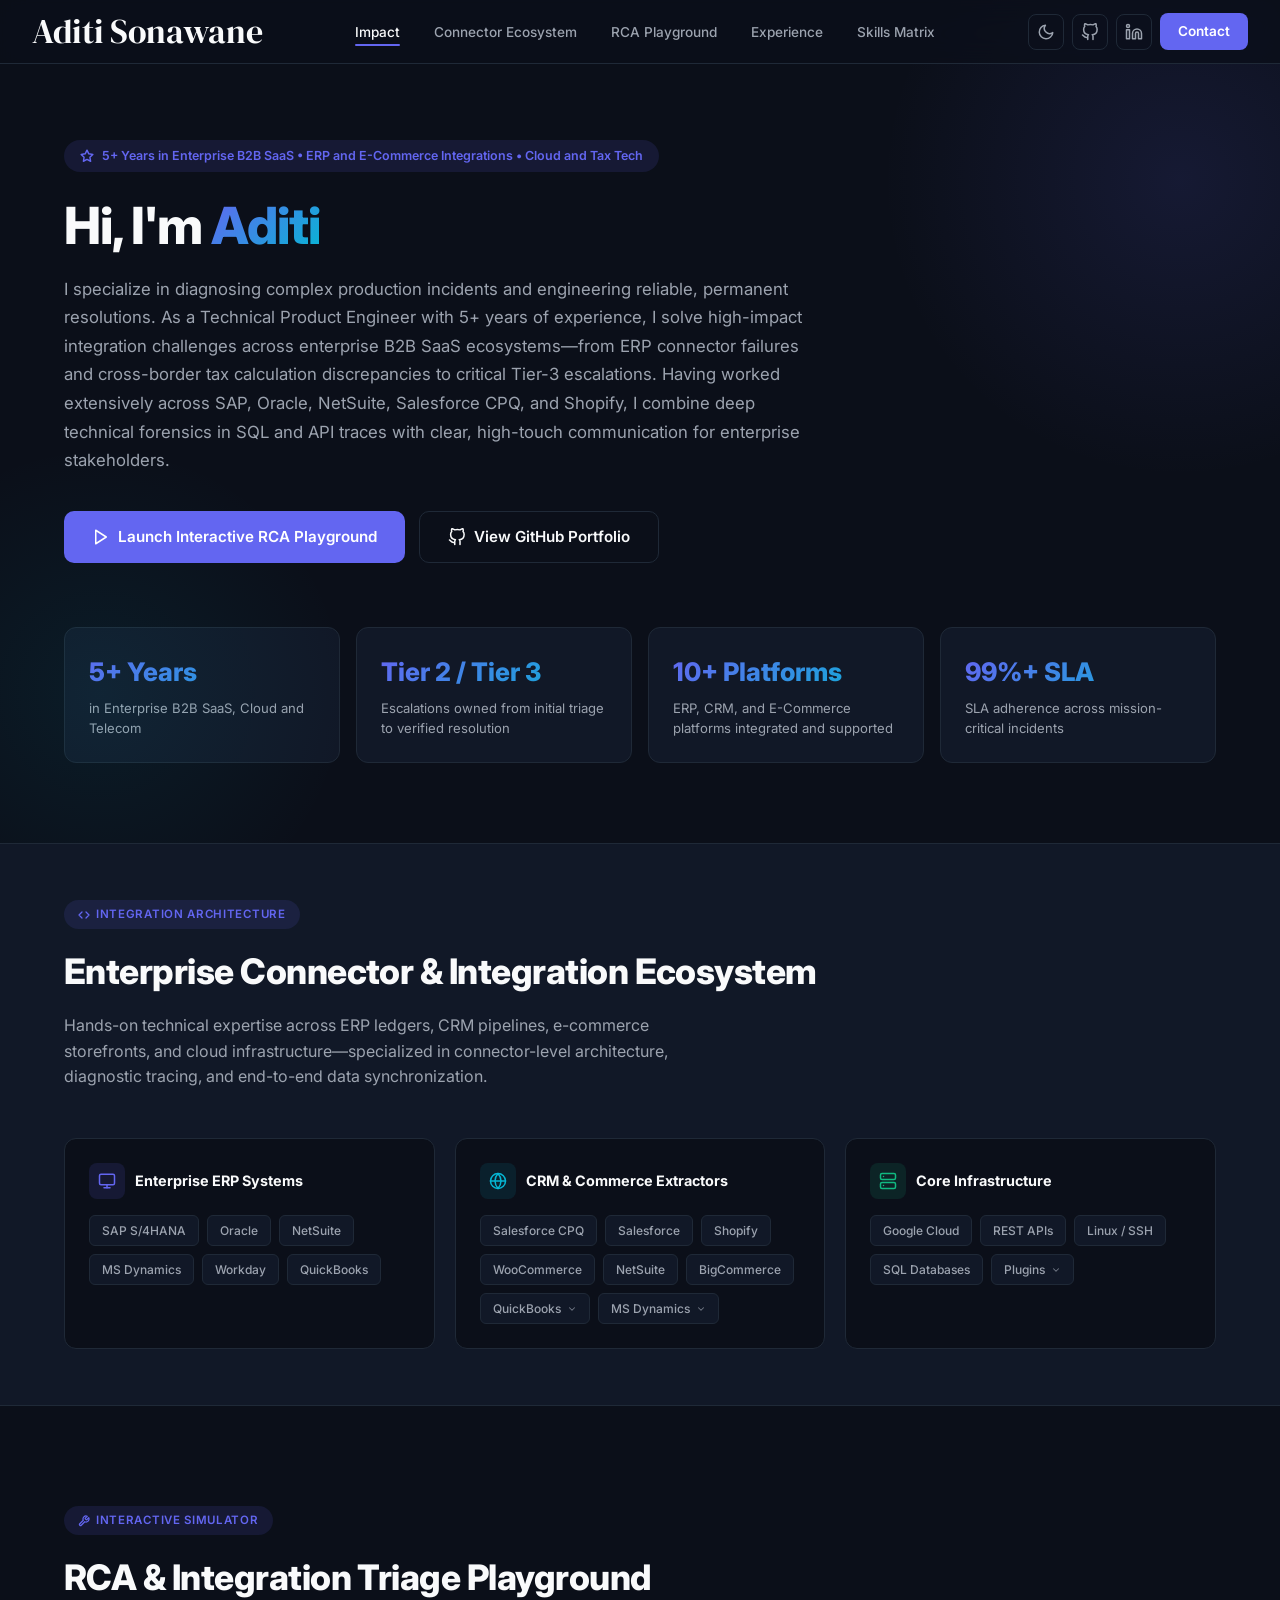
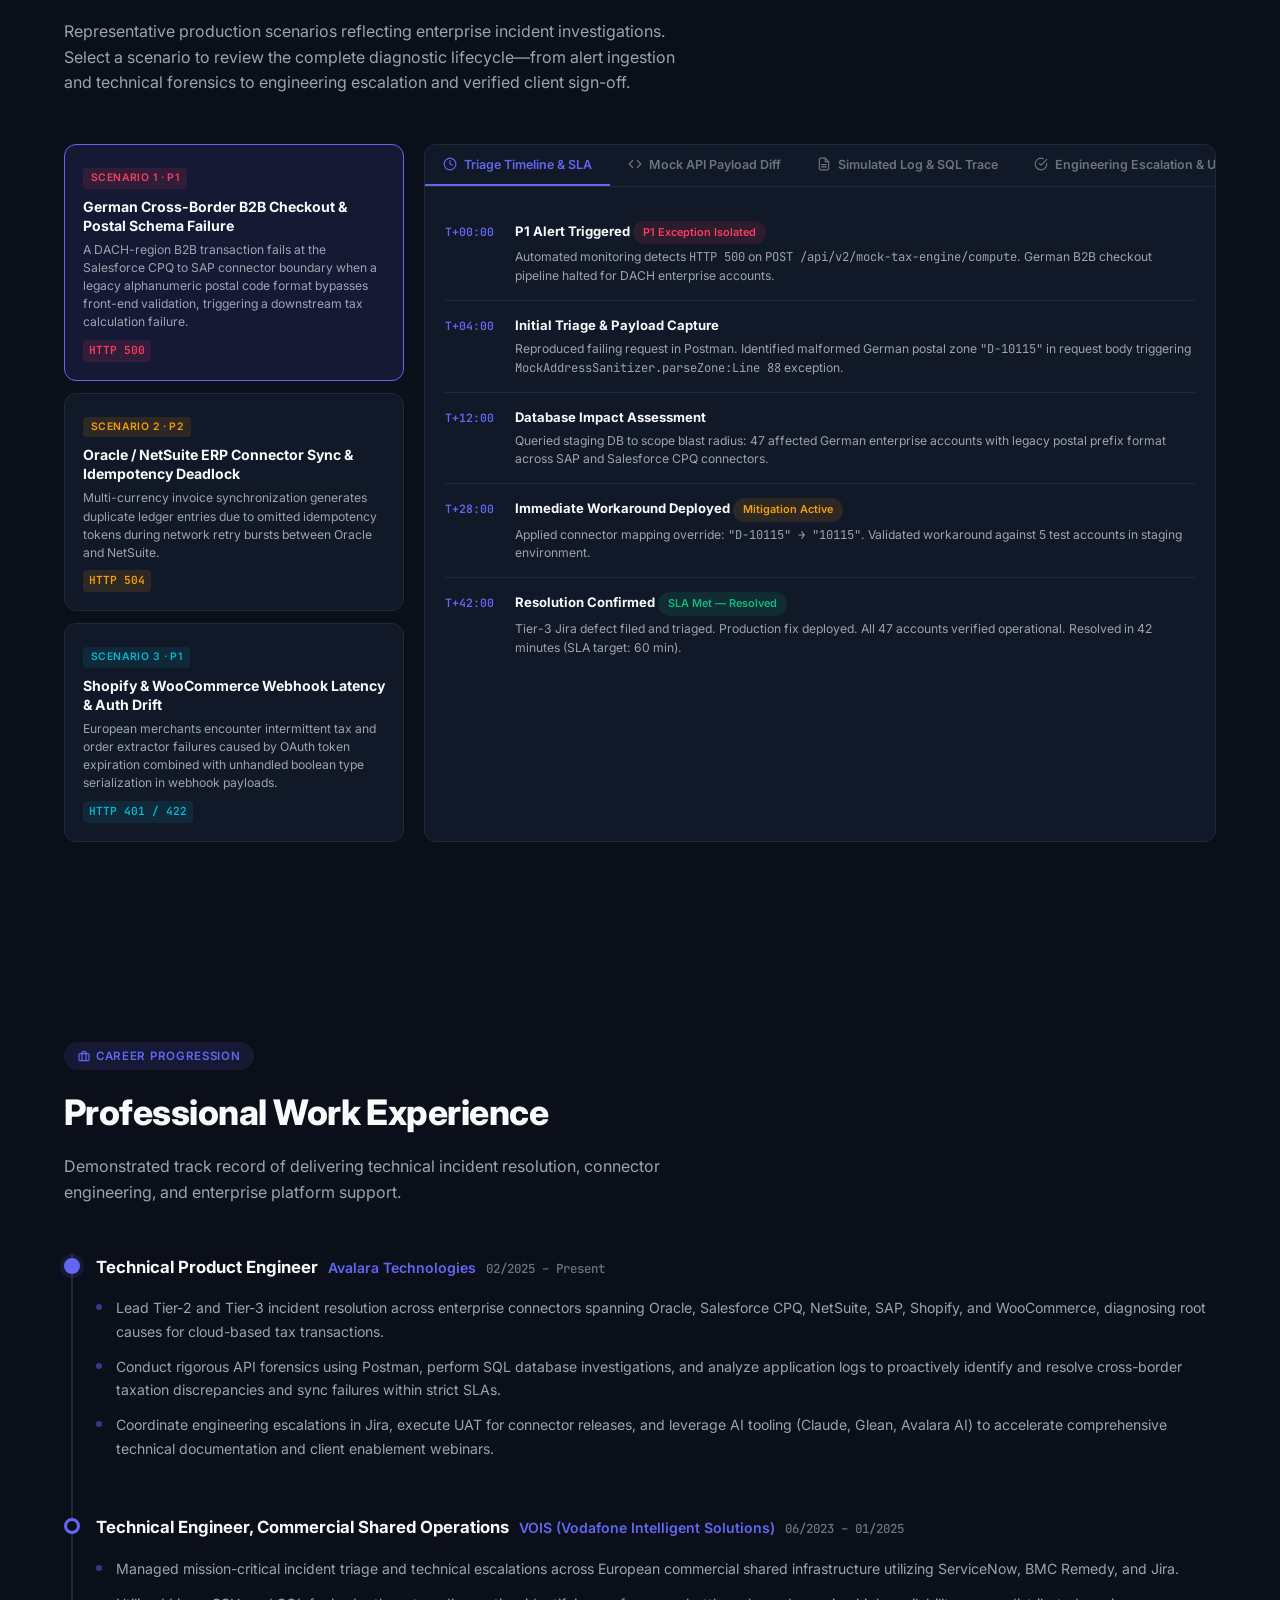
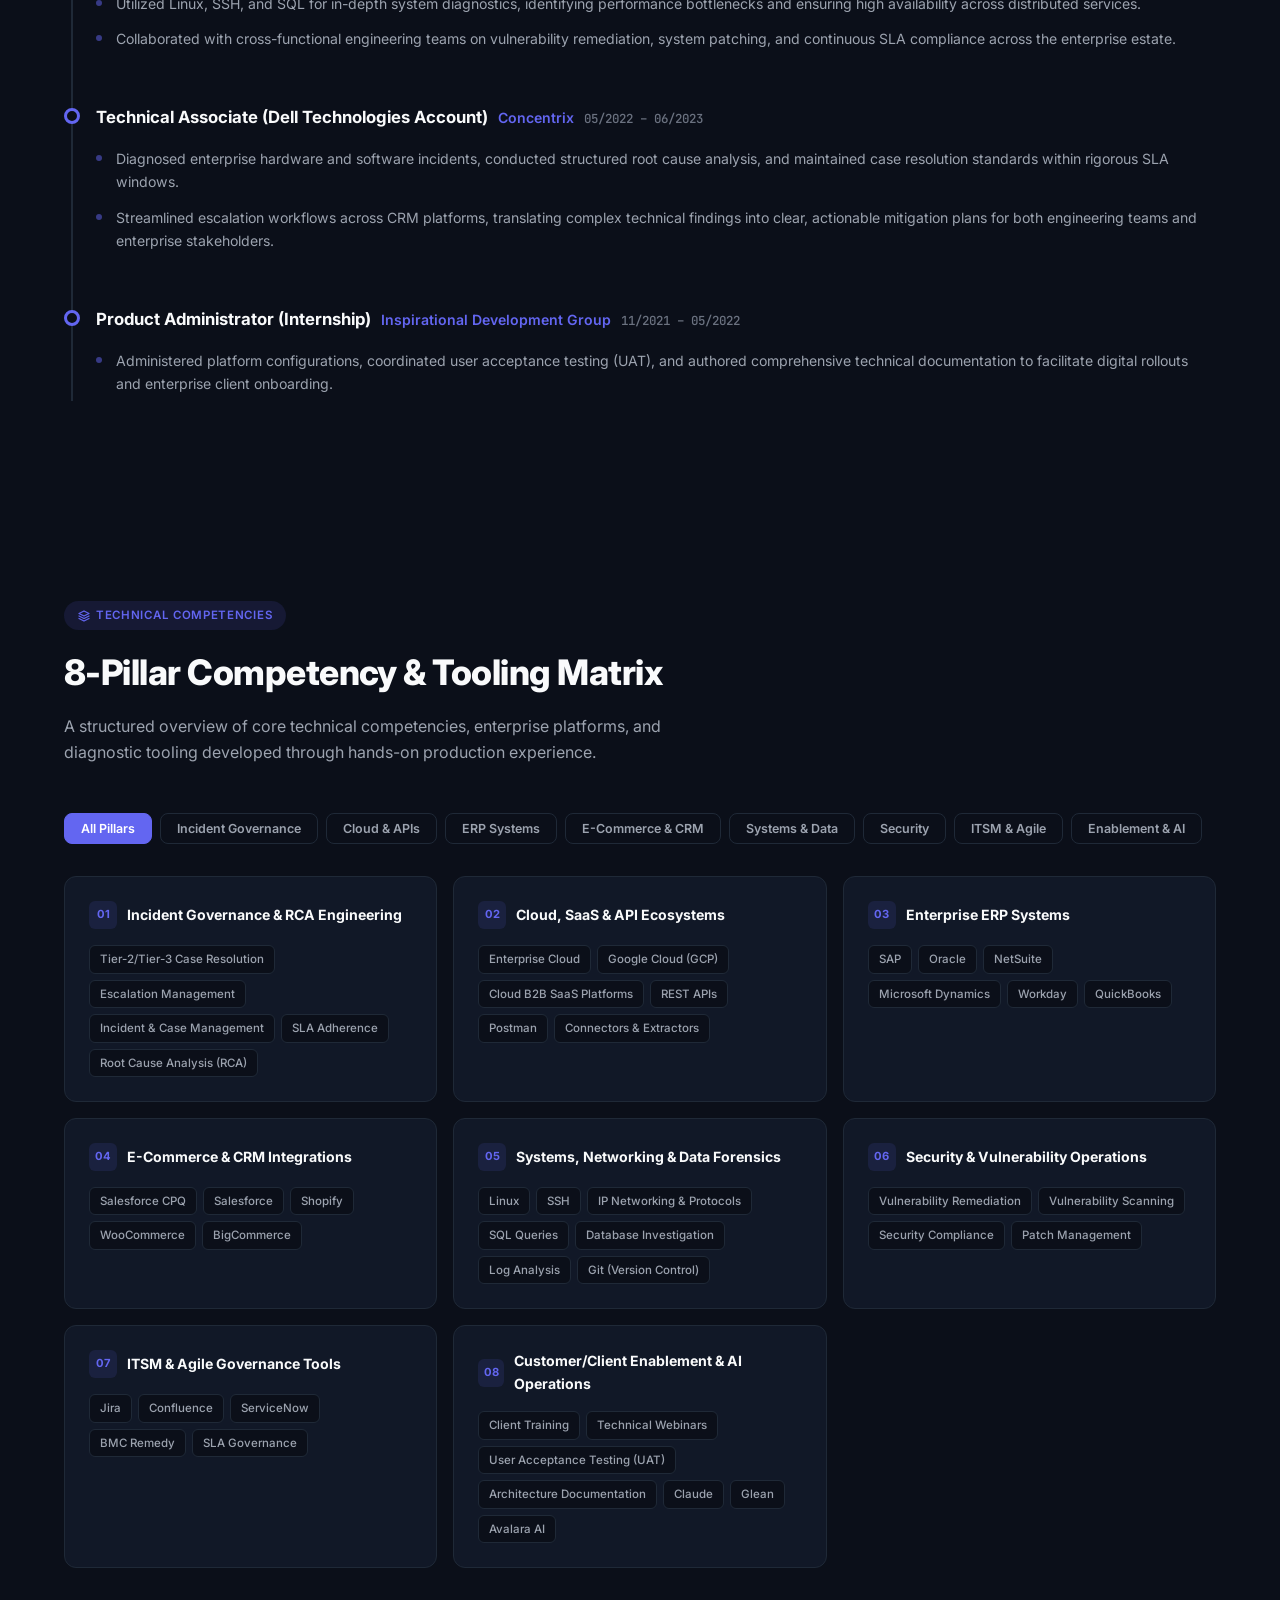
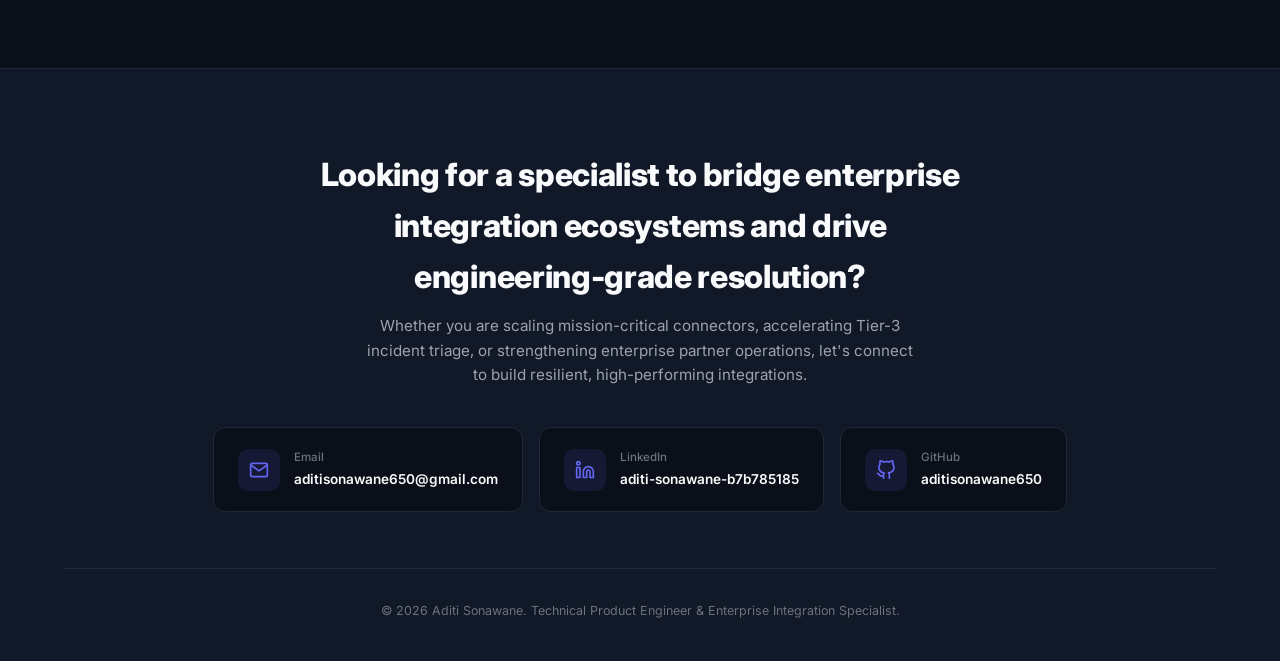
==== commit 2353e79e: "Site Review changes" ====
--- a/index.html
+++ b/index.html
@@ -6,7 +6,7 @@
   <meta name="viewport" content="width=device-width, initial-scale=1.0">
   <title>Aditi Sonawane | Technical Product Engineer and Enterprise Integration Specialist</title>
   <meta name="description"
-    content="Hi, I'm Aditi Sonawane. I'm a Technical Product Engineer with 5+ years resolving complex Tier-2/Tier-3 production incidents across ERP, CRM, and e-commerce ecosystems. API forensics, SQL investigation, and SLA governance.">
+    content="Aditi Sonawane is a Technical Product Engineer with 5+ years of experience resolving complex Tier-2/Tier-3 production incidents across ERP, CRM, and e-commerce ecosystems, specializing in API forensics, SQL investigation, and SLA governance.">
   <meta name="keywords"
     content="Technical Account Manager, Technical Product Engineer, Enterprise Integration, ERP Connector, Root Cause Analysis, API Forensics, SAP, Oracle, NetSuite, Salesforce CPQ, Shopify, WooCommerce">
 
@@ -84,7 +84,7 @@
     <a href="#playground">RCA Playground</a>
     <a href="#experience">Experience</a>
     <a href="#skills">Skills Matrix</a>
-    <a href="mailto:aditisonawane650@gmail.com" class="mobile-cta">Contact Aditi</a>
+    <a href="mailto:aditisonawane650@gmail.com" class="mobile-cta">Contact</a>
   </div>
 
   <!-- ════════════════════════════════════════════════════════
@@ -104,12 +104,7 @@
 
         <h1>Hi, I'm <span class="gradient-text">Aditi</span></h1>
 
-        <p class="hero-sub">I turn messy production incidents into clear answers and lasting fixes. I'm a Technical
-          Product Engineer with 5+ years of experience untangling some of the trickier problems that enterprise software
-          can throw at you. Whether it's a broken ERP connector, a cross-border tax miscalculation, or a Tier-3 incident
-          that's had three people stumped for two days, I genuinely enjoy getting to the bottom of it. I've worked
-          across SAP, Oracle, Salesforce CPQ, NetSuite, and Shopify ecosystems, and I'm just as comfortable in a SQL
-          trace as I am on a call with a frustrated enterprise client.</p>
+        <p class="hero-sub">I specialize in diagnosing complex production incidents and engineering reliable, permanent resolutions. As a Technical Product Engineer with 5+ years of experience, I solve high-impact integration challenges across enterprise B2B SaaS ecosystems—from ERP connector failures and cross-border tax calculation discrepancies to critical Tier-3 escalations. Having worked extensively across SAP, Oracle, NetSuite, Salesforce CPQ, and Shopify, I combine deep technical forensics in SQL and API traces with clear, high-touch communication for enterprise stakeholders.</p>
 
         <div class="hero-buttons">
           <a href="#playground" class="btn-primary">
@@ -138,11 +133,11 @@
         </div>
         <div class="kpi-card">
           <div class="kpi-value">Tier 2 / Tier 3</div>
-          <div class="kpi-label">Escalations owned from first ping to closed ticket</div>
+          <div class="kpi-label">Escalations owned from initial triage to verified resolution</div>
         </div>
         <div class="kpi-card">
           <div class="kpi-value">10+ Platforms</div>
-          <div class="kpi-label">ERP, CRM and E-Commerce platforms worked across</div>
+          <div class="kpi-label">ERP, CRM, and E-Commerce platforms integrated and supported</div>
         </div>
         <div class="kpi-card">
           <div class="kpi-value">99%+ SLA</div>
@@ -167,9 +162,7 @@
           Integration Architecture
         </span>
         <h2 class="section-title">Enterprise Connector &amp; Integration Ecosystem</h2>
-        <p class="section-desc">Over the years I've worked hands-on with integrations across ERP ledgers, CRM pipelines,
-          e-commerce storefronts and cloud infrastructure. These are the platforms I know well enough to debug at the
-          connector level.</p>
+        <p class="section-desc">Hands-on technical expertise across ERP ledgers, CRM pipelines, e-commerce storefronts, and cloud infrastructure—specialized in connector-level architecture, diagnostic tracing, and end-to-end data synchronization.</p>
       </div>
 
       <div class="connector-categories reveal">
@@ -211,14 +204,36 @@
           </div>
           <div class="connector-tags">
             <span class="connector-tag">Salesforce CPQ</span>
+            <span class="connector-tag">Salesforce</span>
             <span class="connector-tag">Shopify</span>
             <span class="connector-tag">WooCommerce</span>
-            <span class="connector-tag">Zendesk</span>
-            <span class="connector-tag">Salesforce</span>
-          </div>
-        </div>
-
-        <!-- Infrastructure & Security -->
+            <span class="connector-tag">NetSuite</span>
+            <span class="connector-tag">BigCommerce</span>
+            <div class="connector-tag has-dropdown" tabindex="0">
+              <span>QuickBooks</span>
+              <svg class="dropdown-chevron" width="10" height="10" viewBox="0 0 24 24" fill="none" stroke="currentColor" stroke-width="2.5" stroke-linecap="round" stroke-linejoin="round"><polyline points="6 9 12 15 18 9"/></svg>
+              <div class="connector-dropdown">
+                <ul class="connector-dropdown-list">
+                  <li>QuickBooks Online</li>
+                  <li>QuickBooks Desktop</li>
+                  <li>QuickBooks Enterprise</li>
+                </ul>
+              </div>
+            </div>
+            <div class="connector-tag has-dropdown" tabindex="0">
+              <span>MS Dynamics</span>
+              <svg class="dropdown-chevron" width="10" height="10" viewBox="0 0 24 24" fill="none" stroke="currentColor" stroke-width="2.5" stroke-linecap="round" stroke-linejoin="round"><polyline points="6 9 12 15 18 9"/></svg>
+              <div class="connector-dropdown">
+                <ul class="connector-dropdown-list">
+                  <li>MS Dynamics 365 Business central</li>
+                  <li>MS Dynamics 365 Finance &amp; Operations</li>
+                </ul>
+              </div>
+            </div>
+          </div>
+        </div>
+
+        <!-- Core Infrastructure -->
         <div class="connector-category">
           <div class="connector-cat-header">
             <div class="connector-cat-icon infra">
@@ -230,15 +245,26 @@
                 <line x1="6" y1="18" x2="6.01" y2="18" />
               </svg>
             </div>
-            <h3 class="connector-cat-title">Core Infrastructure &amp; Security</h3>
+            <h3 class="connector-cat-title">Core Infrastructure</h3>
           </div>
           <div class="connector-tags">
-            <span class="connector-tag">AWS</span>
             <span class="connector-tag">Google Cloud</span>
             <span class="connector-tag">REST APIs</span>
             <span class="connector-tag">Linux / SSH</span>
             <span class="connector-tag">SQL Databases</span>
-            <span class="connector-tag">Qualys VMDR</span>
+            <div class="connector-tag has-dropdown" tabindex="0">
+              <span>Plugins</span>
+              <svg class="dropdown-chevron" width="10" height="10" viewBox="0 0 24 24" fill="none" stroke="currentColor" stroke-width="2.5" stroke-linecap="round" stroke-linejoin="round"><polyline points="6 9 12 15 18 9"/></svg>
+              <div class="connector-dropdown">
+                <ul class="connector-dropdown-list">
+                  <li>Salesforce</li>
+                  <li>WooCommerce</li>
+                  <li>NetSuite</li>
+                  <li>Magento</li>
+                  <li>Microsoft Dynamics 365 extension</li>
+                </ul>
+              </div>
+            </div>
           </div>
         </div>
       </div>
@@ -260,9 +286,7 @@
           Interactive Simulator
         </span>
         <h2 class="section-title">RCA &amp; Integration Triage Playground</h2>
-        <p class="section-desc">Three scenarios based on the kinds of issues I've worked through in real enterprise
-          environments. Pick one on the left and walk through how I'd triage it, from the first alert all the way to the
-          engineering fix and client sign-off.</p>
+        <p class="section-desc">Representative production scenarios reflecting enterprise incident investigations. Select a scenario to review the complete diagnostic lifecycle—from alert ingestion and technical forensics to engineering escalation and verified client sign-off.</p>
       </div>
 
       <div class="playground-layout reveal">
@@ -271,24 +295,21 @@
           <div class="scenario-card active" data-scenario="0">
             <span class="scenario-badge p1">Scenario 1 · P1</span>
             <h4>German Cross-Border B2B Checkout &amp; Postal Schema Failure</h4>
-            <p>A DACH-region B2B checkout breaks at the Salesforce CPQ to SAP connector. A legacy German alphanumeric
-              postal prefix slips past the UI but fails validation in the tax engine.</p>
+            <p>A DACH-region B2B transaction fails at the Salesforce CPQ to SAP connector boundary when a legacy alphanumeric postal code format bypasses front-end validation, triggering a downstream tax calculation failure.</p>
             <span class="scenario-http http-500">HTTP 500</span>
           </div>
 
           <div class="scenario-card" data-scenario="1">
             <span class="scenario-badge p2">Scenario 2 · P2</span>
             <h4>Oracle / NetSuite ERP Connector Sync &amp; Idempotency Deadlock</h4>
-            <p>Multi-currency invoices are syncing twice and creating duplicate ledger entries. The culprit turns out to
-              be a missing idempotency token that only surfaces during retry bursts.</p>
+            <p>Multi-currency invoice synchronization generates duplicate ledger entries due to omitted idempotency tokens during network retry bursts between Oracle and NetSuite.</p>
             <span class="scenario-http http-504">HTTP 504</span>
           </div>
 
           <div class="scenario-card" data-scenario="2">
             <span class="scenario-badge p3">Scenario 3 · P1</span>
             <h4>Shopify &amp; WooCommerce Webhook Latency &amp; Auth Drift</h4>
-            <p>EU merchants are seeing intermittent failures on their tax and order extractors. An expired OAuth token
-              combined with a malformed VAT flag makes this one look different every time it hits.</p>
+            <p>European merchants encounter intermittent tax and order extractor failures caused by OAuth token expiration combined with unhandled boolean type serialization in webhook payloads.</p>
             <span class="scenario-http http-401">HTTP 401 / 422</span>
           </div>
         </div>
@@ -361,7 +382,7 @@
           Career Progression
         </span>
         <h2 class="section-title">Professional Work Experience</h2>
-        <p class="section-desc">A few of the places I've worked and what I actually spent my time doing there.</p>
+        <p class="section-desc">Demonstrated track record of delivering technical incident resolution, connector engineering, and enterprise platform support.</p>
       </div>
 
       <div class="timeline reveal">
@@ -374,15 +395,9 @@
             <span class="timeline-date">02/2025 – Present</span>
           </div>
           <ul class="timeline-body">
-            <li>I own Tier-2 and Tier-3 case resolution for a suite of enterprise connectors spanning Oracle, Salesforce
-              CPQ, NetSuite, SAP, Shopify and WooCommerce. Most of my days involve figuring out exactly where a
-              cloud-based tax transaction broke and why.</li>
-            <li>My investigation toolkit is Postman for API forensics, SQL for database digs and log analysis for the
-              messier stuff. I've gotten pretty good at isolating cross-border taxation bugs and connector sync failures
-              before they breach SLA.</li>
-            <li>Beyond the investigations, I coordinate engineering escalations in Jira, run UAT for connector releases,
-              and use AI tools like Claude, Glean and Avalara AI to write better documentation and run client enablement
-              webinars faster.</li>
+            <li>Lead Tier-2 and Tier-3 incident resolution across enterprise connectors spanning Oracle, Salesforce CPQ, NetSuite, SAP, Shopify, and WooCommerce, diagnosing root causes for cloud-based tax transactions.</li>
+            <li>Conduct rigorous API forensics using Postman, perform SQL database investigations, and analyze application logs to proactively identify and resolve cross-border taxation discrepancies and sync failures within strict SLAs.</li>
+            <li>Coordinate engineering escalations in Jira, execute UAT for connector releases, and leverage AI tooling (Claude, Glean, Avalara AI) to accelerate comprehensive technical documentation and client enablement webinars.</li>
           </ul>
         </div>
 
@@ -395,12 +410,9 @@
             <span class="timeline-date">06/2023 – 01/2025</span>
           </div>
           <ul class="timeline-body">
-            <li>Handled mission-critical incident triage and technical escalations across European commercial shared
-              infrastructure, working day-to-day with ServiceNow, BMC Remedy and Jira.</li>
-            <li>Used Linux, SSH and SQL heavily for system diagnostics, tracking down performance bottlenecks and
-              keeping distributed cloud services running at high availability.</li>
-            <li>Worked closely with the security and infrastructure teams on Qualys-driven vulnerability remediation,
-              patch management and SLA compliance across the estate.</li>
+            <li>Managed mission-critical incident triage and technical escalations across European commercial shared infrastructure utilizing ServiceNow, BMC Remedy, and Jira.</li>
+            <li>Utilized Linux, SSH, and SQL for in-depth system diagnostics, identifying performance bottlenecks and ensuring high availability across distributed services.</li>
+            <li>Collaborated with cross-functional engineering teams on vulnerability remediation, system patching, and continuous SLA compliance across the enterprise estate.</li>
           </ul>
         </div>
 
@@ -413,10 +425,8 @@
             <span class="timeline-date">05/2022 – 06/2023</span>
           </div>
           <ul class="timeline-body">
-            <li>Diagnosed hardware and software issues for Dell enterprise clients, ran structured root cause analysis
-              and managed case resolution under tight SLA windows.</li>
-            <li>Kept escalation pipelines moving by tracking incidents across CRM platforms and translating technical
-              findings into action plans that both engineers and clients could act on.</li>
+            <li>Diagnosed enterprise hardware and software incidents, conducted structured root cause analysis, and maintained case resolution standards within rigorous SLA windows.</li>
+            <li>Streamlined escalation workflows across CRM platforms, translating complex technical findings into clear, actionable mitigation plans for both engineering teams and enterprise stakeholders.</li>
           </ul>
         </div>
 
@@ -429,8 +439,7 @@
             <span class="timeline-date">11/2021 – 05/2022</span>
           </div>
           <ul class="timeline-body">
-            <li>Got my first real taste of product work here. I managed configurations, ran UAT workflows and wrote
-              technical documentation to support digital platform rollouts and new client onboarding.</li>
+            <li>Administered platform configurations, coordinated user acceptance testing (UAT), and authored comprehensive technical documentation to facilitate digital rollouts and enterprise client onboarding.</li>
           </ul>
         </div>
       </div>
@@ -453,8 +462,7 @@
           Technical Competencies
         </span>
         <h2 class="section-title">8-Pillar Competency &amp; Tooling Matrix</h2>
-        <p class="section-desc">Here's a map of what I work with regularly. These are the tools, platforms and
-          disciplines I've built enough depth in to be genuinely useful on day one.</p>
+        <p class="section-desc">A structured overview of core technical competencies, enterprise platforms, and diagnostic tooling developed through hands-on production experience.</p>
       </div>
 
       <!-- Filters -->
@@ -493,7 +501,7 @@
             <h3 class="skill-cat-title">Cloud, SaaS &amp; API Ecosystems</h3>
           </div>
           <div class="skill-tags">
-            <span class="skill-tag">AWS</span>
+            <span class="skill-tag">Enterprise Cloud</span>
             <span class="skill-tag">Google Cloud (GCP)</span>
             <span class="skill-tag">Cloud B2B SaaS Platforms</span>
             <span class="skill-tag">REST APIs</span>
@@ -527,7 +535,7 @@
             <span class="skill-tag">Salesforce</span>
             <span class="skill-tag">Shopify</span>
             <span class="skill-tag">WooCommerce</span>
-            <span class="skill-tag">Zendesk</span>
+            <span class="skill-tag">BigCommerce</span>
           </div>
         </div>
         <!-- 5 -->
@@ -553,9 +561,9 @@
             <h3 class="skill-cat-title">Security &amp; Vulnerability Operations</h3>
           </div>
           <div class="skill-tags">
-            <span class="skill-tag">Qualys</span>
+            <span class="skill-tag">Vulnerability Remediation</span>
             <span class="skill-tag">Vulnerability Scanning</span>
-            <span class="skill-tag">VMDR</span>
+            <span class="skill-tag">Security Compliance</span>
             <span class="skill-tag">Patch Management</span>
           </div>
         </div>
@@ -570,7 +578,7 @@
             <span class="skill-tag">Confluence</span>
             <span class="skill-tag">ServiceNow</span>
             <span class="skill-tag">BMC Remedy</span>
-            <span class="skill-tag">Zendesk</span>
+            <span class="skill-tag">SLA Governance</span>
           </div>
         </div>
         <!-- 8 -->
@@ -599,10 +607,8 @@
   <footer class="footer">
     <div class="container">
       <div class="reveal">
-        <h2 class="footer-cta-heading">Looking for someone who can bridge enterprise systems and drive engineering-grade
-          problem resolution?</h2>
-        <p class="footer-cta-sub">Whether you're scaling integrations, taming production incidents, or building out
-          technical account operations, I'd love to connect and explore how I can contribute to your team.</p>
+        <h2 class="footer-cta-heading">Looking for a specialist to bridge enterprise integration ecosystems and drive engineering-grade resolution?</h2>
+        <p class="footer-cta-sub">Whether you are scaling mission-critical connectors, accelerating Tier-3 incident triage, or strengthening enterprise partner operations, let's connect to build resilient, high-performing integrations.</p>
       </div>
 
       <div class="footer-cards reveal">
--- a/styles.css
+++ b/styles.css
@@ -564,11 +564,15 @@
   border-radius: var(--radius-lg);
   padding: 24px;
   transition: border-color var(--transition), transform var(--transition);
-}
-
-.connector-category:hover {
+  position: relative;
+  z-index: 1;
+}
+
+.connector-category:hover,
+.connector-category:focus-within {
   border-color: var(--indigo);
   transform: translateY(-2px);
+  z-index: 20;
 }
 
 .connector-cat-header {
@@ -612,6 +616,7 @@
   display: flex;
   flex-wrap: wrap;
   gap: 8px;
+  position: relative;
 }
 
 .connector-tag {
@@ -622,11 +627,115 @@
   background: var(--surface);
   border: 1px solid var(--border);
   color: var(--text-secondary);
-  transition: border-color var(--transition), color var(--transition);
+  transition: border-color var(--transition), color var(--transition), background-color var(--transition);
+  position: relative;
 }
 
 .connector-tag:hover {
   border-color: var(--indigo);
+  color: var(--text);
+}
+
+.connector-tag.has-dropdown {
+  display: inline-flex;
+  align-items: center;
+  gap: 6px;
+  cursor: pointer;
+  user-select: none;
+}
+
+.connector-tag.has-dropdown:hover,
+.connector-tag.has-dropdown:focus-within,
+.connector-tag.has-dropdown.dropdown-open {
+  border-color: var(--indigo);
+  color: var(--text);
+  background: var(--surface-alt);
+  z-index: 50;
+}
+
+.dropdown-chevron {
+  transition: transform var(--transition);
+  flex-shrink: 0;
+  opacity: 0.7;
+}
+
+.connector-tag.has-dropdown:hover .dropdown-chevron,
+.connector-tag.has-dropdown:focus-within .dropdown-chevron,
+.connector-tag.has-dropdown.dropdown-open .dropdown-chevron {
+  transform: rotate(180deg);
+  opacity: 1;
+}
+
+.connector-dropdown {
+  position: absolute;
+  top: calc(100% + 8px);
+  left: 0;
+  min-width: 220px;
+  width: max-content;
+  max-width: 310px;
+  background: var(--surface);
+  border: 1px solid var(--border);
+  border-radius: var(--radius);
+  box-shadow: 0 12px 30px rgba(0, 0, 0, 0.4), 0 4px 12px rgba(0, 0, 0, 0.25);
+  padding: 6px 0;
+  opacity: 0;
+  visibility: hidden;
+  pointer-events: none;
+  transform: translateY(4px);
+  transition: opacity 0.2s cubic-bezier(0.16, 1, 0.3, 1), transform 0.2s cubic-bezier(0.16, 1, 0.3, 1), visibility 0.2s;
+  z-index: 100;
+}
+
+/* Invisible bridge so mouse hover doesn't drop across the gap */
+.connector-dropdown::before {
+  content: '';
+  position: absolute;
+  top: -8px;
+  left: 0;
+  right: 0;
+  height: 8px;
+}
+
+.connector-tag.has-dropdown:hover .connector-dropdown,
+.connector-tag.has-dropdown:focus-within .connector-dropdown,
+.connector-tag.has-dropdown.dropdown-open .connector-dropdown {
+  opacity: 1;
+  visibility: visible;
+  pointer-events: auto;
+  transform: translateY(0);
+}
+
+.connector-dropdown-list {
+  list-style: none;
+  margin: 0;
+  padding: 0;
+  text-align: left;
+}
+
+.connector-dropdown-list li {
+  padding: 8px 14px;
+  font-size: 0.76rem;
+  font-weight: 500;
+  color: var(--text-secondary);
+  display: flex;
+  align-items: center;
+  gap: 8px;
+  white-space: nowrap;
+  transition: background var(--transition), color var(--transition);
+}
+
+.connector-dropdown-list li::before {
+  content: "";
+  display: inline-block;
+  width: 5px;
+  height: 5px;
+  border-radius: 50%;
+  background: var(--indigo);
+  flex-shrink: 0;
+}
+
+.connector-dropdown-list li:hover {
+  background: var(--surface-alt);
   color: var(--text);
 }
 
@@ -1327,8 +1436,12 @@
     font-size: 1.4rem;
   }
 
+  .navbar .container {
+    padding: 0 16px;
+  }
+
   .nav-brand-name {
-    font-size: 1.6rem;
+    font-size: 1.35rem;
   }
 
   .playground-layout {
@@ -1373,6 +1486,10 @@
 }
 
 @media (max-width: 400px) {
+  .nav-brand-name {
+    font-size: 1.2rem;
+  }
+
   .kpi-bar {
     grid-template-columns: 1fr;
   }
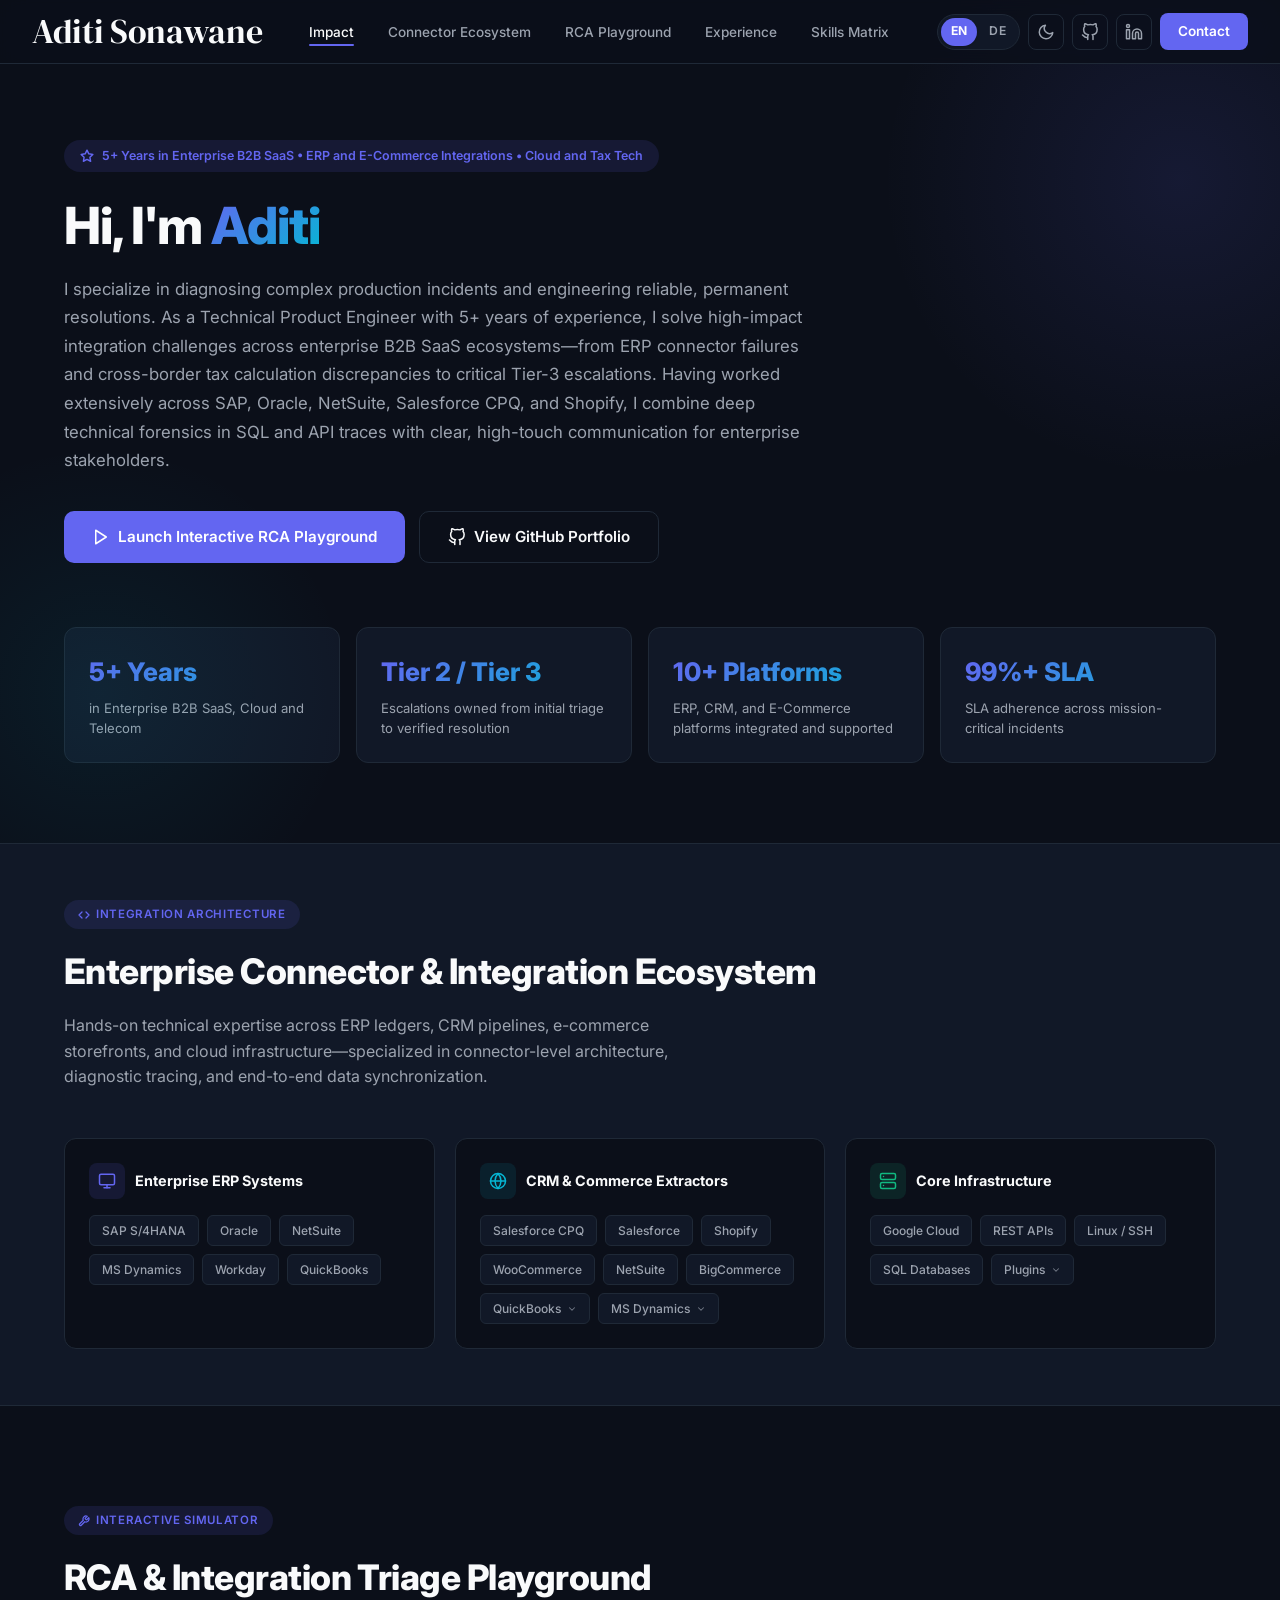
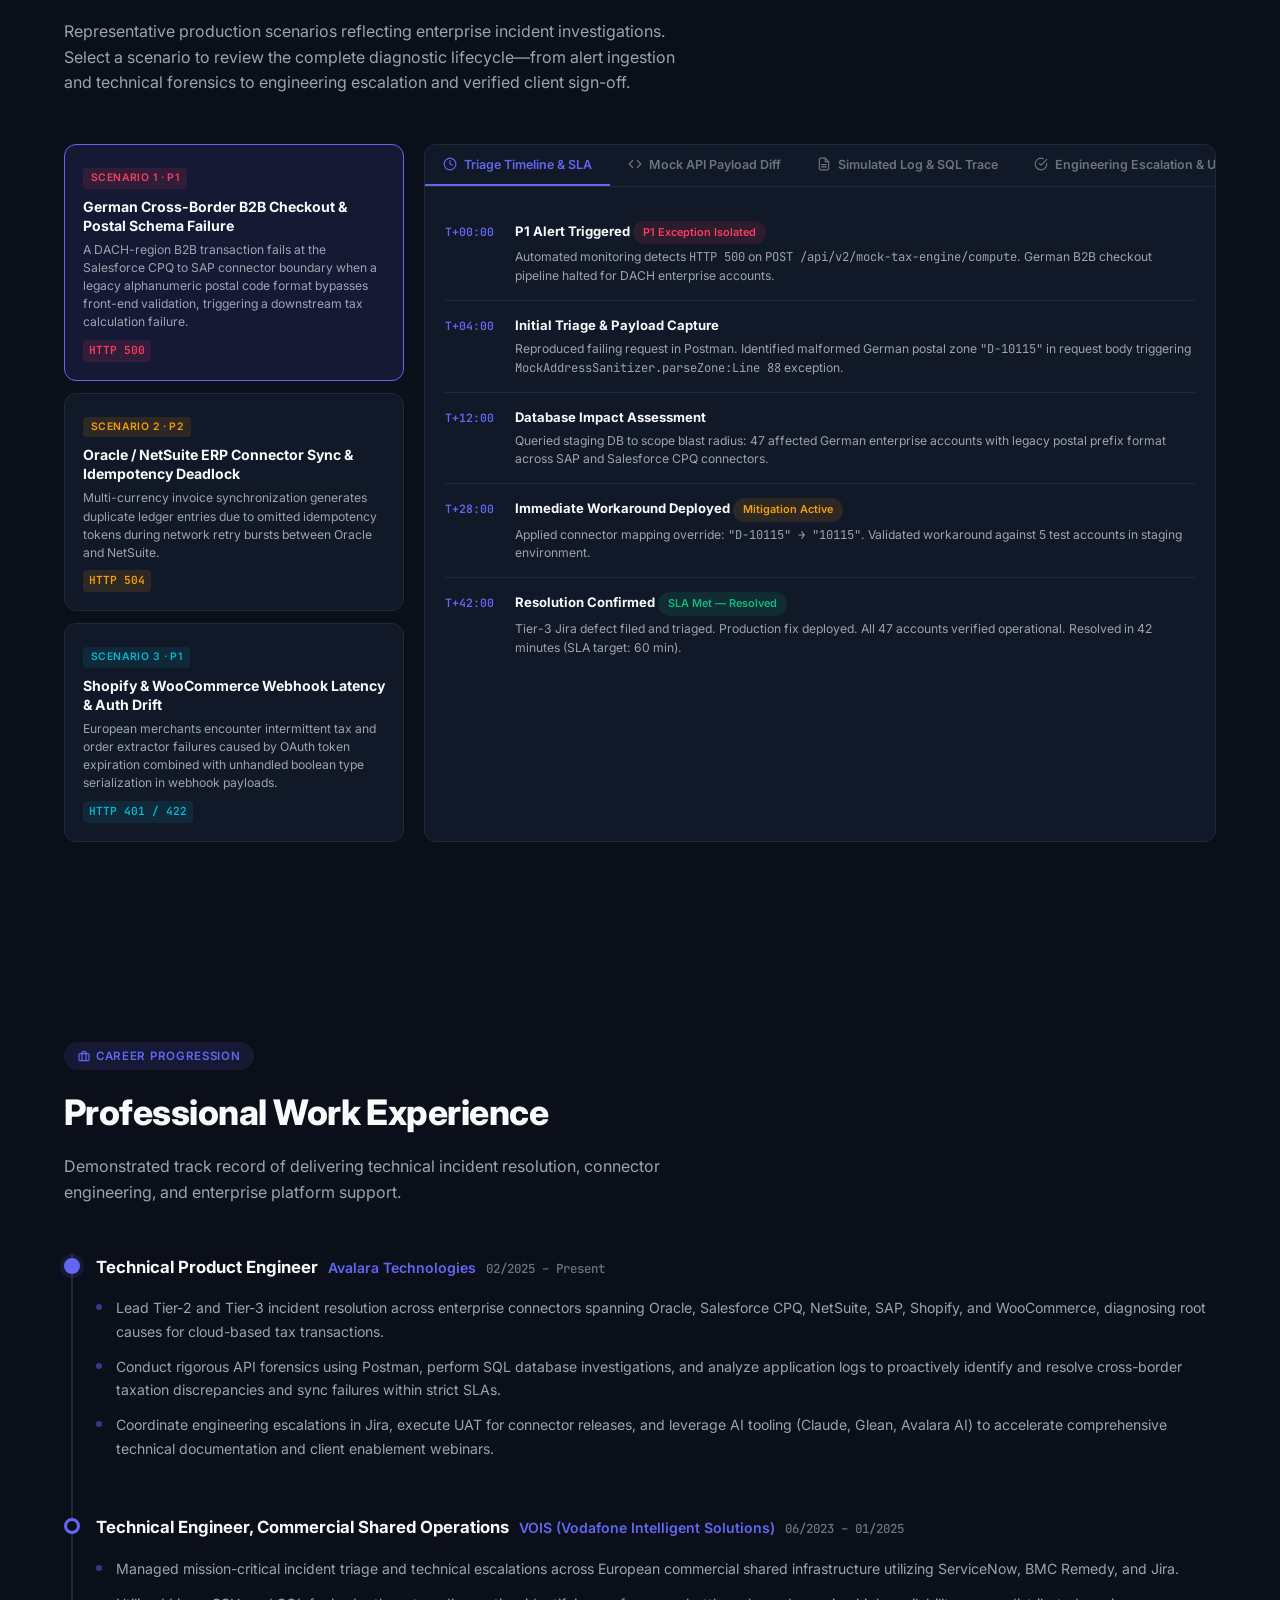
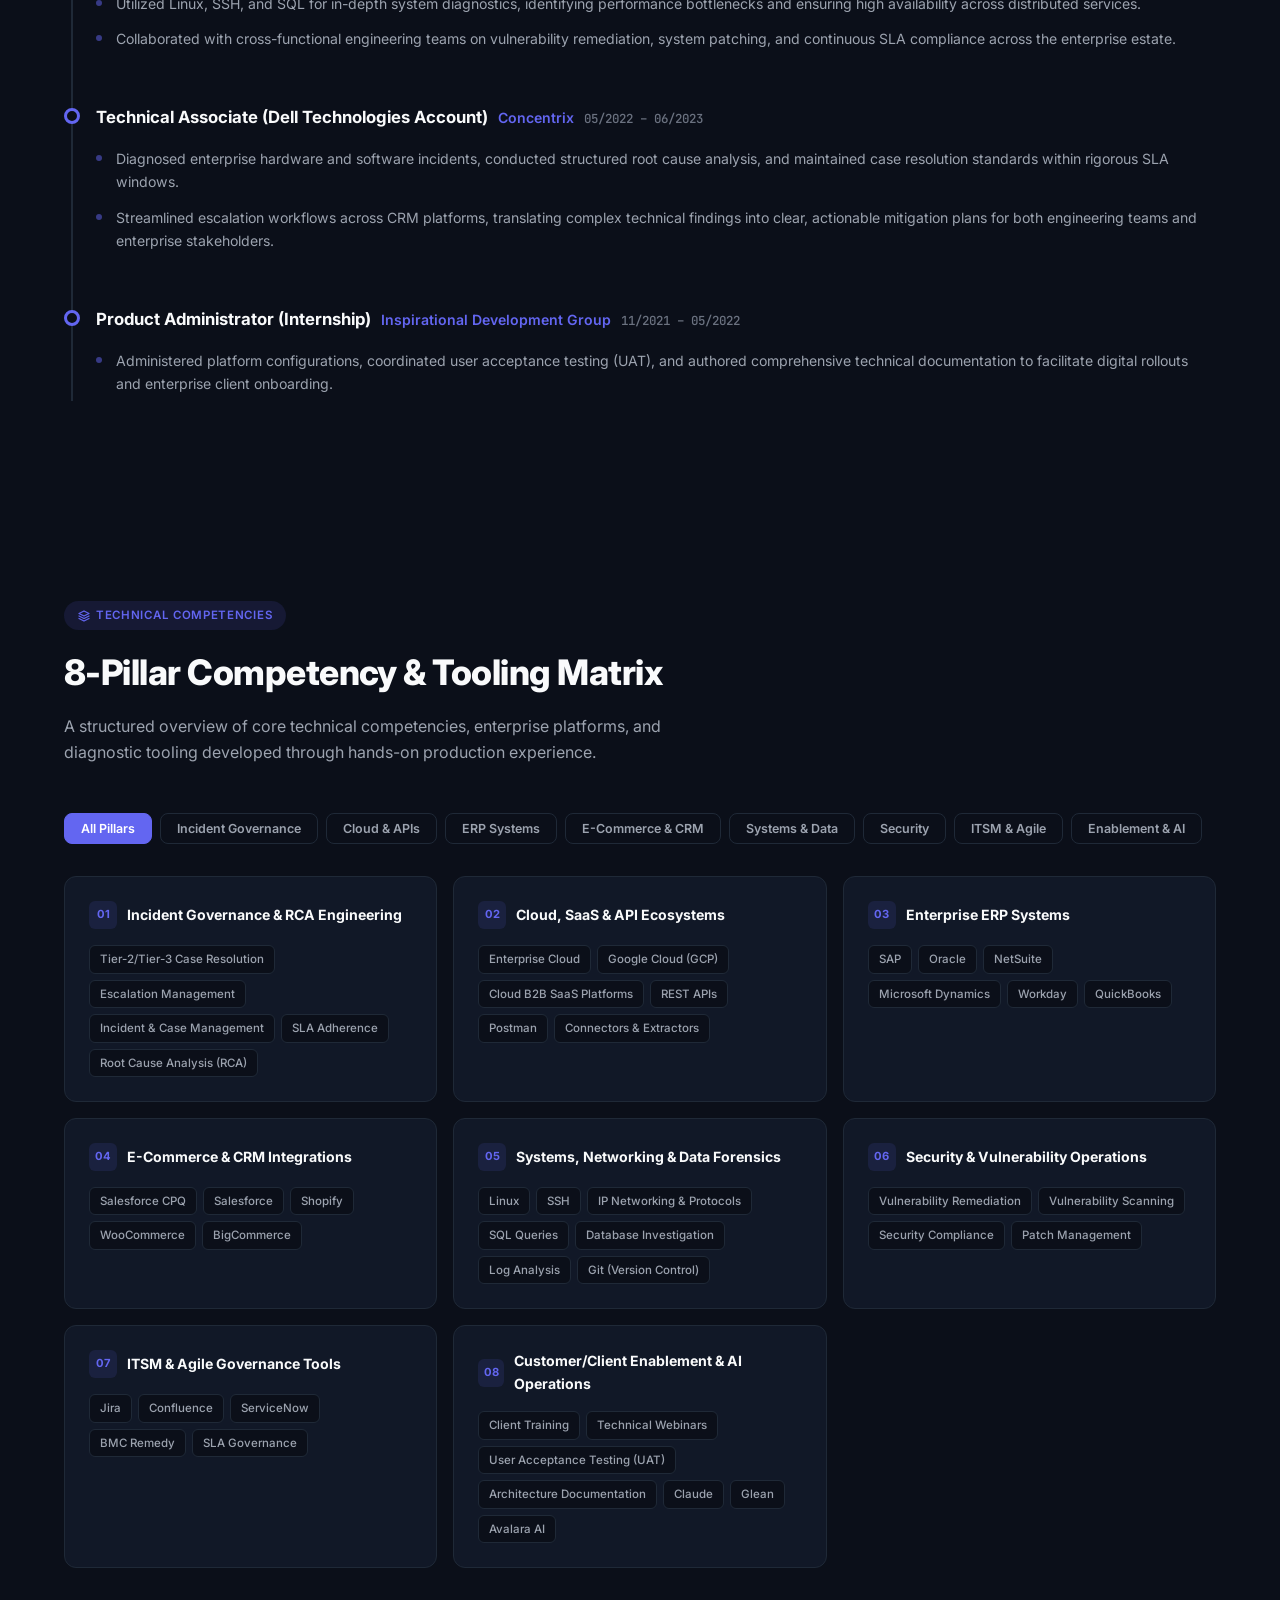
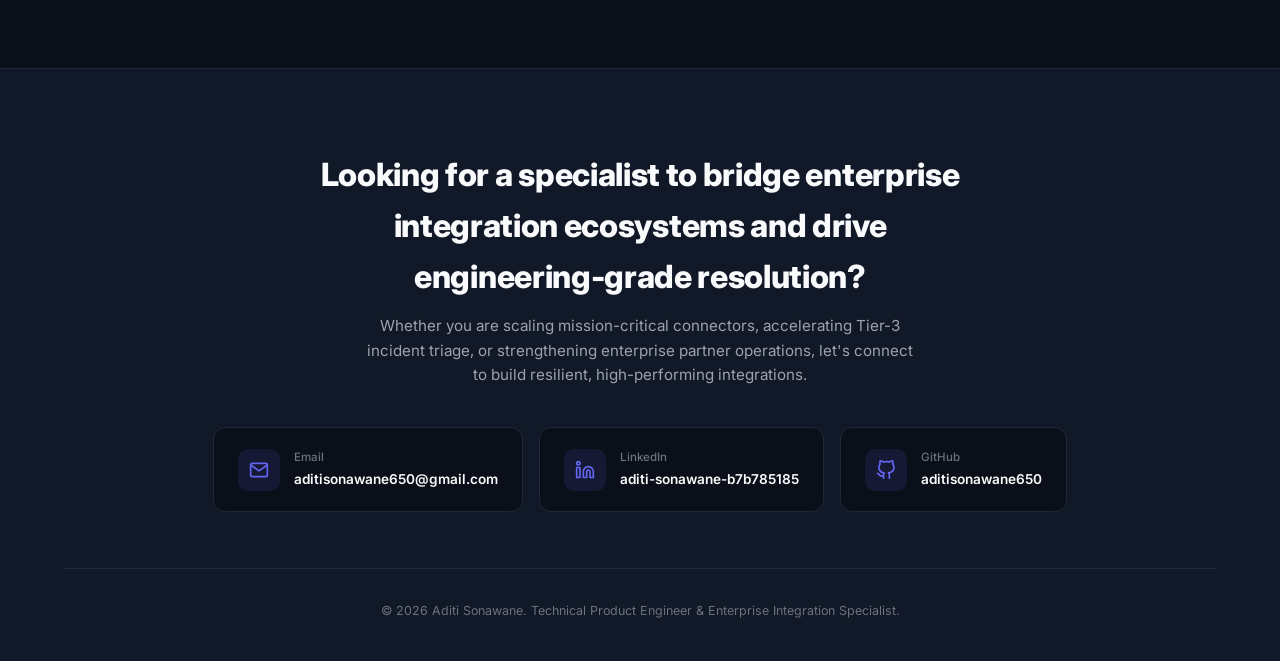
==== commit 88839a31: "Added German locale support and transalation toggle" ====
--- a/index.html
+++ b/index.html
@@ -10,6 +10,12 @@
   <meta name="keywords"
     content="Technical Account Manager, Technical Product Engineer, Enterprise Integration, ERP Connector, Root Cause Analysis, API Forensics, SAP, Oracle, NetSuite, Salesforce CPQ, Shopify, WooCommerce">
 
+  <!-- Canonical & Multilingual SEO -->
+  <link rel="canonical" href="https://aditisonawane650.github.io/">
+  <link rel="alternate" hreflang="en" href="https://aditisonawane650.github.io/">
+  <link rel="alternate" hreflang="de" href="https://aditisonawane650.github.io/de/">
+  <link rel="alternate" hreflang="x-default" href="https://aditisonawane650.github.io/">
+
   <!-- Fonts -->
   <link rel="preconnect" href="https://fonts.googleapis.com">
   <link rel="preconnect" href="https://fonts.gstatic.com" crossorigin>
@@ -44,6 +50,10 @@
 
       <!-- Right Actions -->
       <div class="nav-actions">
+        <div class="lang-switch" role="group" aria-label="Language selector">
+          <span class="lang-switch-btn active" aria-current="true">EN</span>
+          <a href="de/" class="lang-switch-btn" aria-label="Switch to German">DE</a>
+        </div>
         <button id="theme-toggle" class="nav-icon-btn" aria-label="Toggle theme">
           <!-- JS injects icon -->
         </button>
@@ -84,6 +94,13 @@
     <a href="#playground">RCA Playground</a>
     <a href="#experience">Experience</a>
     <a href="#skills">Skills Matrix</a>
+    <div class="mobile-lang-row">
+      <span class="mobile-lang-title">Language</span>
+      <div class="lang-switch" role="group" aria-label="Language selector">
+        <span class="lang-switch-btn active" aria-current="true">EN</span>
+        <a href="de/" class="lang-switch-btn" aria-label="Switch to German">DE</a>
+      </div>
+    </div>
     <a href="mailto:aditisonawane650@gmail.com" class="mobile-cta">Contact</a>
   </div>
 
--- a/styles.css
+++ b/styles.css
@@ -257,6 +257,68 @@
   height: 18px;
 }
 
+/* Segmented Pill Language Switch */
+.lang-switch {
+  display: inline-flex;
+  align-items: center;
+  background: var(--surface);
+  border: 1px solid var(--border);
+  border-radius: 9999px;
+  padding: 3px;
+  box-sizing: border-box;
+  gap: 2px;
+  height: 36px;
+}
+
+.lang-switch-btn {
+  display: inline-flex;
+  align-items: center;
+  justify-content: center;
+  padding: 0 10px;
+  height: 28px;
+  border-radius: 9999px;
+  font-size: 0.76rem;
+  font-weight: 600;
+  font-family: 'Inter', sans-serif;
+  letter-spacing: 0.03em;
+  color: var(--text-secondary);
+  text-decoration: none;
+  transition: all var(--transition);
+  cursor: pointer;
+  user-select: none;
+  line-height: 1;
+}
+
+.lang-switch-btn:hover:not(.active) {
+  color: var(--text);
+  background: rgba(255, 255, 255, 0.06);
+}
+
+[data-theme="light"] .lang-switch-btn:hover:not(.active) {
+  background: rgba(0, 0, 0, 0.05);
+}
+
+.lang-switch-btn.active {
+  background: var(--indigo);
+  color: #ffffff;
+  font-weight: 700;
+  cursor: default;
+  box-shadow: 0 1px 2px rgba(0, 0, 0, 0.15);
+}
+
+@media (min-width: 900px) and (max-width: 1080px) {
+  .nav-links {
+    gap: 2px;
+  }
+  .nav-links a {
+    padding: 6px 8px;
+    font-size: 0.81rem;
+  }
+  .nav-actions {
+    gap: 6px;
+  }
+}
+
 .nav-cta {
   display: none;
   padding: 8px 18px;
@@ -347,6 +409,21 @@
   font-size: 1rem;
   font-weight: 600;
   text-align: center;
+}
+
+/* Mobile Language Switcher Row */
+.mobile-lang-row {
+  display: flex;
+  align-items: center;
+  justify-content: space-between;
+  padding: 16px 0;
+  border-bottom: 1px solid var(--border);
+}
+
+.mobile-lang-title {
+  font-size: 0.95rem;
+  font-weight: 600;
+  color: var(--text);
 }
 
 /* ============================================================
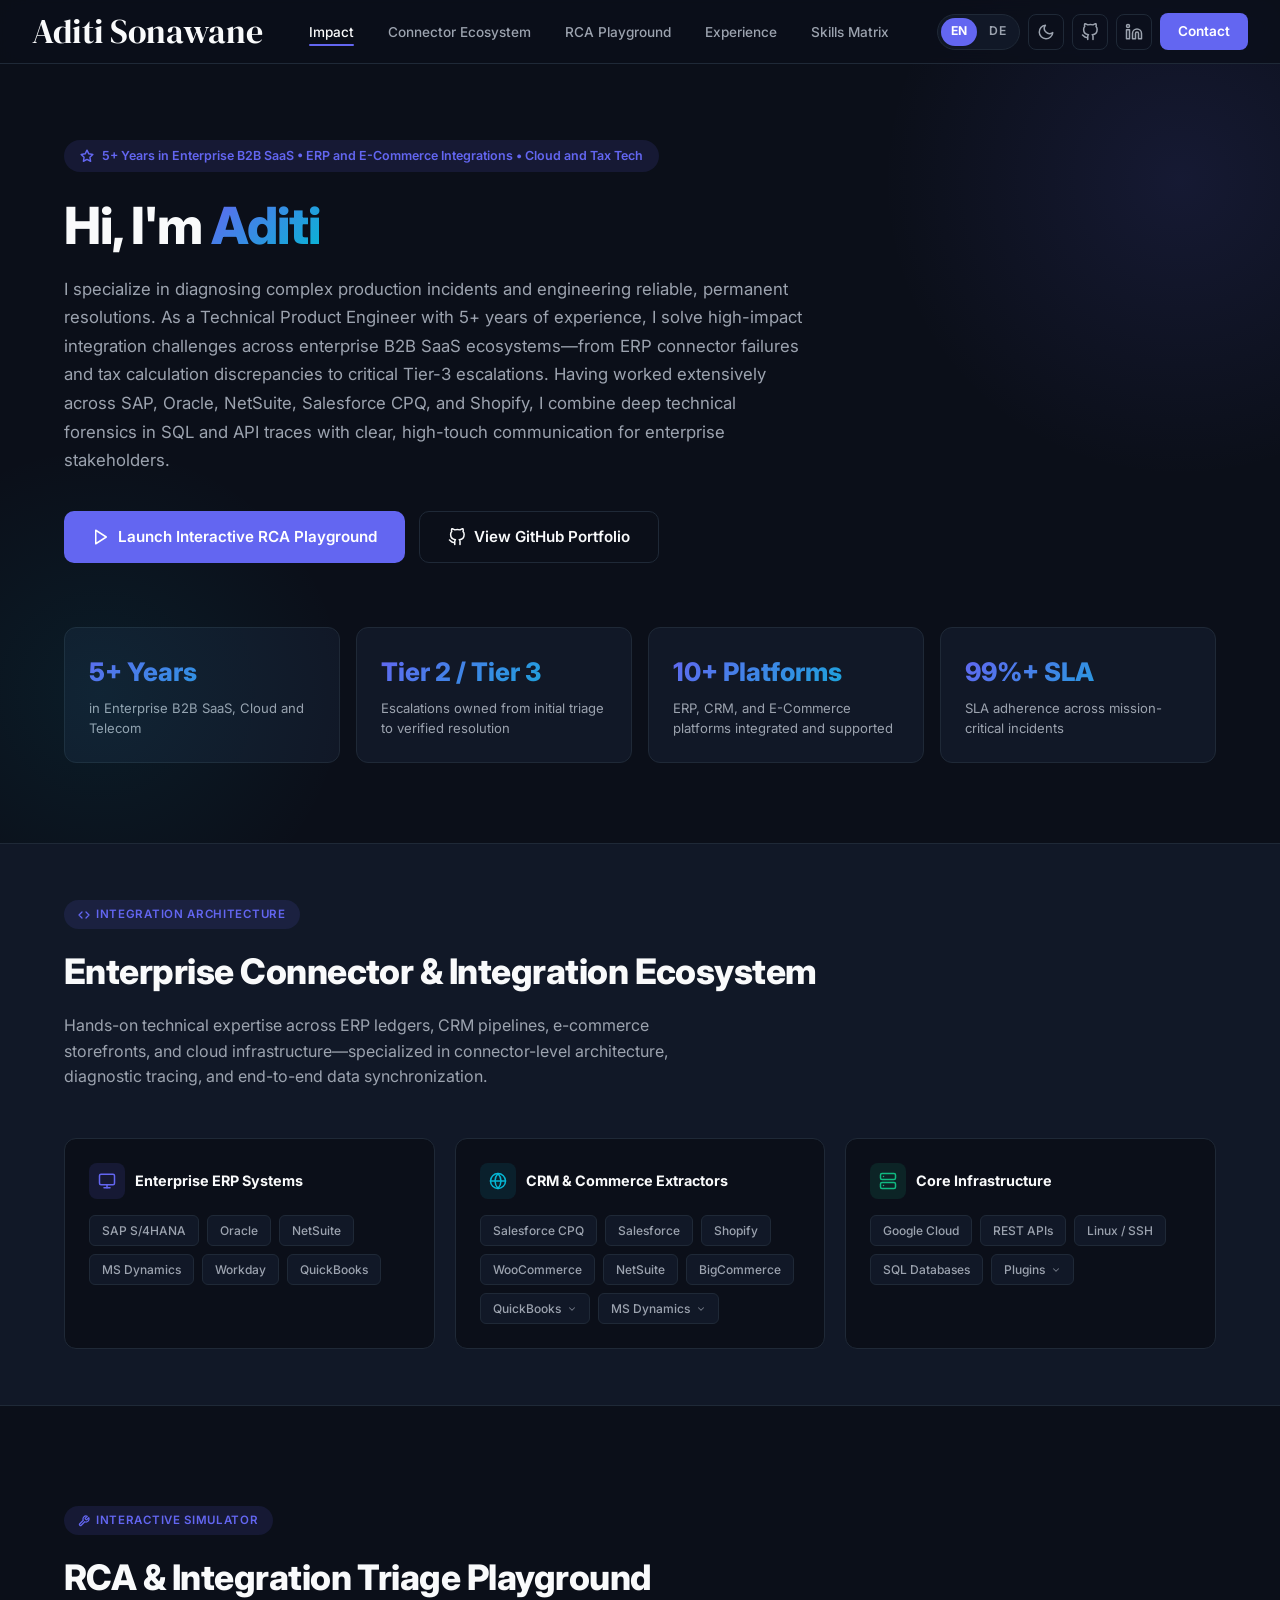
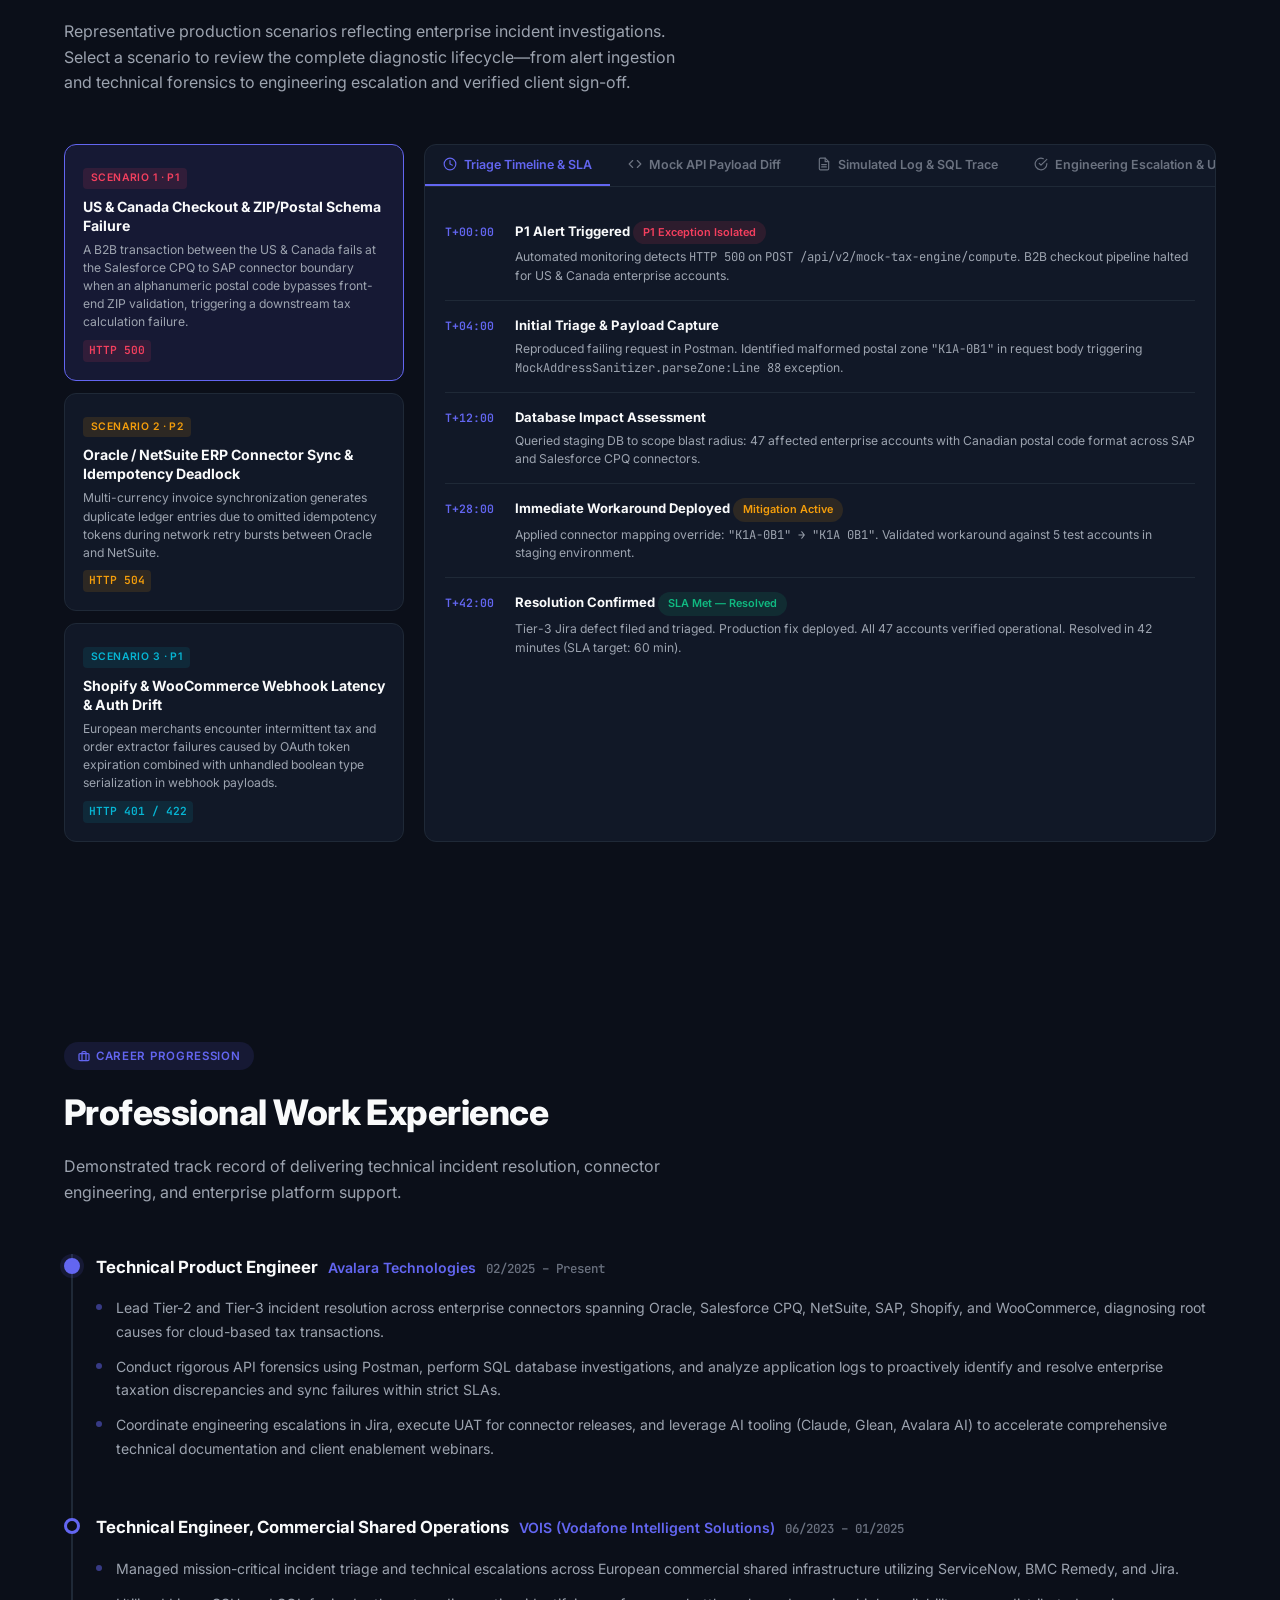
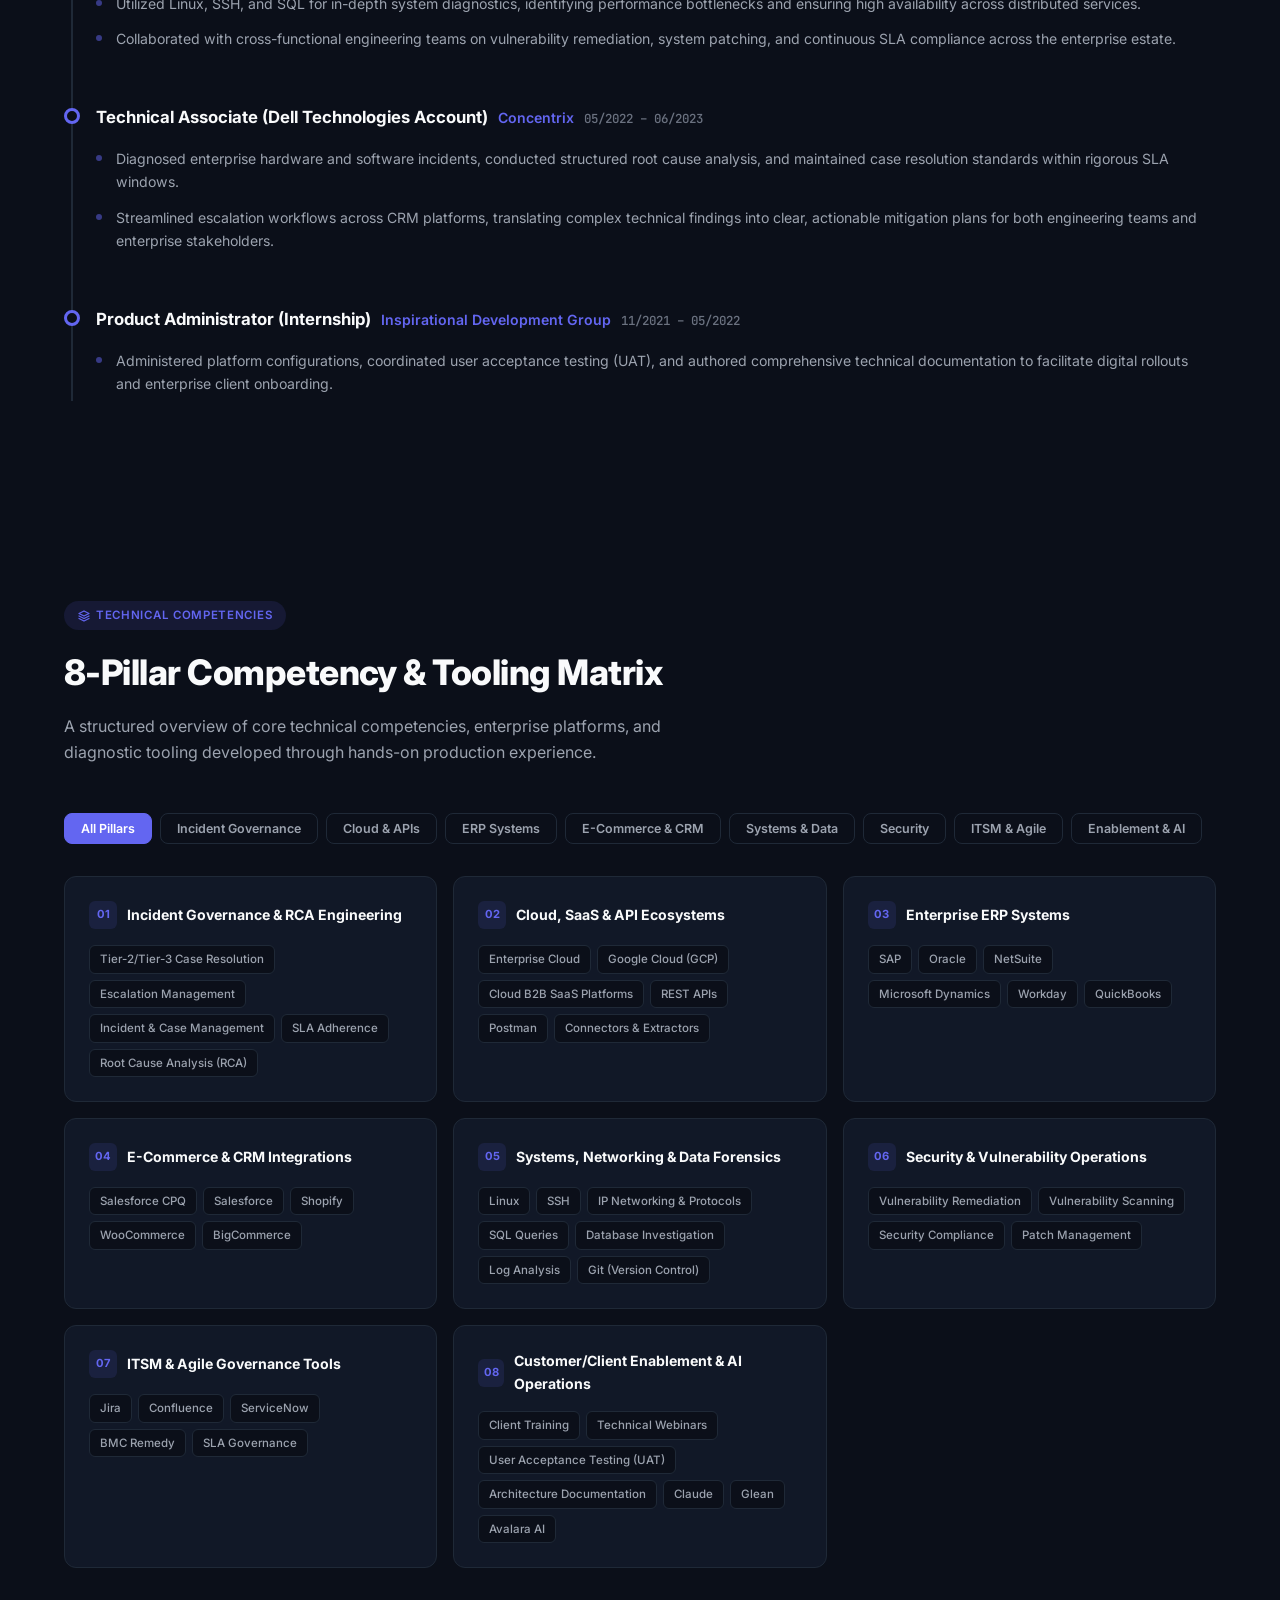
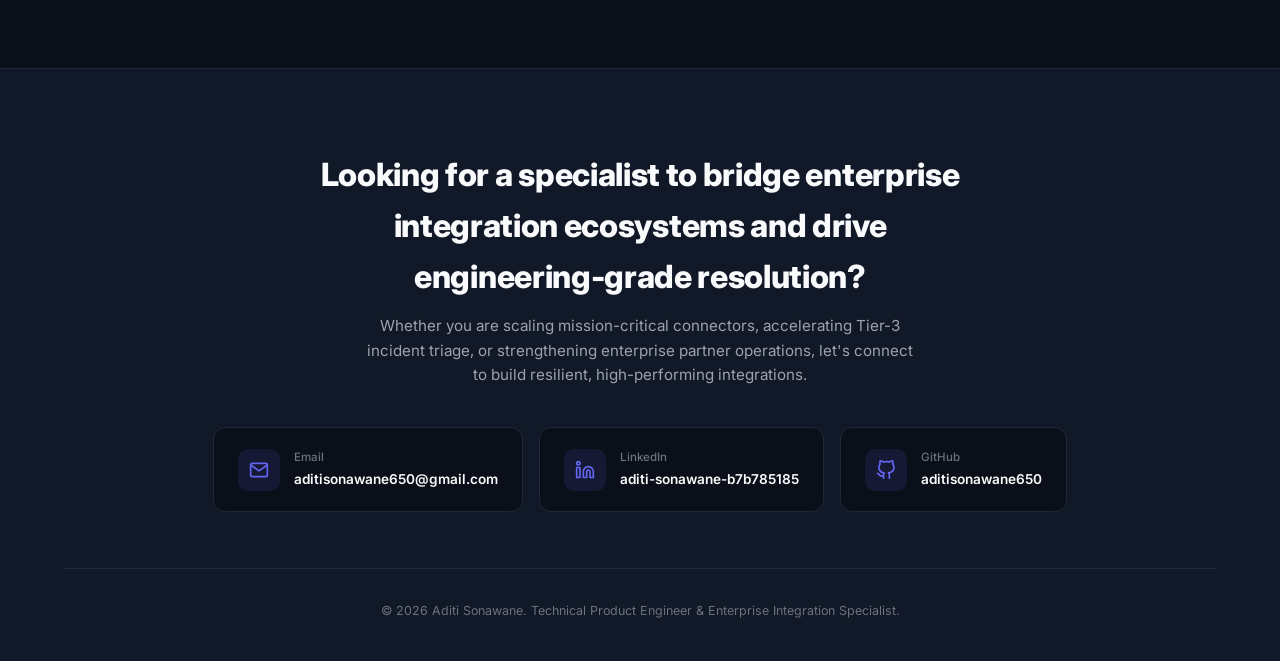
==== commit 9a9b67f8: "removed cross-border qualifier throughout site and updated the RCA example to say US & Canada instea" ====
--- a/index.html
+++ b/index.html
@@ -121,7 +121,7 @@
 
         <h1>Hi, I'm <span class="gradient-text">Aditi</span></h1>
 
-        <p class="hero-sub">I specialize in diagnosing complex production incidents and engineering reliable, permanent resolutions. As a Technical Product Engineer with 5+ years of experience, I solve high-impact integration challenges across enterprise B2B SaaS ecosystems—from ERP connector failures and cross-border tax calculation discrepancies to critical Tier-3 escalations. Having worked extensively across SAP, Oracle, NetSuite, Salesforce CPQ, and Shopify, I combine deep technical forensics in SQL and API traces with clear, high-touch communication for enterprise stakeholders.</p>
+        <p class="hero-sub">I specialize in diagnosing complex production incidents and engineering reliable, permanent resolutions. As a Technical Product Engineer with 5+ years of experience, I solve high-impact integration challenges across enterprise B2B SaaS ecosystems—from ERP connector failures and tax calculation discrepancies to critical Tier-3 escalations. Having worked extensively across SAP, Oracle, NetSuite, Salesforce CPQ, and Shopify, I combine deep technical forensics in SQL and API traces with clear, high-touch communication for enterprise stakeholders.</p>
 
         <div class="hero-buttons">
           <a href="#playground" class="btn-primary">
@@ -311,8 +311,8 @@
         <div class="scenario-list">
           <div class="scenario-card active" data-scenario="0">
             <span class="scenario-badge p1">Scenario 1 · P1</span>
-            <h4>German Cross-Border B2B Checkout &amp; Postal Schema Failure</h4>
-            <p>A DACH-region B2B transaction fails at the Salesforce CPQ to SAP connector boundary when a legacy alphanumeric postal code format bypasses front-end validation, triggering a downstream tax calculation failure.</p>
+            <h4>US &amp; Canada Checkout &amp; ZIP/Postal Schema Failure</h4>
+            <p>A B2B transaction between the US &amp; Canada fails at the Salesforce CPQ to SAP connector boundary when an alphanumeric postal code bypasses front-end ZIP validation, triggering a downstream tax calculation failure.</p>
             <span class="scenario-http http-500">HTTP 500</span>
           </div>
 
@@ -413,7 +413,7 @@
           </div>
           <ul class="timeline-body">
             <li>Lead Tier-2 and Tier-3 incident resolution across enterprise connectors spanning Oracle, Salesforce CPQ, NetSuite, SAP, Shopify, and WooCommerce, diagnosing root causes for cloud-based tax transactions.</li>
-            <li>Conduct rigorous API forensics using Postman, perform SQL database investigations, and analyze application logs to proactively identify and resolve cross-border taxation discrepancies and sync failures within strict SLAs.</li>
+            <li>Conduct rigorous API forensics using Postman, perform SQL database investigations, and analyze application logs to proactively identify and resolve enterprise taxation discrepancies and sync failures within strict SLAs.</li>
             <li>Coordinate engineering escalations in Jira, execute UAT for connector releases, and leverage AI tooling (Claude, Glean, Avalara AI) to accelerate comprehensive technical documentation and client enablement webinars.</li>
           </ul>
         </div>
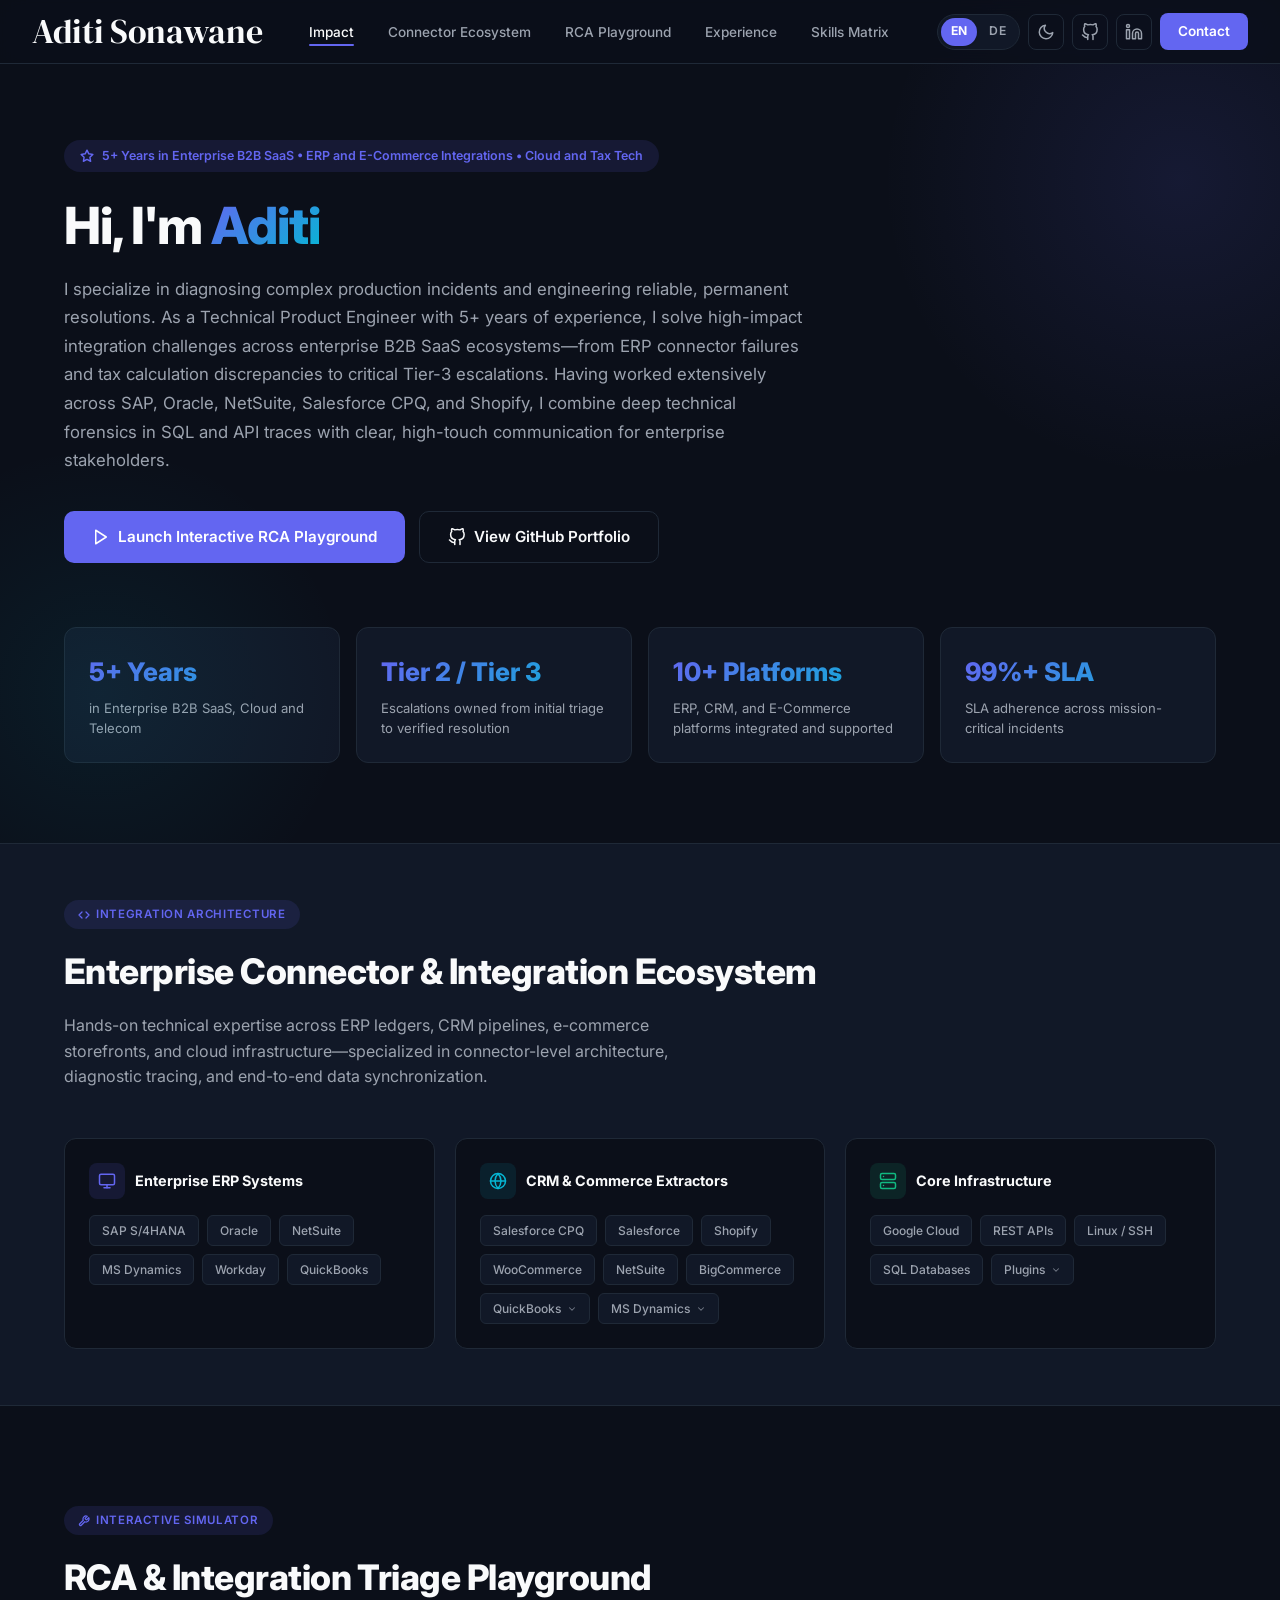
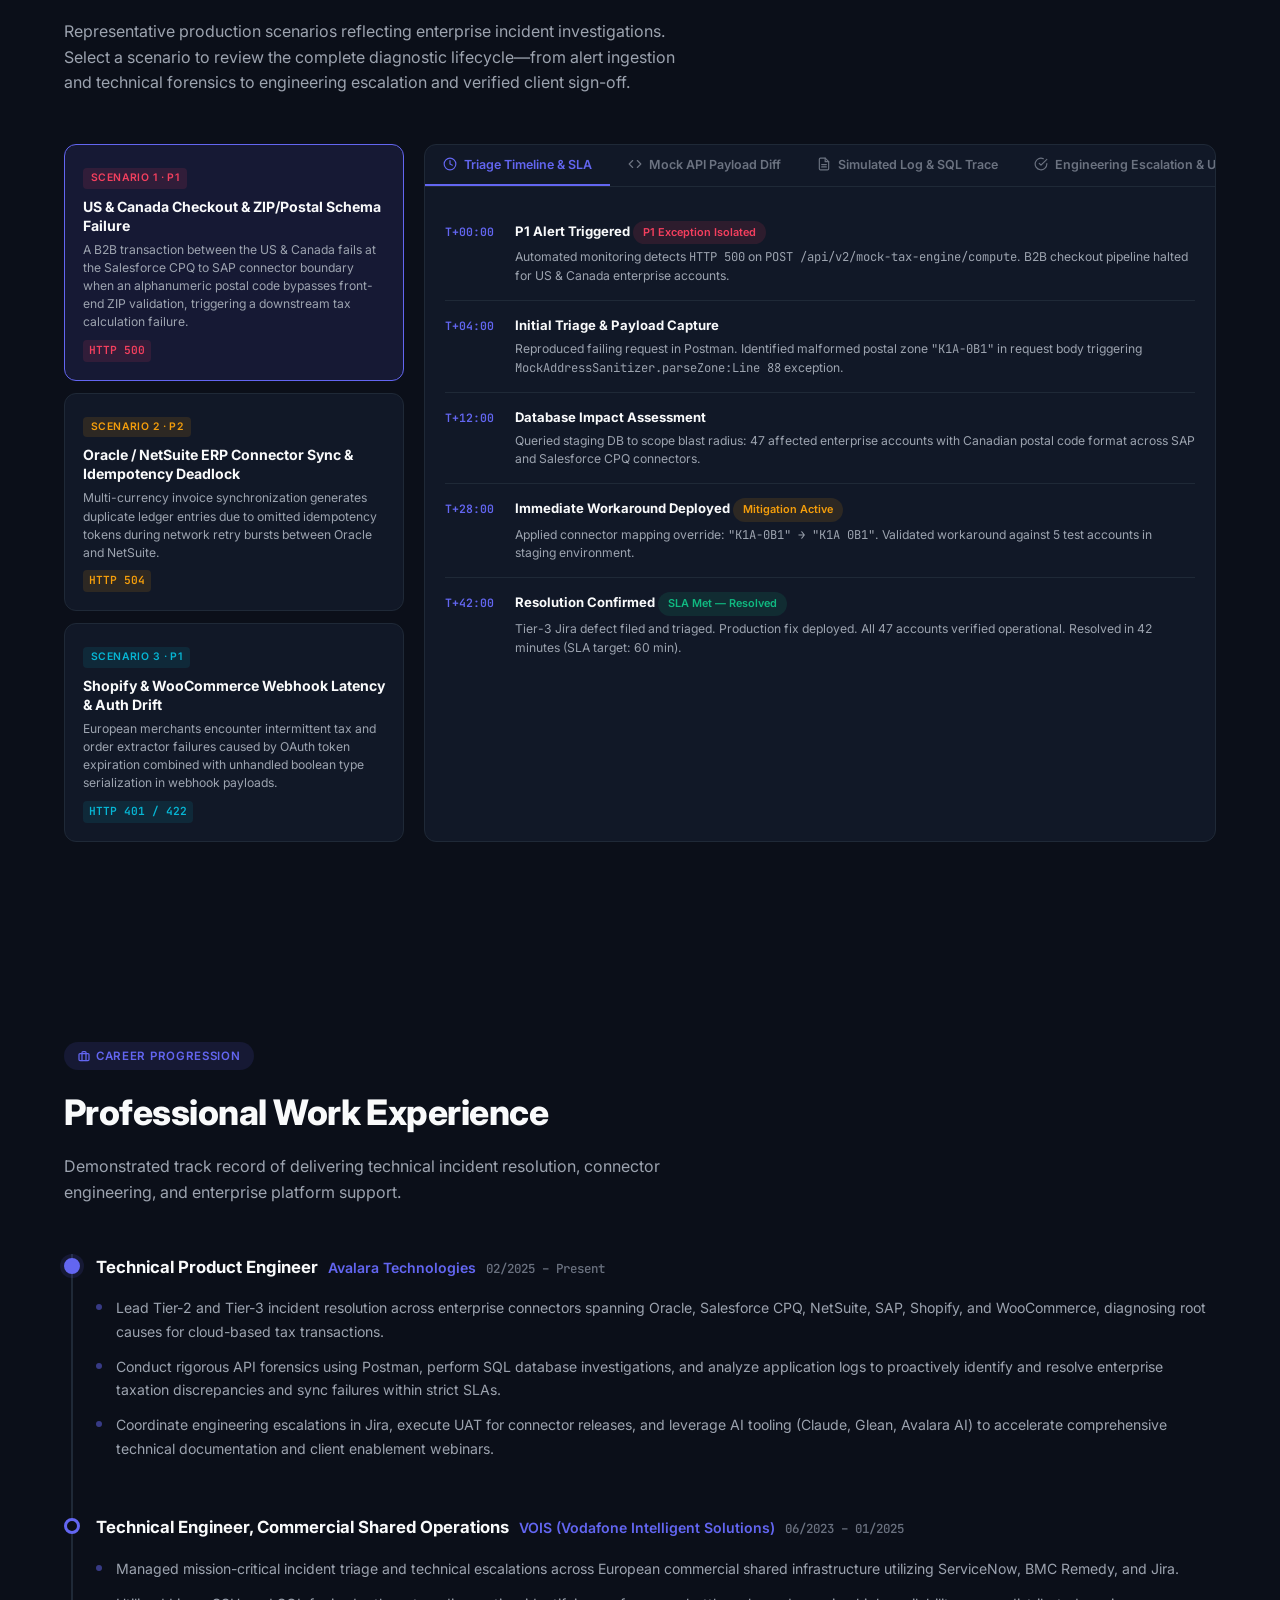
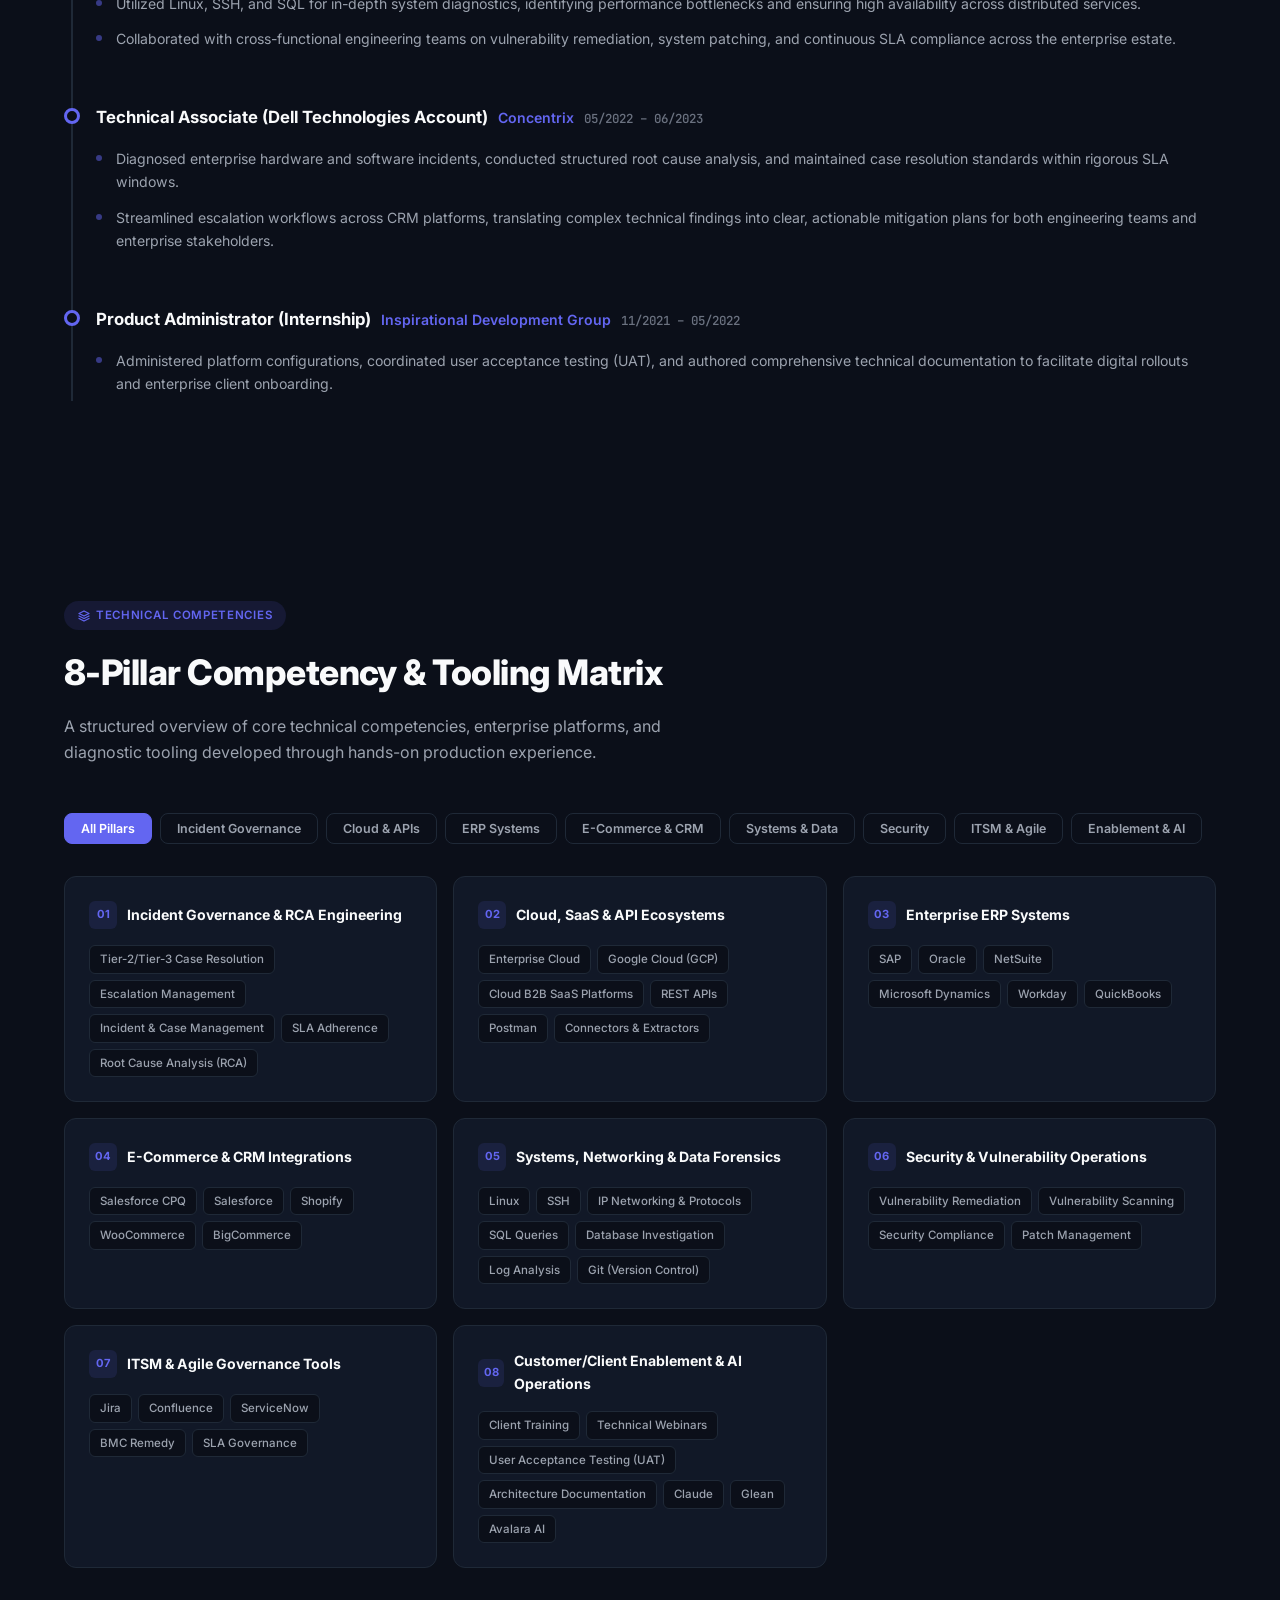
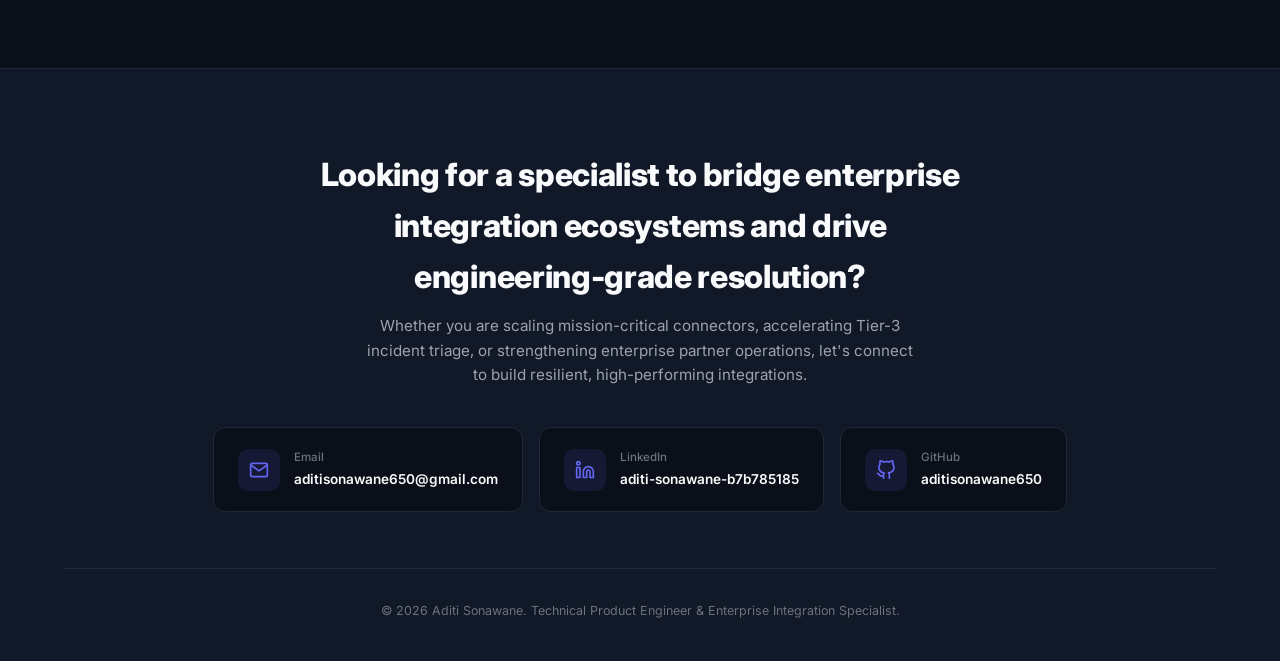
==== commit afd038ae: "Auto detect browser locale and re-direct to german with preference persistence" ====
--- a/index.html
+++ b/index.html
@@ -4,7 +4,27 @@
 <head>
   <meta charset="UTF-8">
   <meta name="viewport" content="width=device-width, initial-scale=1.0">
-  <title>Aditi Sonawane | Technical Product Engineer and Enterprise Integration Specialist</title>
+
+  <!-- Automatic Language Detection -->
+  <script>
+    (function () {
+      try {
+        var saved = localStorage.getItem('preferred_lang');
+        if (saved === 'en') return;
+
+        var browserLang = (navigator.languages && navigator.languages[0]) || navigator.language || '';
+        var isGerman = browserLang.toLowerCase().slice(0, 2) === 'de';
+
+        if (saved === 'de' || (!saved && isGerman)) {
+          window.location.replace('de/' + window.location.hash);
+        }
+      } catch (e) {
+        // Fallback gracefully if localStorage access is restricted
+      }
+    })();
+  </script>
+
+  <title>Aditi Sonawane</title>
   <meta name="description"
     content="Aditi Sonawane is a Technical Product Engineer with 5+ years of experience resolving complex Tier-2/Tier-3 production incidents across ERP, CRM, and e-commerce ecosystems, specializing in API forensics, SQL investigation, and SLA governance.">
   <meta name="keywords"
@@ -50,9 +70,17 @@
 
       <!-- Right Actions -->
       <div class="nav-actions">
-        <div class="lang-switch" role="group" aria-label="Language selector">
-          <span class="lang-switch-btn active" aria-current="true">EN</span>
-          <a href="de/" class="lang-switch-btn" aria-label="Switch to German">DE</a>
+        <div class="lang-switch-wrap">
+          <div class="lang-switch" role="group" aria-label="Language selector">
+            <span class="lang-switch-btn active" aria-current="true">EN</span>
+            <a href="de/" class="lang-switch-btn" aria-label="Switch to German">DE</a>
+          </div>
+          <div class="lang-popup" id="lang-popup" role="tooltip" data-target="de/">
+            <span class="lang-popup-icon">🌐</span>
+            <span class="lang-popup-text">Change to <strong>German</strong>?</span>
+            <span class="lang-popup-arrow">→</span>
+            <button class="lang-popup-close" aria-label="Close" type="button">&times;</button>
+          </div>
         </div>
         <button id="theme-toggle" class="nav-icon-btn" aria-label="Toggle theme">
           <!-- JS injects icon -->
--- a/styles.css
+++ b/styles.css
@@ -258,6 +258,11 @@
 }
 
 /* Segmented Pill Language Switch */
+.lang-switch-wrap {
+  position: relative;
+  display: inline-flex;
+}
+
 .lang-switch {
   display: inline-flex;
   align-items: center;
@@ -304,6 +309,118 @@
   font-weight: 700;
   cursor: default;
   box-shadow: 0 1px 2px rgba(0, 0, 0, 0.15);
+}
+
+/* Non-intrusive language prompt pop-up (Google-style) */
+.lang-popup {
+  position: absolute;
+  top: calc(100% + 10px);
+  right: 0;
+  background: var(--surface);
+  border: 1px solid var(--border);
+  box-shadow: 0 12px 30px rgba(0, 0, 0, 0.35), 0 4px 10px rgba(0, 0, 0, 0.15);
+  border-radius: 12px;
+  padding: 8px 12px;
+  display: inline-flex;
+  align-items: center;
+  gap: 8px;
+  white-space: nowrap;
+  z-index: 1000;
+  cursor: pointer;
+  max-width: min(300px, calc(100vw - 32px));
+  opacity: 0;
+  transform: translateY(-6px);
+  pointer-events: none;
+  transition: opacity 0.25s cubic-bezier(0.16, 1, 0.3, 1), transform 0.25s cubic-bezier(0.16, 1, 0.3, 1);
+}
+
+[data-theme="light"] .lang-popup {
+  background: #ffffff;
+  box-shadow: 0 12px 30px rgba(0, 0, 0, 0.12), 0 4px 10px rgba(0, 0, 0, 0.06);
+}
+
+.lang-popup.show {
+  opacity: 1;
+  transform: translateY(0);
+  pointer-events: auto;
+}
+
+/* Arrow pointer pointing to toggle */
+.lang-popup::before {
+  content: '';
+  position: absolute;
+  top: -6px;
+  right: 28px;
+  width: 10px;
+  height: 10px;
+  background: var(--surface);
+  border-left: 1px solid var(--border);
+  border-top: 1px solid var(--border);
+  transform: rotate(45deg);
+}
+
+[data-theme="light"] .lang-popup::before {
+  background: #ffffff;
+}
+
+.lang-popup-icon {
+  font-size: 1rem;
+  line-height: 1;
+  flex-shrink: 0;
+}
+
+.lang-popup-text {
+  font-size: 0.8rem;
+  font-weight: 500;
+  color: var(--text);
+  line-height: 1.2;
+}
+
+.lang-popup-text strong {
+  color: var(--indigo);
+  font-weight: 700;
+}
+
+[data-theme="light"] .lang-popup-text strong {
+  color: #4F46E5;
+}
+
+.lang-popup-arrow {
+  color: var(--indigo);
+  font-weight: 700;
+  font-size: 0.85rem;
+  transition: transform var(--transition);
+}
+
+.lang-popup:hover .lang-popup-arrow {
+  transform: translateX(3px);
+}
+
+.lang-popup-close {
+  display: inline-flex;
+  align-items: center;
+  justify-content: center;
+  width: 20px;
+  height: 20px;
+  border-radius: 50%;
+  border: none;
+  background: transparent;
+  color: var(--text-secondary);
+  font-size: 1.1rem;
+  cursor: pointer;
+  padding: 0;
+  line-height: 1;
+  margin-left: 2px;
+  transition: background var(--transition), color var(--transition);
+}
+
+.lang-popup-close:hover {
+  background: rgba(255, 255, 255, 0.1);
+  color: var(--text);
+}
+
+[data-theme="light"] .lang-popup-close:hover {
+  background: rgba(0, 0, 0, 0.08);
 }
 
 @media (min-width: 900px) and (max-width: 1080px) {
